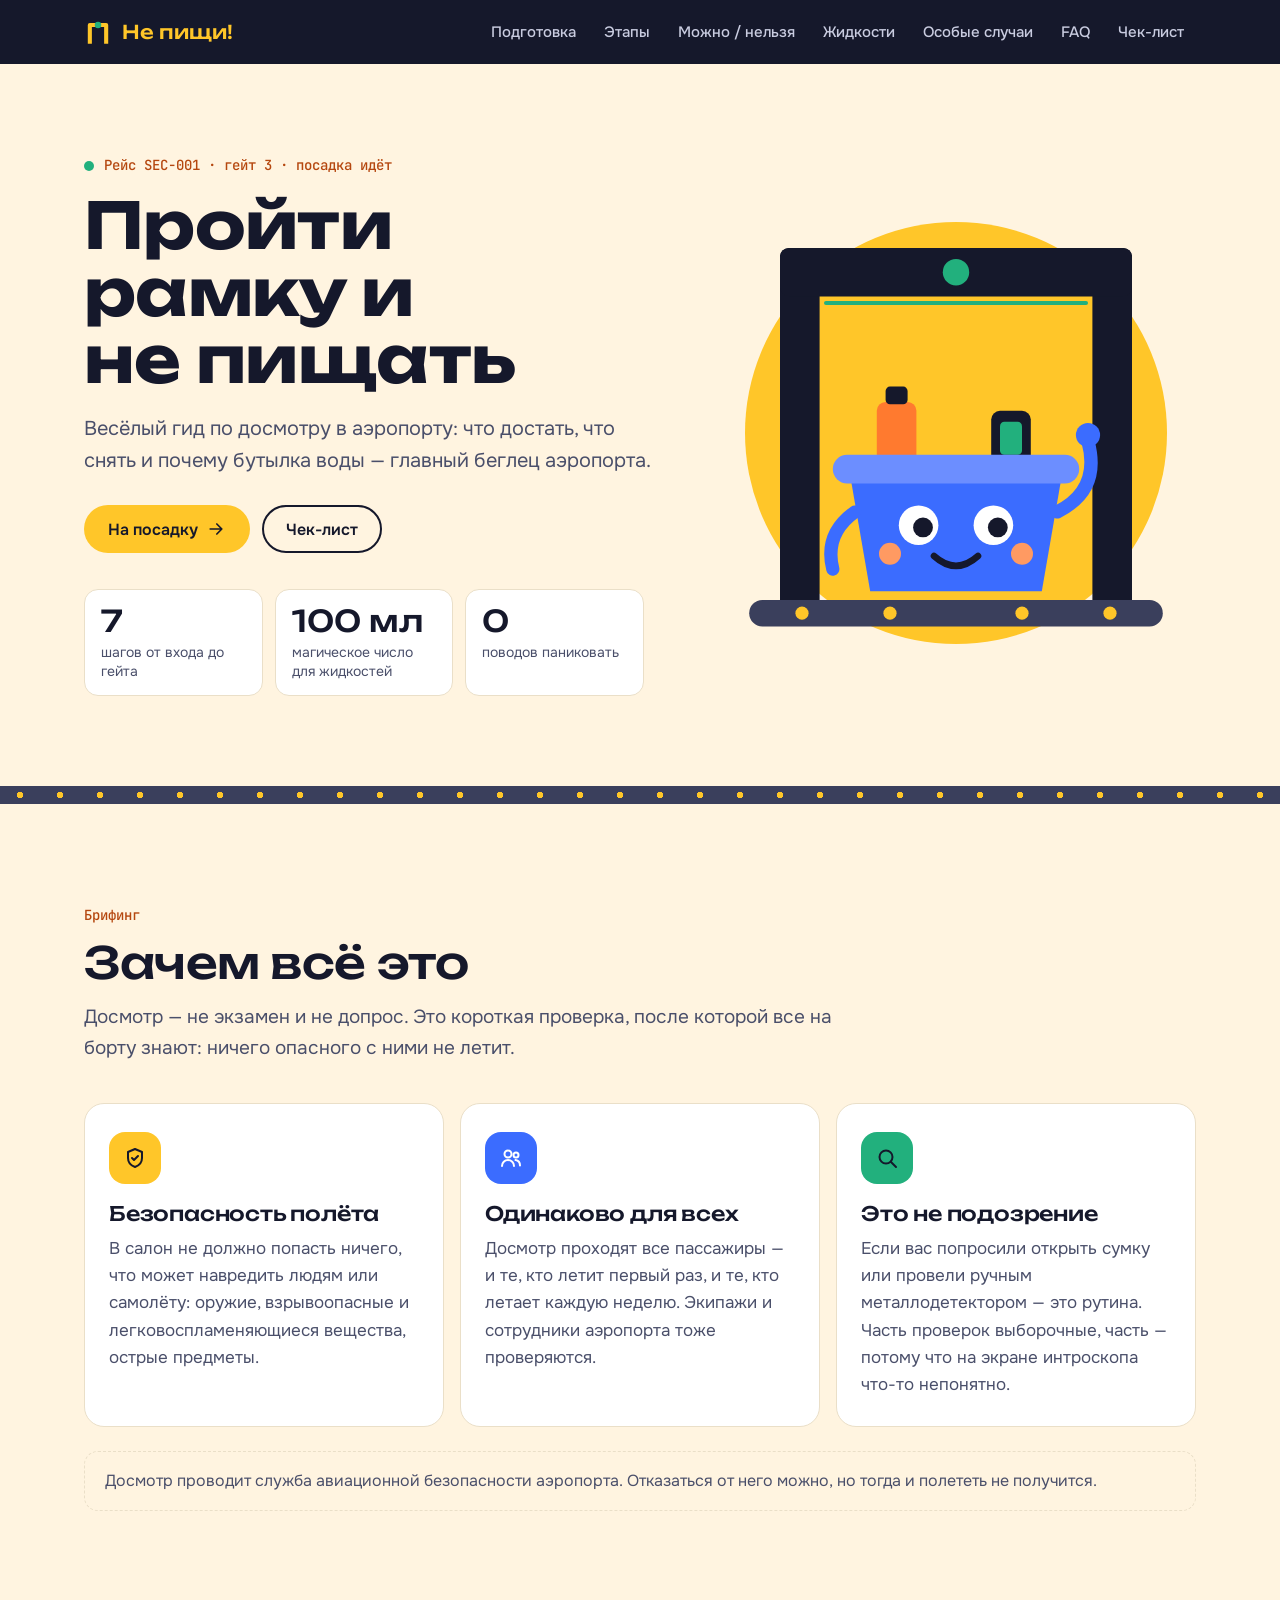
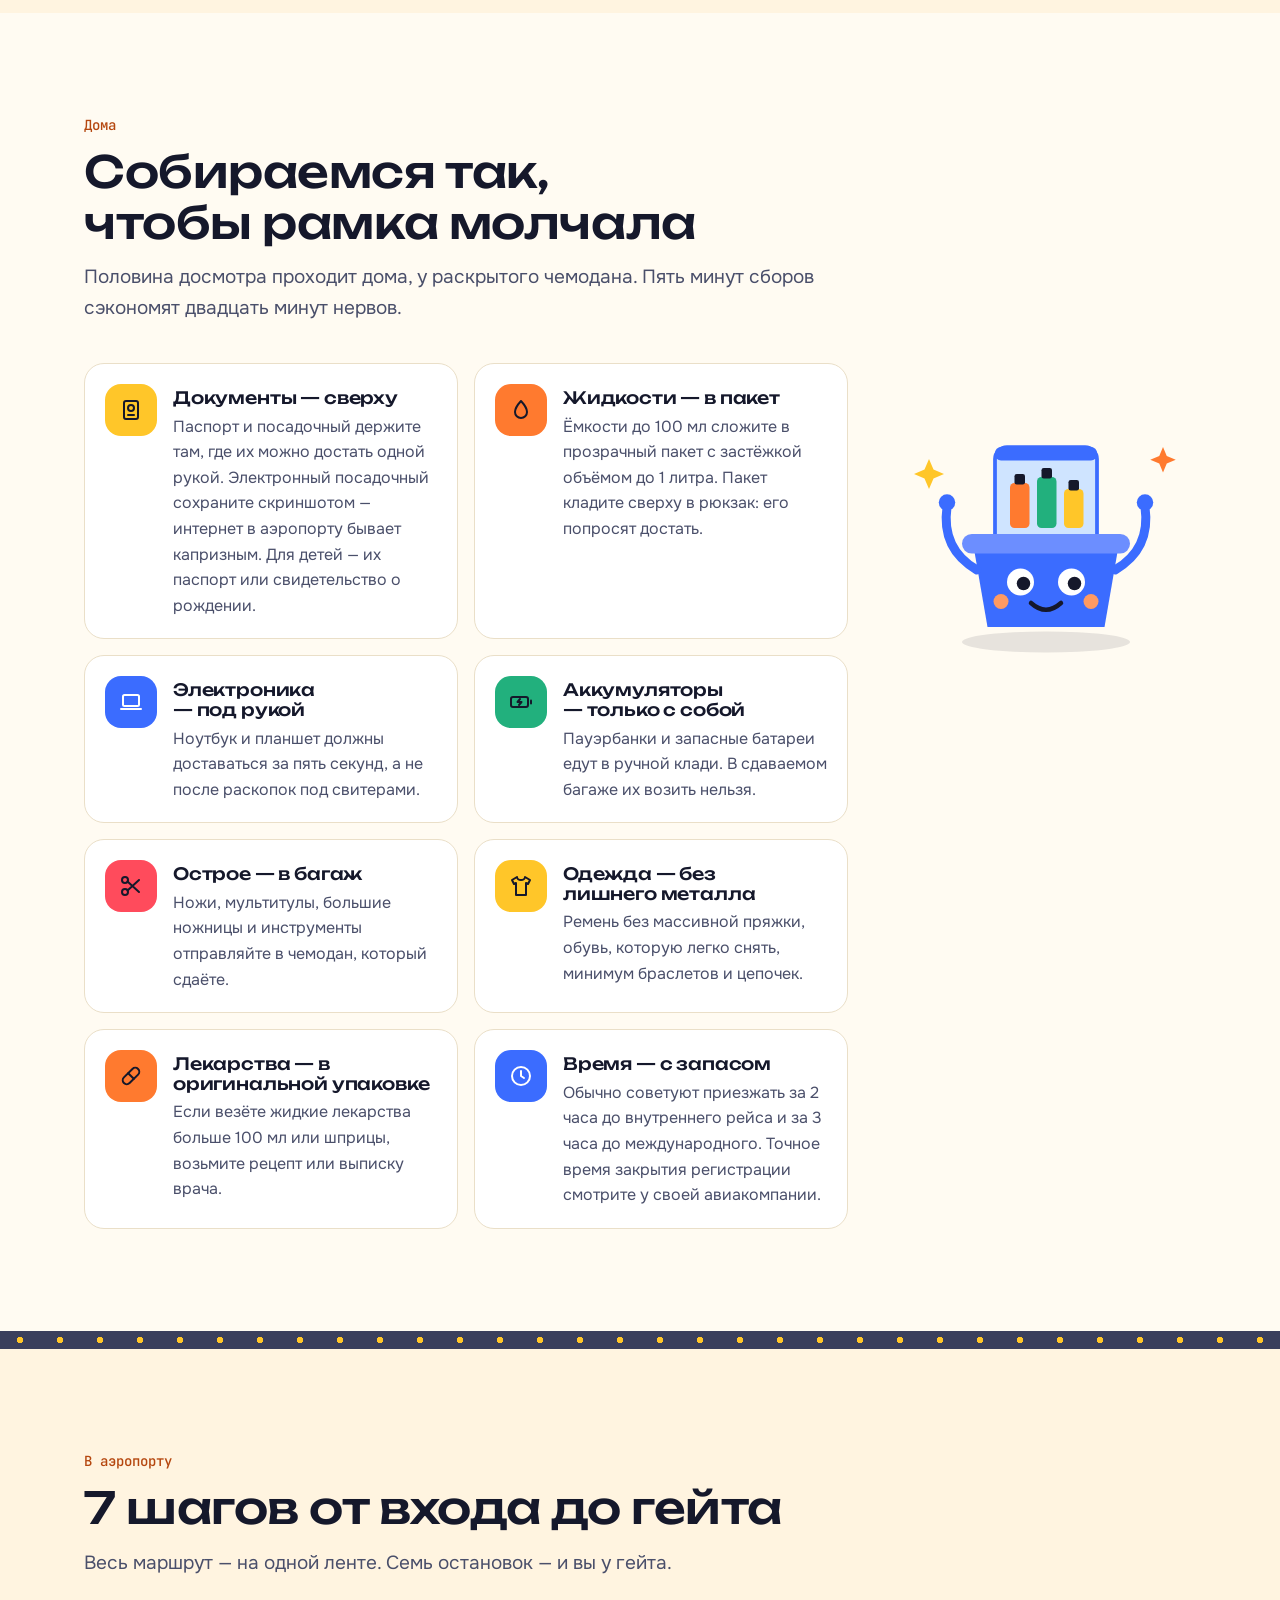
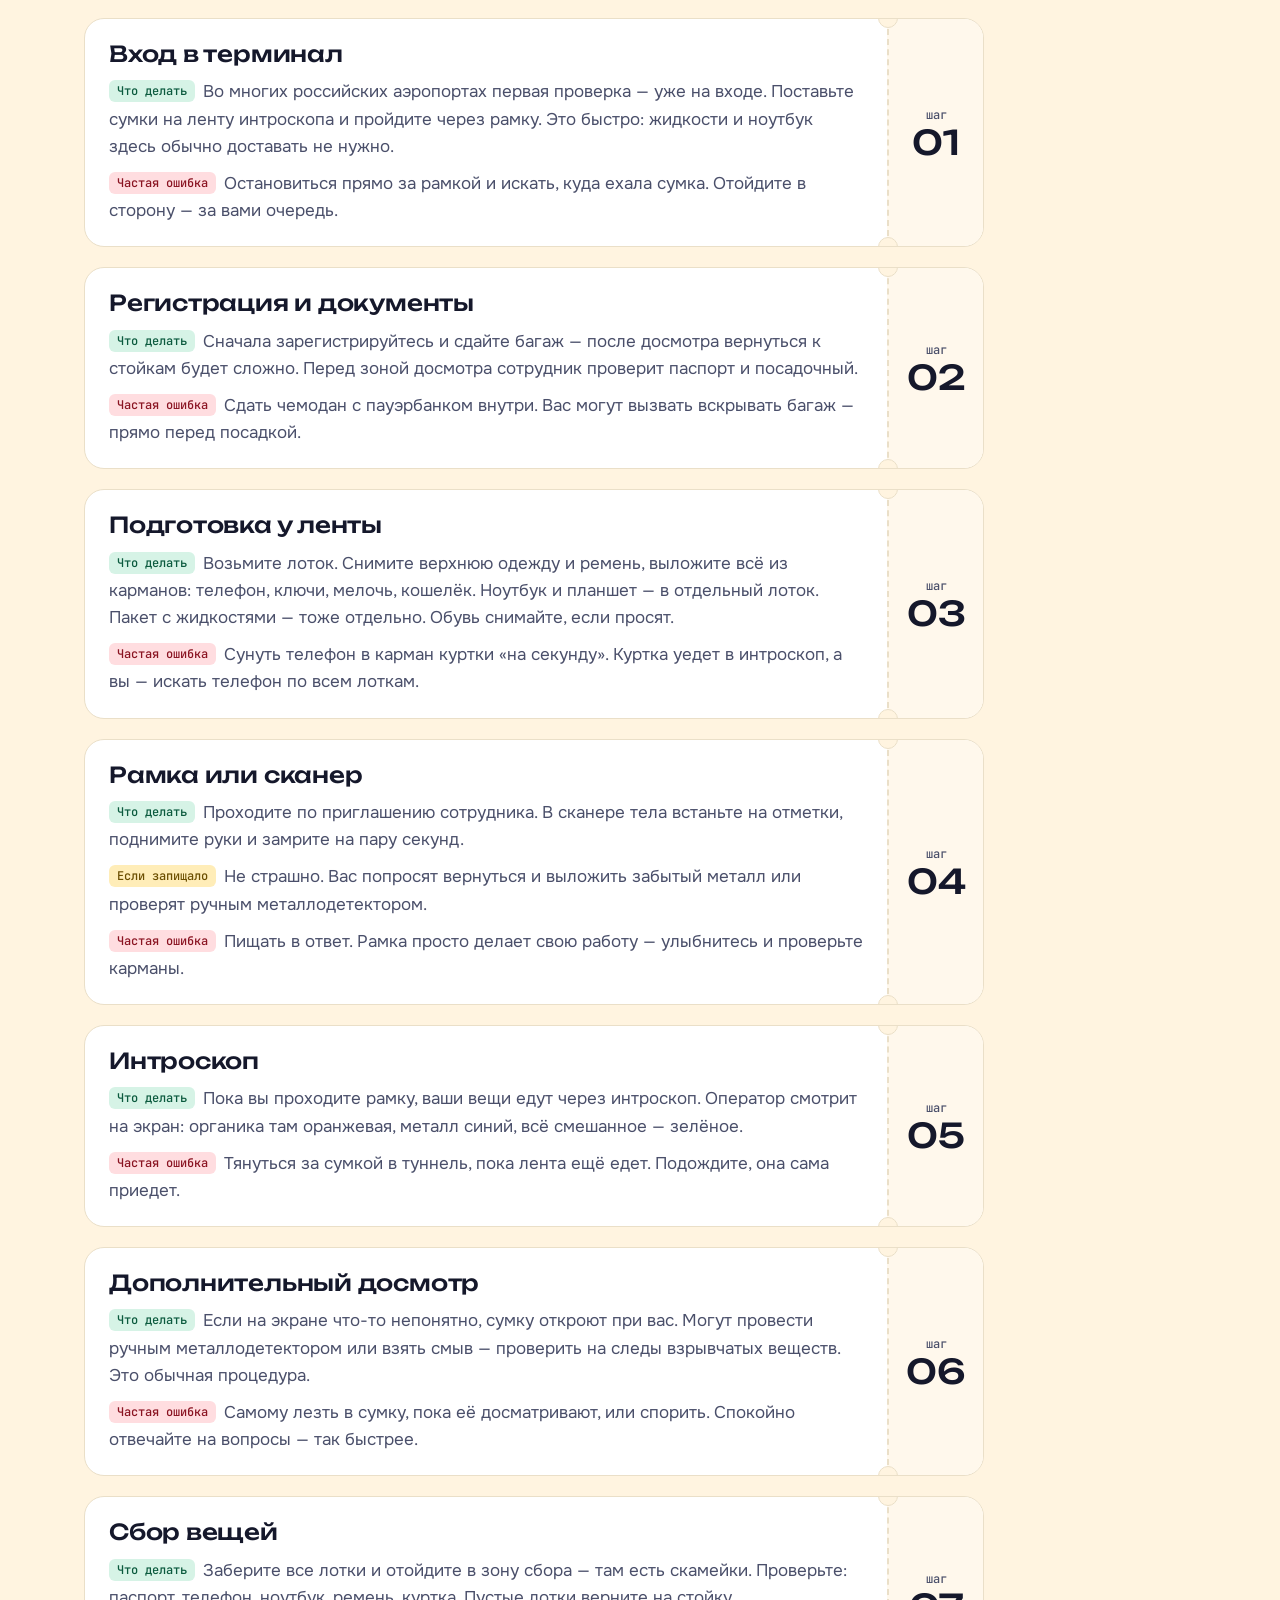
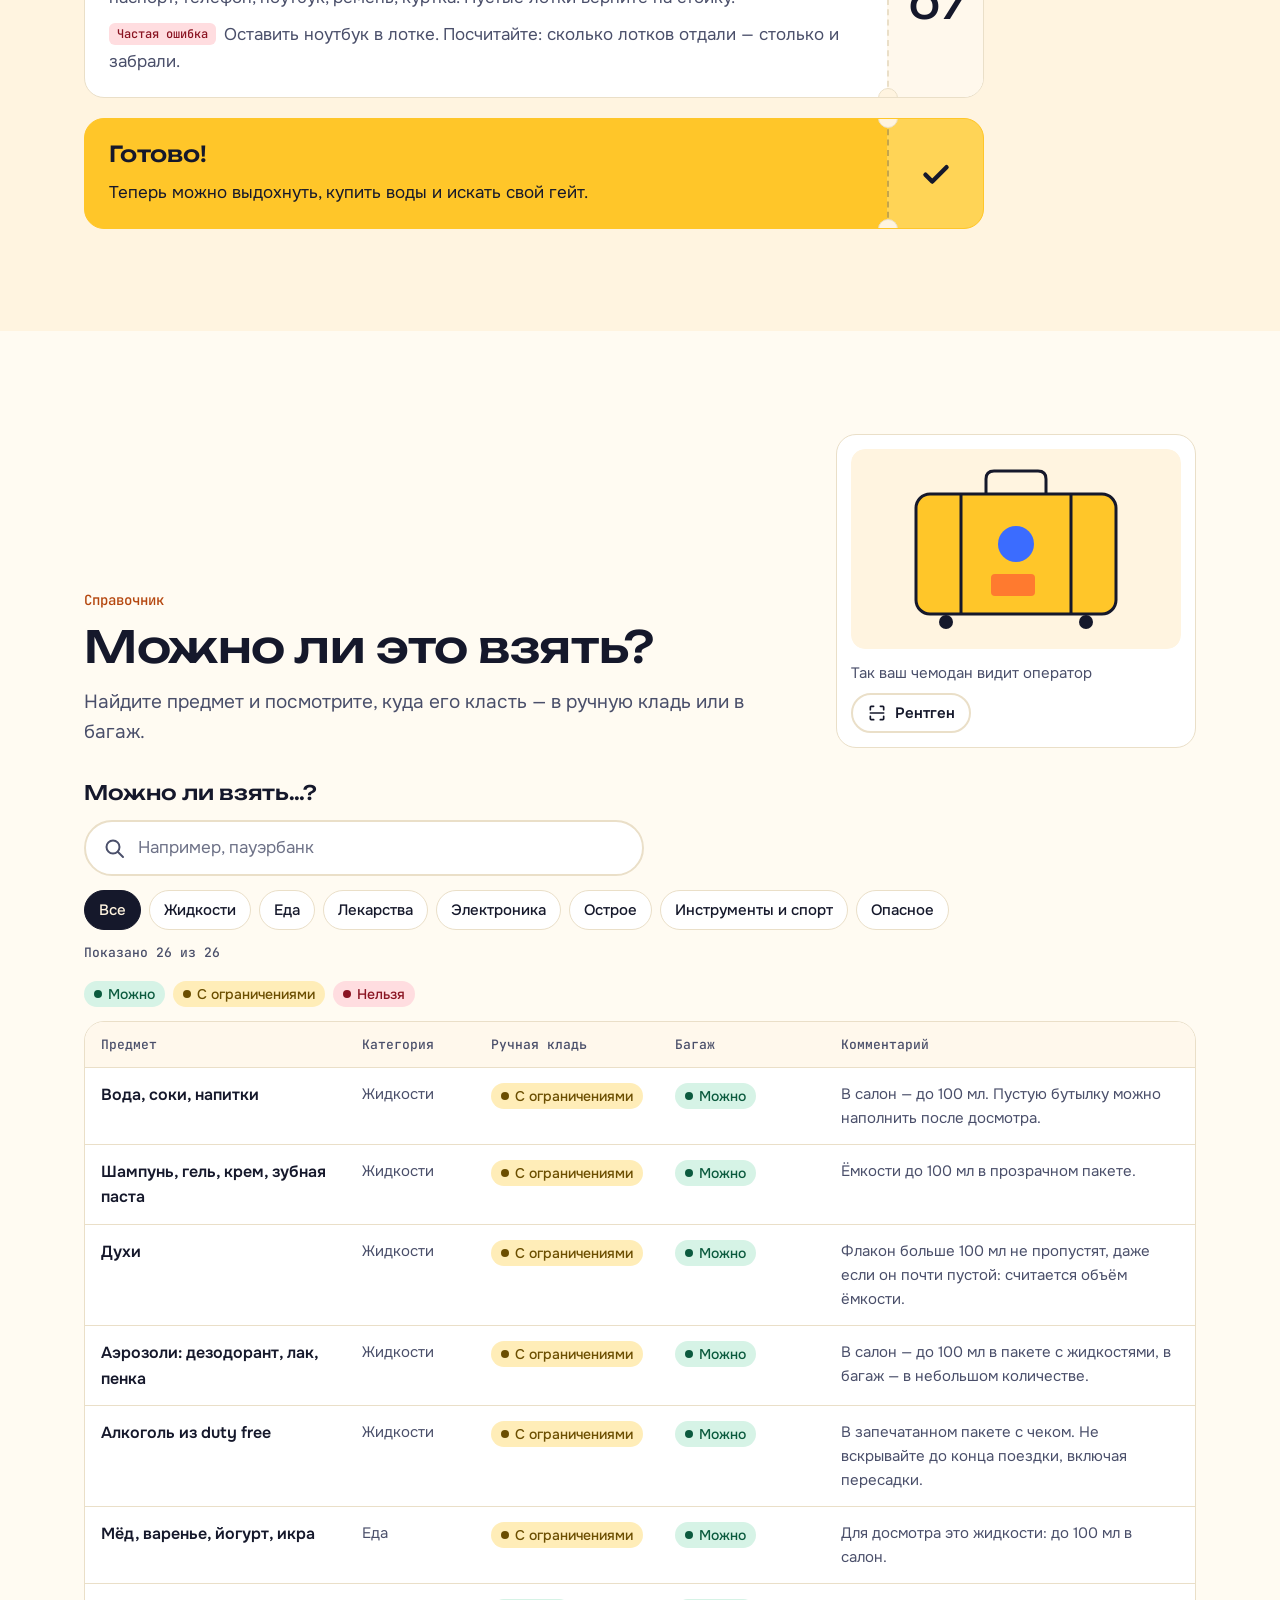
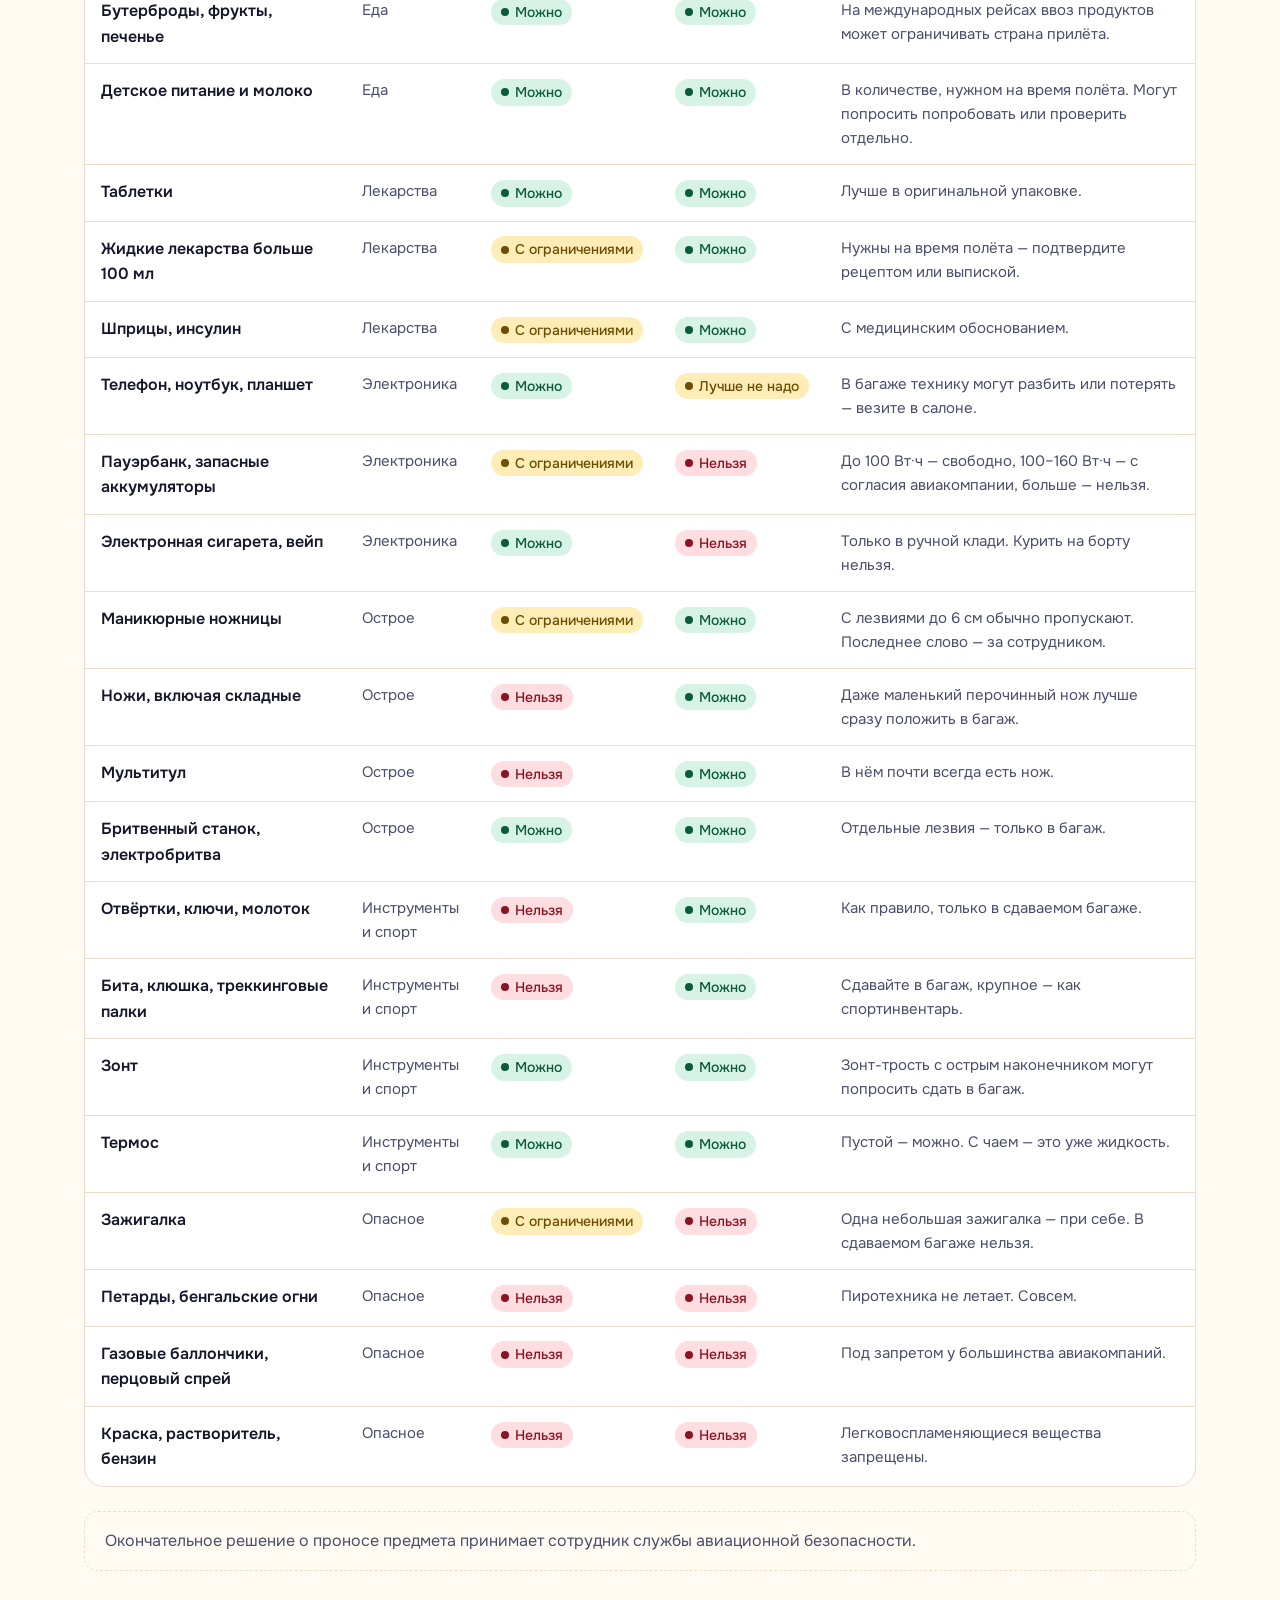
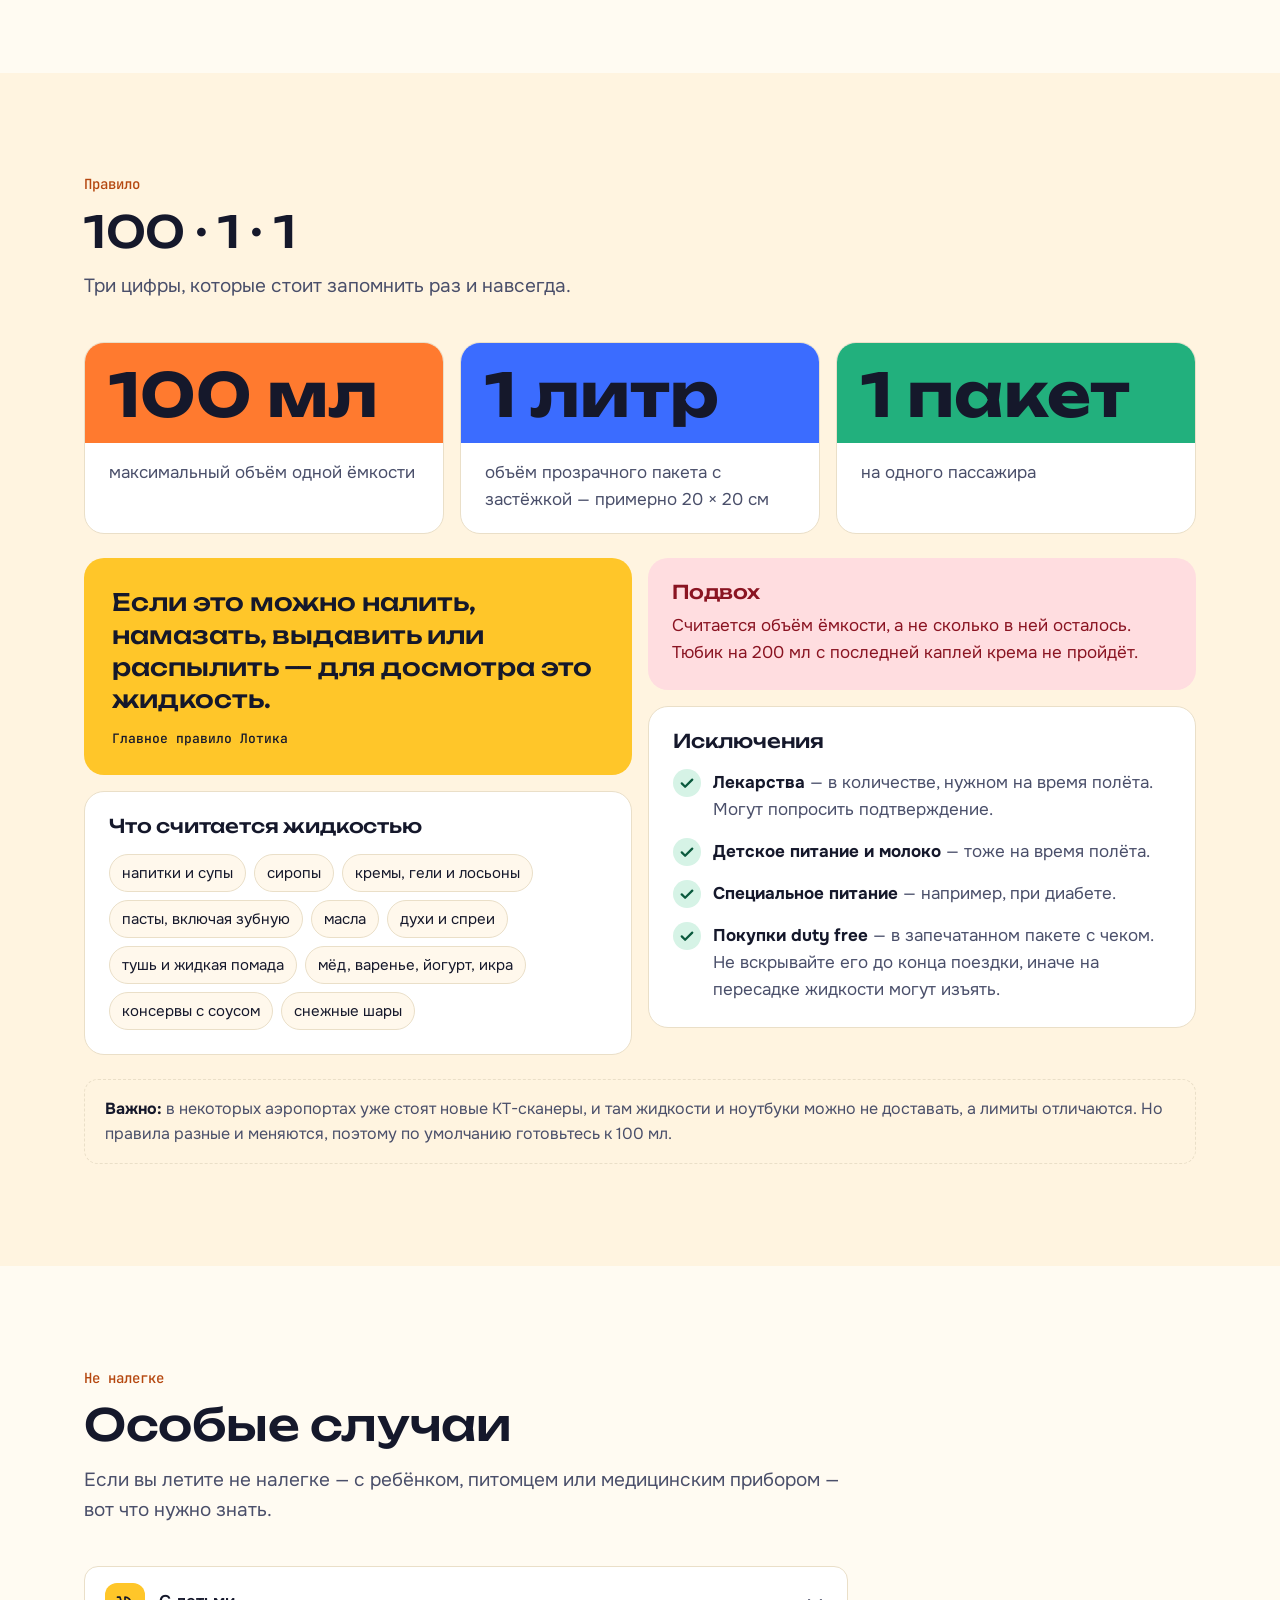
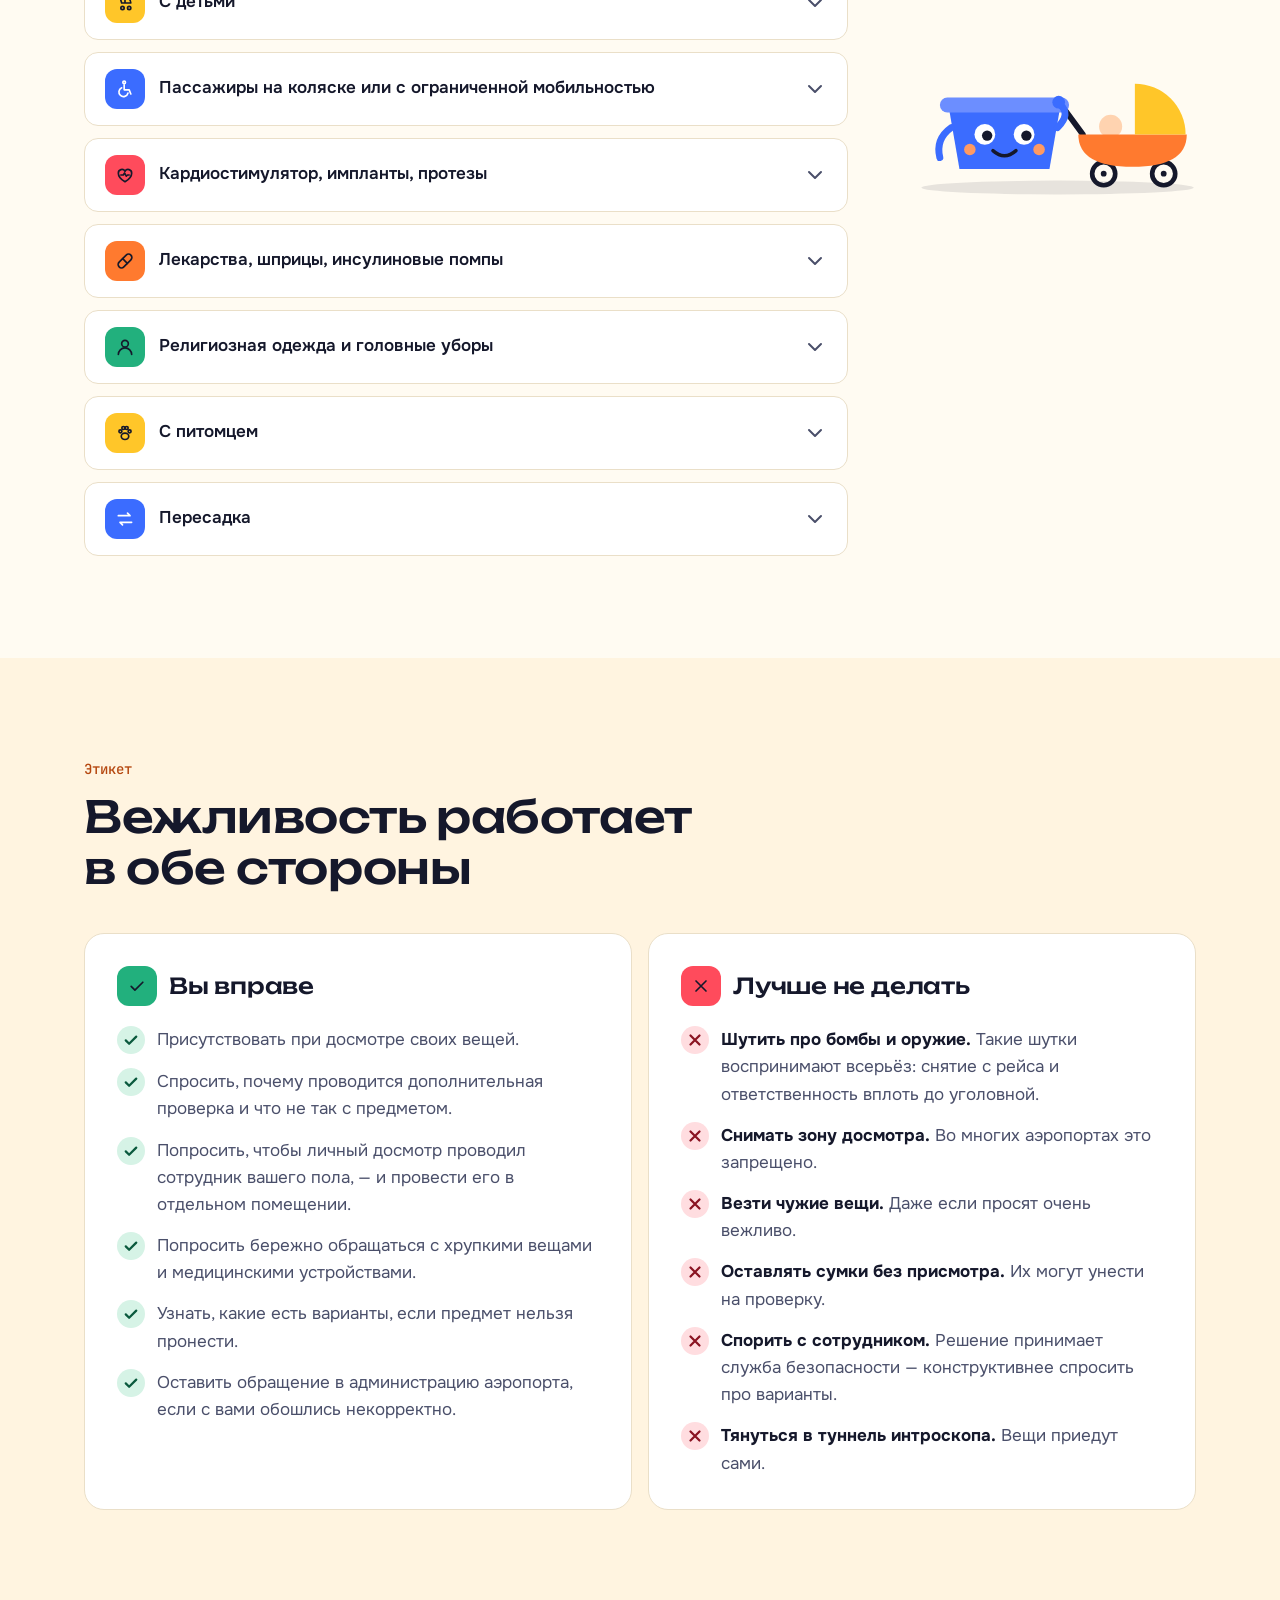
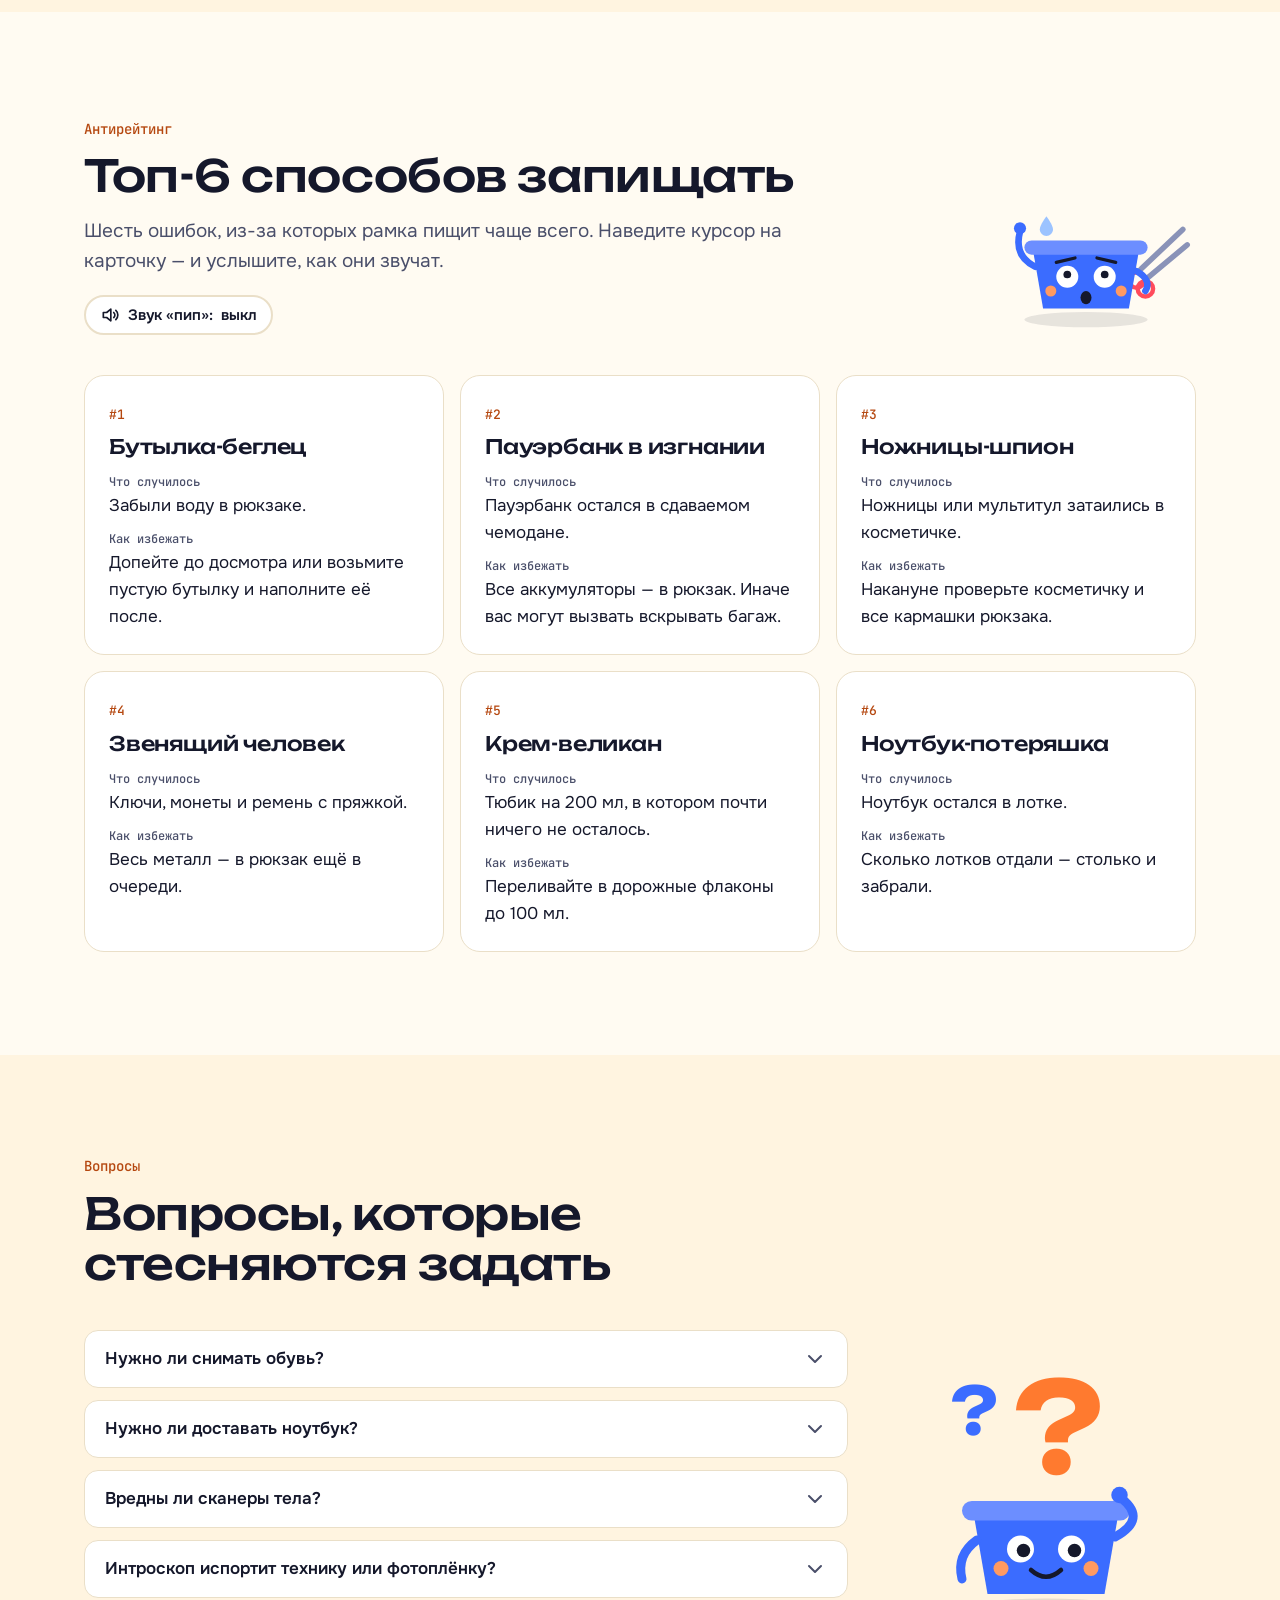
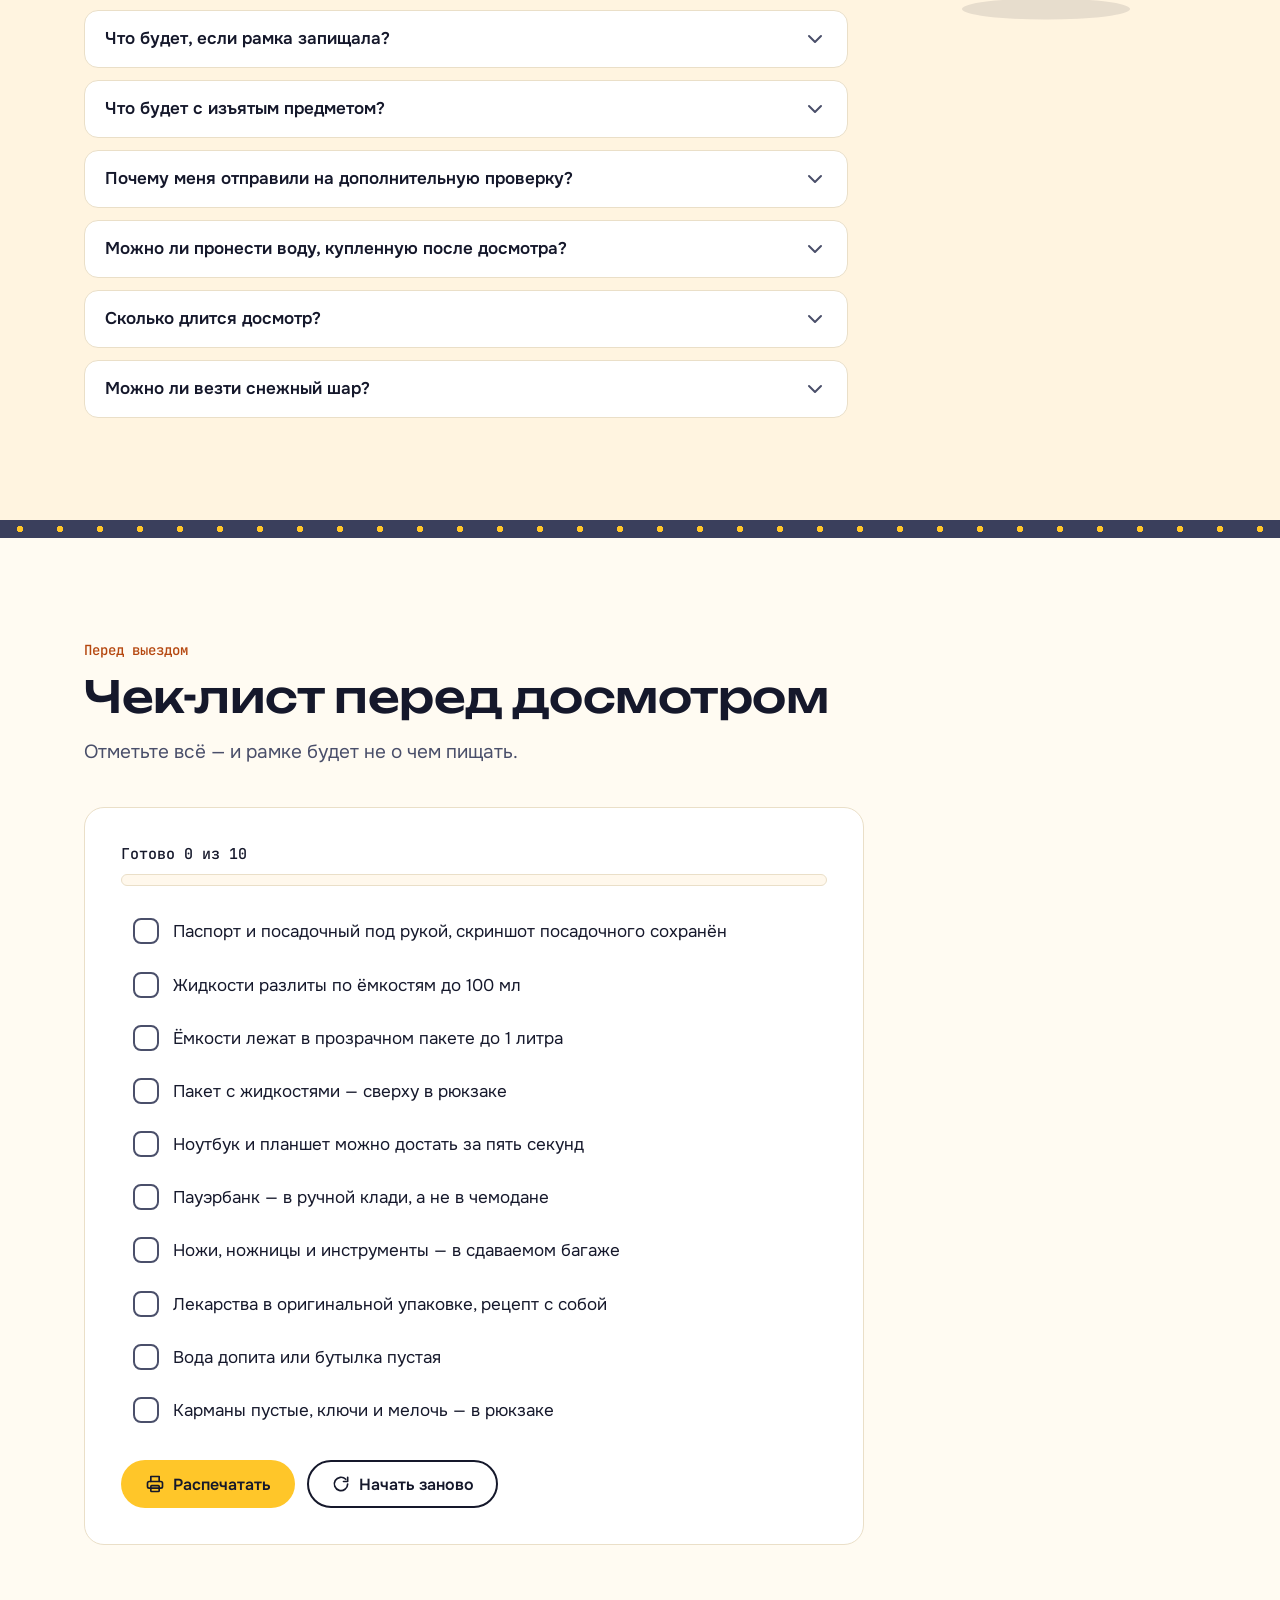
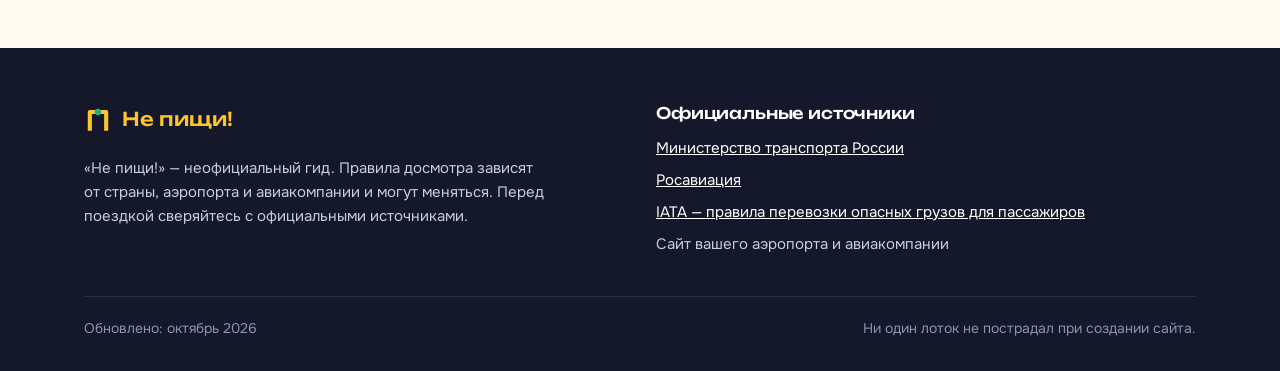
==== index.html @ b163728a "🎉 Make website" ====
<!doctype html>
<html lang="ru">
<head>
  <meta charset="utf-8">
  <meta name="viewport" content="width=device-width, initial-scale=1">
  <title>Не пищи! — весёлый гид по досмотру в аэропорту</title>
  <meta name="description" content="Как пройти досмотр в аэропорту быстро и без нервов: 7 шагов, что можно брать в ручную кладь, правило жидкостей, частые ошибки и чек-лист.">
  <meta name="theme-color" content="#15182B">
  <meta property="og:type" content="website">
  <meta property="og:locale" content="ru_RU">
  <meta property="og:title" content="Не пищи! — весёлый гид по досмотру в аэропорту">
  <meta property="og:description" content="7 шагов от входа до гейта, правило жидкостей «100 · 1 · 1», частые ошибки и чек-лист перед досмотром.">
  <link rel="icon" href="favicon.svg" type="image/svg+xml">
  <link rel="preconnect" href="https://fonts.googleapis.com">
  <link rel="preconnect" href="https://fonts.gstatic.com" crossorigin>
  <link rel="stylesheet" href="https://fonts.googleapis.com/css2?family=JetBrains+Mono:wght@500&family=Onest:wght@400;500;600&family=Unbounded:wght@500;700&display=swap">
  <link rel="stylesheet" href="css/styles.css">
  <script>document.documentElement.classList.add('js');</script>
  <script type="application/ld+json">
  {
    "@context": "https://schema.org",
    "@type": "FAQPage",
    "mainEntity": [
      {"@type": "Question", "name": "Нужно ли снимать обувь?", "acceptedAnswer": {"@type": "Answer", "text": "Зависит от аэропорта: где-то просят всегда, где-то — выборочно или если рамка запищала. Обувь без металла, которую легко снять, экономит время."}},
      {"@type": "Question", "name": "Нужно ли доставать ноутбук?", "acceptedAnswer": {"@type": "Answer", "text": "Обычно да — в отдельный лоток. В аэропортах с новыми КТ-сканерами можно не доставать. Следите за табличками и подсказками сотрудников."}},
      {"@type": "Question", "name": "Вредны ли сканеры тела?", "acceptedAnswer": {"@type": "Answer", "text": "Большинство сканеров работают на миллиметровых волнах — это не рентген, и излучение у них очень слабое. Если не хотите проходить сканер, спросите про альтернативу — обычно это ручной досмотр."}},
      {"@type": "Question", "name": "Интроскоп испортит технику или фотоплёнку?", "acceptedAnswer": {"@type": "Answer", "text": "Телефонам, ноутбукам и цифровым камерам он не вредит. Высокочувствительную плёнку (ISO 800 и выше) лучше попросить проверить вручную."}},
      {"@type": "Question", "name": "Что будет, если рамка запищала?", "acceptedAnswer": {"@type": "Answer", "text": "Ничего страшного. Вас попросят вернуться и выложить забытый металл или проверят ручным металлодетектором."}},
      {"@type": "Question", "name": "Что будет с изъятым предметом?", "acceptedAnswer": {"@type": "Answer", "text": "Обычно есть варианты: вернуться и сдать его в багаж, если позволяет время, отдать провожающим или оставить. В некоторых аэропортах есть платное хранение."}},
      {"@type": "Question", "name": "Почему меня отправили на дополнительную проверку?", "acceptedAnswer": {"@type": "Answer", "text": "Часть проверок выборочные, часть — потому что на экране интроскопа что-то непонятно. Это не значит, что вас в чём-то подозревают."}},
      {"@type": "Question", "name": "Можно ли пронести воду, купленную после досмотра?", "acceptedAnswer": {"@type": "Answer", "text": "Да, в зоне вылета можно покупать любые напитки. Но если у вас пересадка с повторным досмотром, бутылку могут не пропустить."}},
      {"@type": "Question", "name": "Сколько длится досмотр?", "acceptedAnswer": {"@type": "Answer", "text": "Сам досмотр — несколько минут. Основное время уходит на очередь, поэтому в часы пик закладывайте запас."}},
      {"@type": "Question", "name": "Можно ли везти снежный шар?", "acceptedAnswer": {"@type": "Answer", "text": "Это жидкость в стеклянной упаковке. Маленький шар, в котором явно меньше 100 мл, может пройти в пакете с жидкостями. Большой — только в багаж."}}
    ]
  }
  </script>
</head>
<body>
  <svg class="sprite" aria-hidden="true" focusable="false">
    <defs>
      <symbol id="lotik-tray" viewBox="0 0 200 200">
        <path d="M52 124 L148 124 L139 176 L61 176 Z" fill="#3B6CFF"/>
        <rect x="44" y="114" width="112" height="13" rx="6.5" fill="#6C8EFF"/>
      </symbol>
      <symbol id="face-happy" viewBox="0 0 200 200">
        <circle cx="83" cy="146" r="9" fill="#FFFFFF"/>
        <circle cx="117" cy="146" r="9" fill="#FFFFFF"/>
        <circle cx="85" cy="147" r="4.5" fill="#15182B"/>
        <circle cx="119" cy="147" r="4.5" fill="#15182B"/>
        <circle cx="70" cy="159" r="5" fill="#FF9A62"/>
        <circle cx="130" cy="159" r="5" fill="#FF9A62"/>
        <path d="M90 160 Q100 169 110 160" fill="none" stroke="#15182B" stroke-width="3" stroke-linecap="round"/>
      </symbol>
      <symbol id="face-worried" viewBox="0 0 200 200">
        <circle cx="83" cy="147" r="10" fill="#FFFFFF"/>
        <circle cx="117" cy="147" r="10" fill="#FFFFFF"/>
        <circle cx="83" cy="145" r="3.5" fill="#15182B"/>
        <circle cx="117" cy="145" r="3.5" fill="#15182B"/>
        <path d="M73 134 L90 130 M110 130 L127 134" fill="none" stroke="#15182B" stroke-width="3" stroke-linecap="round"/>
        <ellipse cx="100" cy="166" rx="5" ry="6" fill="#15182B"/>
        <circle cx="68" cy="160" r="5" fill="#FF9A62"/>
        <circle cx="132" cy="160" r="5" fill="#FF9A62"/>
      </symbol>

      <symbol id="i-shield" viewBox="0 0 24 24"><path d="M12 3l7 3v6c0 4.5-3 7.5-7 9-4-1.5-7-4.5-7-9V6l7-3z"/><path d="M9 12l2 2 4-4"/></symbol>
      <symbol id="i-users" viewBox="0 0 24 24"><circle cx="9" cy="8" r="3.5"/><path d="M3 20c0-3.3 2.7-6 6-6s6 2.7 6 6"/><circle cx="17" cy="9" r="2.5"/><path d="M16.5 14.1c2.6.4 4.5 2.7 4.5 5.4"/></symbol>
      <symbol id="i-search" viewBox="0 0 24 24"><circle cx="11" cy="11" r="6.5"/><path d="M16 16l5 5"/></symbol>
      <symbol id="i-doc" viewBox="0 0 24 24"><rect x="5" y="3" width="14" height="18" rx="2"/><circle cx="12" cy="10" r="3"/><path d="M9 17h6"/></symbol>
      <symbol id="i-drop" viewBox="0 0 24 24"><path d="M12 3s6 6.5 6 11a6 6 0 0 1-12 0c0-4.5 6-11 6-11z"/></symbol>
      <symbol id="i-laptop" viewBox="0 0 24 24"><rect x="4" y="5" width="16" height="11" rx="1.5"/><path d="M2 19h20"/></symbol>
      <symbol id="i-battery" viewBox="0 0 24 24"><rect x="2" y="7" width="17" height="10" rx="2"/><path d="M22 10.5v3"/><path d="M11 9l-2.5 3h4L10 15"/></symbol>
      <symbol id="i-scissors" viewBox="0 0 24 24"><circle cx="6" cy="6" r="3"/><circle cx="6" cy="18" r="3"/><path d="M8.5 7.5L20 18M8.5 16.5L20 6"/></symbol>
      <symbol id="i-shirt" viewBox="0 0 24 24"><path d="M8 3L3 6l2 4 2-1v12h10V9l2 1 2-4-5-3c0 1.7-1.8 3-4 3S8 4.7 8 3z"/></symbol>
      <symbol id="i-pill" viewBox="0 0 24 24"><rect x="2" y="8" width="20" height="8" rx="4" transform="rotate(-45 12 12)"/><path d="M9.2 9.2l5.6 5.6"/></symbol>
      <symbol id="i-clock" viewBox="0 0 24 24"><circle cx="12" cy="12" r="9"/><path d="M12 7v5l3 2"/></symbol>
      <symbol id="i-check" viewBox="0 0 24 24"><path d="M5 12.5l4.5 4.5L19 7.5"/></symbol>
      <symbol id="i-x" viewBox="0 0 24 24"><path d="M6 6l12 12M18 6L6 18"/></symbol>
      <symbol id="i-arrow-right" viewBox="0 0 24 24"><path d="M5 12h14M13 6l6 6-6 6"/></symbol>
      <symbol id="i-arrow-up" viewBox="0 0 24 24"><path d="M12 19V5M5 12l7-7 7 7"/></symbol>
      <symbol id="i-printer" viewBox="0 0 24 24"><path d="M7 9V3h10v6"/><rect x="3" y="9" width="18" height="8" rx="2"/><rect x="7" y="14" width="10" height="7" rx="1"/></symbol>
      <symbol id="i-refresh" viewBox="0 0 24 24"><path d="M20 12a8 8 0 1 1-2.3-5.7"/><path d="M20 4v5h-5"/></symbol>
      <symbol id="i-menu" viewBox="0 0 24 24"><path d="M4 7h16M4 12h16M4 17h16"/></symbol>
      <symbol id="i-chevron" viewBox="0 0 24 24"><path d="M6 9l6 6 6-6"/></symbol>
      <symbol id="i-stroller" viewBox="0 0 24 24"><path d="M3 5h3l2 7h11a7 7 0 0 0-7-7v7"/><circle cx="9" cy="18" r="2"/><circle cx="17" cy="18" r="2"/></symbol>
      <symbol id="i-wheelchair" viewBox="0 0 24 24"><circle cx="11" cy="4" r="1.6"/><path d="M11 7v6h6l2 5"/><path d="M8 10.5a5.5 5.5 0 1 0 7.5 6.5"/></symbol>
      <symbol id="i-heart" viewBox="0 0 24 24"><path d="M12 20s-8-4.6-8-10.2A4.3 4.3 0 0 1 12 7.5a4.3 4.3 0 0 1 8 2.3C20 15.4 12 20 12 20z"/><path d="M7 12h3l1.5-2.5 2 4 1.5-1.5h2"/></symbol>
      <symbol id="i-user" viewBox="0 0 24 24"><circle cx="12" cy="8" r="4"/><path d="M4 21c0-4.4 3.6-8 8-8s8 3.6 8 8"/></symbol>
      <symbol id="i-paw" viewBox="0 0 24 24"><ellipse cx="12" cy="16" rx="4.5" ry="3.8"/><circle cx="6.5" cy="10" r="1.8"/><circle cx="10" cy="6" r="1.8"/><circle cx="14" cy="6" r="1.8"/><circle cx="17.5" cy="10" r="1.8"/></symbol>
      <symbol id="i-transfer" viewBox="0 0 24 24"><path d="M4 8h14l-3-3M20 16H6l3 3"/></symbol>
      <symbol id="i-scan" viewBox="0 0 24 24"><path d="M4 8V5a1 1 0 0 1 1-1h3M16 4h3a1 1 0 0 1 1 1v3M20 16v3a1 1 0 0 1-1 1h-3M8 20H5a1 1 0 0 1-1-1v-3M4 12h16"/></symbol>
      <symbol id="i-volume" viewBox="0 0 24 24"><path d="M4 9v6h4l5 4V5L8 9H4z"/><path d="M16.5 9a4 4 0 0 1 0 6M19 6.5a7.5 7.5 0 0 1 0 11"/></symbol>
    </defs>
  </svg>

  <a class="skip-link" href="#main">Перейти к содержанию</a>
  <div class="progress" aria-hidden="true"></div>

  <header class="site-header">
    <div class="container site-header__inner">
      <a class="logo" href="#top" aria-label="Не пищи! — в начало страницы">
        <svg viewBox="0 0 24 24" aria-hidden="true" focusable="false">
          <path d="M5 22V6H19V22" fill="none" stroke="#FFC629" stroke-width="3.5" stroke-linejoin="round"/>
          <circle class="lamp" cx="12" cy="6" r="2.8"/>
        </svg>
        <span>Не пищи!</span>
      </a>
      <button class="nav-toggle" type="button" aria-expanded="false" aria-controls="site-nav" aria-label="Открыть меню">
        <svg class="icon icon--open" aria-hidden="true"><use href="#i-menu"/></svg>
        <svg class="icon icon--close" aria-hidden="true"><use href="#i-x"/></svg>
      </button>
      <nav class="nav" id="site-nav" aria-label="Разделы сайта">
        <ul class="nav__list">
          <li><a class="nav__link" href="#prepare">Подготовка</a></li>
          <li><a class="nav__link" href="#steps">Этапы</a></li>
          <li><a class="nav__link" href="#items">Можно / нельзя</a></li>
          <li><a class="nav__link" href="#liquids">Жидкости</a></li>
          <li><a class="nav__link" href="#special">Особые случаи</a></li>
          <li><a class="nav__link" href="#faq">FAQ</a></li>
          <li><a class="nav__link" href="#checklist">Чек-лист</a></li>
        </ul>
      </nav>
    </div>
  </header>

  <main id="main">

    <!-- 1. Первый экран -->
    <section class="hero" id="top">
      <div class="container hero__grid">
        <div class="hero__text">
          <p class="eyebrow"><span class="eyebrow__dot" aria-hidden="true"></span>Рейс SEC-001 · гейт 3 · посадка идёт</p>
          <h1>Пройти рамку и не пищать</h1>
          <p class="hero__lead">Весёлый гид по досмотру в аэропорту: что достать, что снять и почему бутылка воды — главный беглец аэропорта.</p>
          <div class="btn-row">
            <a class="btn btn--primary" href="#steps">На посадку <svg class="icon" aria-hidden="true"><use href="#i-arrow-right"/></svg></a>
            <a class="btn btn--ghost" href="#checklist">Чек-лист</a>
          </div>
          <ul class="facts">
            <li class="fact"><span class="fact__num">7</span><span class="fact__label">шагов от входа до гейта</span></li>
            <li class="fact"><span class="fact__num">100&nbsp;мл</span><span class="fact__label">магическое число для жидкостей</span></li>
            <li class="fact"><span class="fact__num">0</span><span class="fact__label">поводов паниковать</span></li>
          </ul>
        </div>
        <div class="hero__art">
          <svg class="lotik" viewBox="0 0 200 200" aria-hidden="true" focusable="false">
            <rect x="20" y="20" width="18" height="165" rx="4" fill="#15182B"/>
            <rect x="162" y="20" width="18" height="165" rx="4" fill="#15182B"/>
            <rect x="20" y="20" width="160" height="22" rx="4" fill="#15182B"/>
            <circle class="lamp" cx="100" cy="31" r="6"/>
            <rect x="6" y="180" width="188" height="12" rx="6" fill="#3A3F5C"/>
            <g fill="#FFC629"><circle cx="30" cy="186" r="3"/><circle cx="70" cy="186" r="3"/><circle cx="130" cy="186" r="3"/><circle cx="170" cy="186" r="3"/></g>
            <rect x="64" y="90" width="18" height="28" rx="4" fill="#FF7A2F"/>
            <rect x="68" y="83" width="10" height="8" rx="2" fill="#15182B"/>
            <rect x="116" y="94" width="18" height="26" rx="4" fill="#15182B"/>
            <rect x="120" y="99" width="10" height="15" rx="2" fill="#22B07D"/>
            <use href="#lotik-tray" width="200" height="200"/>
            <use href="#face-happy" width="200" height="200"/>
            <path class="arm" d="M54 140 Q40 150 44 166"/>
            <g class="wave">
              <path class="arm" d="M146 140 Q166 130 160 108"/>
              <circle cx="160" cy="105" r="5.5" fill="#3B6CFF"/>
            </g>
          </svg>
          <div class="scan" aria-hidden="true"></div>
        </div>
      </div>
    </section>

    <div class="belt" aria-hidden="true"></div>

    <!-- 2. Зачем нужен досмотр -->
    <section class="section" id="why" aria-labelledby="why-title">
      <div class="container">
        <div class="section__head">
          <span class="kicker">Брифинг</span>
          <h2 id="why-title">Зачем всё это</h2>
          <p class="section__lead">Досмотр — не экзамен и не допрос. Это короткая проверка, после которой все на борту знают: ничего опасного с ними не летит.</p>
        </div>
        <div class="cards">
          <article class="card">
            <span class="icon-badge"><svg class="icon" aria-hidden="true"><use href="#i-shield"/></svg></span>
            <h3>Безопасность полёта</h3>
            <p>В салон не должно попасть ничего, что может навредить людям или самолёту: оружие, взрывоопасные и легковоспламеняющиеся вещества, острые предметы.</p>
          </article>
          <article class="card">
            <span class="icon-badge icon-badge--blue"><svg class="icon" aria-hidden="true"><use href="#i-users"/></svg></span>
            <h3>Одинаково для всех</h3>
            <p>Досмотр проходят все пассажиры — и те, кто летит первый раз, и те, кто летает каждую неделю. Экипажи и сотрудники аэропорта тоже проверяются.</p>
          </article>
          <article class="card">
            <span class="icon-badge icon-badge--green"><svg class="icon" aria-hidden="true"><use href="#i-search"/></svg></span>
            <h3>Это не подозрение</h3>
            <p>Если вас попросили открыть сумку или провели ручным металлодетектором — это рутина. Часть проверок выборочные, часть — потому что на экране интроскопа что-то непонятно.</p>
          </article>
        </div>
        <p class="note">Досмотр проводит служба авиационной безопасности аэропорта. Отказаться от него можно, но тогда и полететь не получится.</p>
      </div>
    </section>

    <!-- 3. Подготовка -->
    <section class="section section--alt" id="prepare" aria-labelledby="prepare-title">
      <div class="container">
        <div class="section__head">
          <span class="kicker">Дома</span>
          <h2 id="prepare-title">Собираемся так, чтобы рамка молчала</h2>
          <p class="section__lead">Половина досмотра проходит дома, у раскрытого чемодана. Пять минут сборов сэкономят двадцать минут нервов.</p>
        </div>
        <div class="split">
          <ul class="tips">
            <li class="tip">
              <span class="icon-badge"><svg class="icon" aria-hidden="true"><use href="#i-doc"/></svg></span>
              <div><h3>Документы — сверху</h3><p>Паспорт и посадочный держите там, где их можно достать одной рукой. Электронный посадочный сохраните скриншотом — интернет в аэропорту бывает капризным. Для детей — их паспорт или свидетельство о рождении.</p></div>
            </li>
            <li class="tip">
              <span class="icon-badge icon-badge--orange"><svg class="icon" aria-hidden="true"><use href="#i-drop"/></svg></span>
              <div><h3>Жидкости — в пакет</h3><p>Ёмкости до 100 мл сложите в прозрачный пакет с застёжкой объёмом до 1 литра. Пакет кладите сверху в рюкзак: его попросят достать.</p></div>
            </li>
            <li class="tip">
              <span class="icon-badge icon-badge--blue"><svg class="icon" aria-hidden="true"><use href="#i-laptop"/></svg></span>
              <div><h3>Электроника — под рукой</h3><p>Ноутбук и планшет должны доставаться за пять секунд, а не после раскопок под свитерами.</p></div>
            </li>
            <li class="tip">
              <span class="icon-badge icon-badge--green"><svg class="icon" aria-hidden="true"><use href="#i-battery"/></svg></span>
              <div><h3>Аккумуляторы — только с собой</h3><p>Пауэрбанки и запасные батареи едут в ручной клади. В сдаваемом багаже их возить нельзя.</p></div>
            </li>
            <li class="tip">
              <span class="icon-badge icon-badge--red"><svg class="icon" aria-hidden="true"><use href="#i-scissors"/></svg></span>
              <div><h3>Острое — в багаж</h3><p>Ножи, мультитулы, большие ножницы и инструменты отправляйте в чемодан, который сдаёте.</p></div>
            </li>
            <li class="tip">
              <span class="icon-badge"><svg class="icon" aria-hidden="true"><use href="#i-shirt"/></svg></span>
              <div><h3>Одежда — без лишнего металла</h3><p>Ремень без массивной пряжки, обувь, которую легко снять, минимум браслетов и цепочек.</p></div>
            </li>
            <li class="tip">
              <span class="icon-badge icon-badge--orange"><svg class="icon" aria-hidden="true"><use href="#i-pill"/></svg></span>
              <div><h3>Лекарства — в оригинальной упаковке</h3><p>Если везёте жидкие лекарства больше 100 мл или шприцы, возьмите рецепт или выписку врача.</p></div>
            </li>
            <li class="tip">
              <span class="icon-badge icon-badge--blue"><svg class="icon" aria-hidden="true"><use href="#i-clock"/></svg></span>
              <div><h3>Время — с запасом</h3><p>Обычно советуют приезжать за 2 часа до внутреннего рейса и за 3 часа до международного. Точное время закрытия регистрации смотрите у своей авиакомпании.</p></div>
            </li>
          </ul>
          <div class="split__art">
            <svg class="lotik" viewBox="0 0 200 200" aria-hidden="true" focusable="false">
              <ellipse class="ground" cx="100" cy="186" rx="56" ry="7"/>
              <rect x="66" y="56" width="68" height="66" rx="8" fill="#CFE4FF" stroke="#3B6CFF" stroke-width="2.5"/>
              <rect x="66" y="56" width="68" height="9" rx="4" fill="#3B6CFF"/>
              <rect x="76" y="80" width="13" height="30" rx="3" fill="#FF7A2F"/><rect x="79" y="74" width="7" height="7" rx="1.5" fill="#15182B"/>
              <rect x="94" y="76" width="13" height="34" rx="3" fill="#22B07D"/><rect x="97" y="70" width="7" height="7" rx="1.5" fill="#15182B"/>
              <rect x="112" y="84" width="13" height="26" rx="3" fill="#FFC629"/><rect x="115" y="78" width="7" height="7" rx="1.5" fill="#15182B"/>
              <use href="#lotik-tray" width="200" height="200"/>
              <use href="#face-happy" width="200" height="200"/>
              <path class="arm" d="M54 138 Q30 124 34 96"/><circle cx="34" cy="93" r="5.5" fill="#3B6CFF"/>
              <path class="arm" d="M146 138 Q170 124 166 96"/><circle cx="166" cy="93" r="5.5" fill="#3B6CFF"/>
              <path class="sparkle" d="M22 64l3 7 7 3-7 3-3 7-3-7-7-3 7-3z" fill="#FFC629"/>
              <path class="sparkle sparkle--late" d="M178 56l2.5 6 6 2.5-6 2.5-2.5 6-2.5-6-6-2.5 6-2.5z" fill="#FF7A2F"/>
            </svg>
          </div>
        </div>
      </div>
    </section>

    <div class="belt" aria-hidden="true"></div>

    <!-- 4. Этапы -->
    <section class="section" id="steps" aria-labelledby="steps-title">
      <div class="container">
        <div class="section__head">
          <span class="kicker">В аэропорту</span>
          <h2 id="steps-title">7 шагов от входа до гейта</h2>
          <p class="section__lead">Весь маршрут — на одной ленте. Семь остановок — и вы у гейта.</p>
        </div>
        <ol class="steps">
          <li class="pass">
            <div class="pass__main">
              <h3>Вход в терминал</h3>
              <p class="pass__row"><span class="pass__label">Что делать</span>Во многих российских аэропортах первая проверка — уже на входе. Поставьте сумки на ленту интроскопа и пройдите через рамку. Это быстро: жидкости и ноутбук здесь обычно доставать не нужно.</p>
              <p class="pass__row"><span class="pass__label pass__label--warn">Частая ошибка</span>Остановиться прямо за рамкой и искать, куда ехала сумка. Отойдите в сторону — за вами очередь.</p>
            </div>
            <div class="pass__stub" aria-hidden="true"><span class="pass__stub-label">шаг</span><span class="pass__num">01</span></div>
          </li>
          <li class="pass">
            <div class="pass__main">
              <h3>Регистрация и документы</h3>
              <p class="pass__row"><span class="pass__label">Что делать</span>Сначала зарегистрируйтесь и сдайте багаж — после досмотра вернуться к стойкам будет сложно. Перед зоной досмотра сотрудник проверит паспорт и посадочный.</p>
              <p class="pass__row"><span class="pass__label pass__label--warn">Частая ошибка</span>Сдать чемодан с пауэрбанком внутри. Вас могут вызвать вскрывать багаж — прямо перед посадкой.</p>
            </div>
            <div class="pass__stub" aria-hidden="true"><span class="pass__stub-label">шаг</span><span class="pass__num">02</span></div>
          </li>
          <li class="pass">
            <div class="pass__main">
              <h3>Подготовка у ленты</h3>
              <p class="pass__row"><span class="pass__label">Что делать</span>Возьмите лоток. Снимите верхнюю одежду и ремень, выложите всё из карманов: телефон, ключи, мелочь, кошелёк. Ноутбук и планшет — в отдельный лоток. Пакет с жидкостями — тоже отдельно. Обувь снимайте, если просят.</p>
              <p class="pass__row"><span class="pass__label pass__label--warn">Частая ошибка</span>Сунуть телефон в карман куртки «на секунду». Куртка уедет в интроскоп, а вы — искать телефон по всем лоткам.</p>
            </div>
            <div class="pass__stub" aria-hidden="true"><span class="pass__stub-label">шаг</span><span class="pass__num">03</span></div>
          </li>
          <li class="pass">
            <div class="pass__main">
              <h3>Рамка или сканер</h3>
              <p class="pass__row"><span class="pass__label">Что делать</span>Проходите по приглашению сотрудника. В сканере тела встаньте на отметки, поднимите руки и замрите на пару секунд.</p>
              <p class="pass__row"><span class="pass__label pass__label--info">Если запищало</span>Не страшно. Вас попросят вернуться и выложить забытый металл или проверят ручным металлодетектором.</p>
              <p class="pass__row"><span class="pass__label pass__label--warn">Частая ошибка</span>Пищать в ответ. Рамка просто делает свою работу — улыбнитесь и проверьте карманы.</p>
            </div>
            <div class="pass__stub" aria-hidden="true"><span class="pass__stub-label">шаг</span><span class="pass__num">04</span></div>
          </li>
          <li class="pass">
            <div class="pass__main">
              <h3>Интроскоп</h3>
              <p class="pass__row"><span class="pass__label">Что делать</span>Пока вы проходите рамку, ваши вещи едут через интроскоп. Оператор смотрит на экран: органика там оранжевая, металл синий, всё смешанное — зелёное.</p>
              <p class="pass__row"><span class="pass__label pass__label--warn">Частая ошибка</span>Тянуться за сумкой в туннель, пока лента ещё едет. Подождите, она сама приедет.</p>
            </div>
            <div class="pass__stub" aria-hidden="true"><span class="pass__stub-label">шаг</span><span class="pass__num">05</span></div>
          </li>
          <li class="pass">
            <div class="pass__main">
              <h3>Дополнительный досмотр</h3>
              <p class="pass__row"><span class="pass__label">Что делать</span>Если на экране что-то непонятно, сумку откроют при вас. Могут провести ручным металлодетектором или взять смыв — проверить на следы взрывчатых веществ. Это обычная процедура.</p>
              <p class="pass__row"><span class="pass__label pass__label--warn">Частая ошибка</span>Самому лезть в сумку, пока её досматривают, или спорить. Спокойно отвечайте на вопросы — так быстрее.</p>
            </div>
            <div class="pass__stub" aria-hidden="true"><span class="pass__stub-label">шаг</span><span class="pass__num">06</span></div>
          </li>
          <li class="pass">
            <div class="pass__main">
              <h3>Сбор вещей</h3>
              <p class="pass__row"><span class="pass__label">Что делать</span>Заберите все лотки и отойдите в зону сбора — там есть скамейки. Проверьте: паспорт, телефон, ноутбук, ремень, куртка. Пустые лотки верните на стойку.</p>
              <p class="pass__row"><span class="pass__label pass__label--warn">Частая ошибка</span>Оставить ноутбук в лотке. Посчитайте: сколько лотков отдали — столько и забрали.</p>
            </div>
            <div class="pass__stub" aria-hidden="true"><span class="pass__stub-label">шаг</span><span class="pass__num">07</span></div>
          </li>
          <li class="pass pass--final">
            <div class="pass__main">
              <h3>Готово!</h3>
              <p class="pass__row">Теперь можно выдохнуть, купить воды и искать свой гейт.</p>
            </div>
            <div class="pass__stub" aria-hidden="true"><svg class="icon pass__check"><use href="#i-check"/></svg></div>
          </li>
        </ol>
      </div>
    </section>

    <!-- 5. Можно / нельзя -->
    <section class="section section--alt" id="items" aria-labelledby="items-title">
      <div class="container">
        <div class="items-head">
          <div class="section__head">
            <span class="kicker">Справочник</span>
            <h2 id="items-title">Можно ли это взять?</h2>
            <p class="section__lead">Найдите предмет и посмотрите, куда его класть — в ручную кладь или в багаж.</p>
          </div>
          <figure class="xray">
            <div class="xray__stage">
              <svg class="xray__layer" viewBox="0 0 330 200" aria-hidden="true" focusable="false">
                <rect width="330" height="200" rx="14" fill="#FFF4E0"/>
                <path d="M135 45V30Q135 22 143 22H187Q195 22 195 30V45" fill="none" stroke="#15182B" stroke-width="3"/>
                <rect x="65" y="45" width="200" height="120" rx="14" fill="#FFC629" stroke="#15182B" stroke-width="3"/>
                <line x1="110" y1="45" x2="110" y2="165" stroke="#15182B" stroke-width="3"/>
                <line x1="220" y1="45" x2="220" y2="165" stroke="#15182B" stroke-width="3"/>
                <circle cx="165" cy="95" r="18" fill="#3B6CFF"/>
                <rect x="140" y="125" width="44" height="22" rx="4" fill="#FF7A2F"/>
                <circle cx="95" cy="173" r="7" fill="#15182B"/>
                <circle cx="235" cy="173" r="7" fill="#15182B"/>
              </svg>
              <svg class="xray__layer xray__layer--scan" viewBox="0 0 330 200" aria-hidden="true" focusable="false">
                <rect width="330" height="200" rx="14" fill="#15182B"/>
                <path d="M135 45V30Q135 22 143 22H187Q195 22 195 30V45" fill="none" stroke="#3A4066" stroke-width="3"/>
                <rect x="65" y="45" width="200" height="120" rx="14" fill="none" stroke="#3A4066" stroke-width="3"/>
                <circle cx="95" cy="173" r="7" fill="none" stroke="#3A4066" stroke-width="3"/>
                <circle cx="235" cy="173" r="7" fill="none" stroke="#3A4066" stroke-width="3"/>
                <rect x="90" y="76" width="26" height="62" rx="6" fill="#FF7A2F"/>
                <rect x="96" y="65" width="14" height="12" fill="#FF7A2F"/>
                <rect x="95" y="58" width="16" height="7" rx="2" fill="#3B6CFF"/>
                <line x1="156" y1="117" x2="180" y2="68" stroke="#3B6CFF" stroke-width="4" stroke-linecap="round"/>
                <line x1="166" y1="117" x2="142" y2="68" stroke="#3B6CFF" stroke-width="4" stroke-linecap="round"/>
                <circle cx="151" cy="127" r="9" fill="none" stroke="#3B6CFF" stroke-width="4"/>
                <circle cx="171" cy="127" r="9" fill="none" stroke="#3B6CFF" stroke-width="4"/>
                <rect x="130" y="58" width="62" height="84" rx="6" fill="none" stroke="#FF4B5C" stroke-width="2" stroke-dasharray="6 4"/>
                <rect x="206" y="72" width="34" height="62" rx="6" fill="#22B07D"/>
                <rect x="213" y="84" width="20" height="30" rx="2" fill="#3B6CFF"/>
                <rect class="xray__beam" x="14" y="12" width="3" height="176" rx="1.5" fill="#22B07D"/>
              </svg>
            </div>
            <figcaption>
              <span>Так ваш чемодан видит оператор</span>
              <button class="btn btn--small xray__toggle" type="button" aria-pressed="false">
                <svg class="icon" aria-hidden="true"><use href="#i-scan"/></svg>Рентген
              </button>
            </figcaption>
          </figure>
        </div>

        <form class="finder" id="finder" role="search" aria-label="Поиск предметов">
          <label class="finder__label" for="items-search">Можно ли взять…?</label>
          <div class="search">
            <svg class="icon" aria-hidden="true"><use href="#i-search"/></svg>
            <input id="items-search" type="search" placeholder="Например, пауэрбанк" autocomplete="off">
          </div>
          <div class="chips" role="group" aria-label="Категории">
            <button class="chip" type="button" data-filter="all" aria-pressed="true">Все</button>
            <button class="chip" type="button" data-filter="liquids" aria-pressed="false">Жидкости</button>
            <button class="chip" type="button" data-filter="food" aria-pressed="false">Еда</button>
            <button class="chip" type="button" data-filter="meds" aria-pressed="false">Лекарства</button>
            <button class="chip" type="button" data-filter="electronics" aria-pressed="false">Электроника</button>
            <button class="chip" type="button" data-filter="sharp" aria-pressed="false">Острое</button>
            <button class="chip" type="button" data-filter="tools" aria-pressed="false">Инструменты и спорт</button>
            <button class="chip" type="button" data-filter="danger" aria-pressed="false">Опасное</button>
          </div>
          <p class="finder__count" id="items-count" aria-live="polite"></p>
        </form>

        <div class="legend" aria-hidden="true">
          <span class="badge badge--yes">Можно</span>
          <span class="badge badge--limit">С ограничениями</span>
          <span class="badge badge--no">Нельзя</span>
        </div>

        <div class="table-wrap">
          <table class="items-table" id="items-table">
            <caption class="visually-hidden">Что можно взять в ручную кладь и в сдаваемый багаж</caption>
            <thead>
              <tr><th scope="col">Предмет</th><th scope="col">Категория</th><th scope="col">Ручная кладь</th><th scope="col">Багаж</th><th scope="col">Комментарий</th></tr>
            </thead>
            <tbody>
              <tr data-category="liquids" data-keywords="бутылка напиток газировка кола сок вода">
                <th scope="row">Вода, соки, напитки</th><td class="cat" data-label="Категория">Жидкости</td>
                <td data-label="Ручная кладь"><span class="badge badge--limit">С ограничениями</span></td><td data-label="Багаж"><span class="badge badge--yes">Можно</span></td>
                <td class="comment" data-label="Комментарий">В салон — до 100 мл. Пустую бутылку можно наполнить после досмотра.</td>
              </tr>
              <tr data-category="liquids" data-keywords="косметика гель для душа кондиционер">
                <th scope="row">Шампунь, гель, крем, зубная паста</th><td class="cat" data-label="Категория">Жидкости</td>
                <td data-label="Ручная кладь"><span class="badge badge--limit">С ограничениями</span></td><td data-label="Багаж"><span class="badge badge--yes">Можно</span></td>
                <td class="comment" data-label="Комментарий">Ёмкости до 100 мл в прозрачном пакете.</td>
              </tr>
              <tr data-category="liquids" data-keywords="парфюм туалетная вода одеколон">
                <th scope="row">Духи</th><td class="cat" data-label="Категория">Жидкости</td>
                <td data-label="Ручная кладь"><span class="badge badge--limit">С ограничениями</span></td><td data-label="Багаж"><span class="badge badge--yes">Можно</span></td>
                <td class="comment" data-label="Комментарий">Флакон больше 100 мл не пропустят, даже если он почти пустой: считается объём ёмкости.</td>
              </tr>
              <tr data-category="liquids" data-keywords="спрей баллончик дезодорант лак для волос пена">
                <th scope="row">Аэрозоли: дезодорант, лак, пенка</th><td class="cat" data-label="Категория">Жидкости</td>
                <td data-label="Ручная кладь"><span class="badge badge--limit">С ограничениями</span></td><td data-label="Багаж"><span class="badge badge--yes">Можно</span></td>
                <td class="comment" data-label="Комментарий">В салон — до 100 мл в пакете с жидкостями, в багаж — в небольшом количестве.</td>
              </tr>
              <tr data-category="liquids" data-keywords="дьюти фри виски вино коньяк алкоголь">
                <th scope="row">Алкоголь из duty free</th><td class="cat" data-label="Категория">Жидкости</td>
                <td data-label="Ручная кладь"><span class="badge badge--limit">С ограничениями</span></td><td data-label="Багаж"><span class="badge badge--yes">Можно</span></td>
                <td class="comment" data-label="Комментарий">В запечатанном пакете с чеком. Не вскрывайте до конца поездки, включая пересадки.</td>
              </tr>
              <tr data-category="food" data-keywords="джем паштет соус сгущёнка">
                <th scope="row">Мёд, варенье, йогурт, икра</th><td class="cat" data-label="Категория">Еда</td>
                <td data-label="Ручная кладь"><span class="badge badge--limit">С ограничениями</span></td><td data-label="Багаж"><span class="badge badge--yes">Можно</span></td>
                <td class="comment" data-label="Комментарий">Для досмотра это жидкости: до 100 мл в салон.</td>
              </tr>
              <tr data-category="food" data-keywords="еда перекус сэндвич яблоко">
                <th scope="row">Бутерброды, фрукты, печенье</th><td class="cat" data-label="Категория">Еда</td>
                <td data-label="Ручная кладь"><span class="badge badge--yes">Можно</span></td><td data-label="Багаж"><span class="badge badge--yes">Можно</span></td>
                <td class="comment" data-label="Комментарий">На международных рейсах ввоз продуктов может ограничивать страна прилёта.</td>
              </tr>
              <tr data-category="food" data-keywords="смесь пюре бутылочка ребёнок малыш">
                <th scope="row">Детское питание и молоко</th><td class="cat" data-label="Категория">Еда</td>
                <td data-label="Ручная кладь"><span class="badge badge--yes">Можно</span></td><td data-label="Багаж"><span class="badge badge--yes">Можно</span></td>
                <td class="comment" data-label="Комментарий">В количестве, нужном на время полёта. Могут попросить попробовать или проверить отдельно.</td>
              </tr>
              <tr data-category="meds" data-keywords="аптечка лекарство">
                <th scope="row">Таблетки</th><td class="cat" data-label="Категория">Лекарства</td>
                <td data-label="Ручная кладь"><span class="badge badge--yes">Можно</span></td><td data-label="Багаж"><span class="badge badge--yes">Можно</span></td>
                <td class="comment" data-label="Комментарий">Лучше в оригинальной упаковке.</td>
              </tr>
              <tr data-category="meds" data-keywords="сироп капли лекарство">
                <th scope="row">Жидкие лекарства больше 100 мл</th><td class="cat" data-label="Категория">Лекарства</td>
                <td data-label="Ручная кладь"><span class="badge badge--limit">С ограничениями</span></td><td data-label="Багаж"><span class="badge badge--yes">Можно</span></td>
                <td class="comment" data-label="Комментарий">Нужны на время полёта — подтвердите рецептом или выпиской.</td>
              </tr>
              <tr data-category="meds" data-keywords="диабет игла шприц-ручка">
                <th scope="row">Шприцы, инсулин</th><td class="cat" data-label="Категория">Лекарства</td>
                <td data-label="Ручная кладь"><span class="badge badge--limit">С ограничениями</span></td><td data-label="Багаж"><span class="badge badge--yes">Можно</span></td>
                <td class="comment" data-label="Комментарий">С медицинским обоснованием.</td>
              </tr>
              <tr data-category="electronics" data-keywords="смартфон айфон макбук компьютер техника">
                <th scope="row">Телефон, ноутбук, планшет</th><td class="cat" data-label="Категория">Электроника</td>
                <td data-label="Ручная кладь"><span class="badge badge--yes">Можно</span></td><td data-label="Багаж"><span class="badge badge--limit">Лучше не надо</span></td>
                <td class="comment" data-label="Комментарий">В багаже технику могут разбить или потерять — везите в салоне.</td>
              </tr>
              <tr data-category="electronics" data-keywords="повербанк power bank powerbank аккумулятор батарея батарейка зарядка">
                <th scope="row">Пауэрбанк, запасные аккумуляторы</th><td class="cat" data-label="Категория">Электроника</td>
                <td data-label="Ручная кладь"><span class="badge badge--limit">С ограничениями</span></td><td data-label="Багаж"><span class="badge badge--no">Нельзя</span></td>
                <td class="comment" data-label="Комментарий">До 100 Вт·ч — свободно, 100–160 Вт·ч — с согласия авиакомпании, больше — нельзя.</td>
              </tr>
              <tr data-category="electronics" data-keywords="электронка айкос iqos электронная сигарета">
                <th scope="row">Электронная сигарета, вейп</th><td class="cat" data-label="Категория">Электроника</td>
                <td data-label="Ручная кладь"><span class="badge badge--yes">Можно</span></td><td data-label="Багаж"><span class="badge badge--no">Нельзя</span></td>
                <td class="comment" data-label="Комментарий">Только в ручной клади. Курить на борту нельзя.</td>
              </tr>
              <tr data-category="sharp" data-keywords="ножнички маникюр">
                <th scope="row">Маникюрные ножницы</th><td class="cat" data-label="Категория">Острое</td>
                <td data-label="Ручная кладь"><span class="badge badge--limit">С ограничениями</span></td><td data-label="Багаж"><span class="badge badge--yes">Можно</span></td>
                <td class="comment" data-label="Комментарий">С лезвиями до 6 см обычно пропускают. Последнее слово — за сотрудником.</td>
              </tr>
              <tr data-category="sharp" data-keywords="нож перочинный складной">
                <th scope="row">Ножи, включая складные</th><td class="cat" data-label="Категория">Острое</td>
                <td data-label="Ручная кладь"><span class="badge badge--no">Нельзя</span></td><td data-label="Багаж"><span class="badge badge--yes">Можно</span></td>
                <td class="comment" data-label="Комментарий">Даже маленький перочинный нож лучше сразу положить в багаж.</td>
              </tr>
              <tr data-category="sharp" data-keywords="мультиинструмент leatherman">
                <th scope="row">Мультитул</th><td class="cat" data-label="Категория">Острое</td>
                <td data-label="Ручная кладь"><span class="badge badge--no">Нельзя</span></td><td data-label="Багаж"><span class="badge badge--yes">Можно</span></td>
                <td class="comment" data-label="Комментарий">В нём почти всегда есть нож.</td>
              </tr>
              <tr data-category="sharp" data-keywords="бритва лезвие станок">
                <th scope="row">Бритвенный станок, электробритва</th><td class="cat" data-label="Категория">Острое</td>
                <td data-label="Ручная кладь"><span class="badge badge--yes">Можно</span></td><td data-label="Багаж"><span class="badge badge--yes">Можно</span></td>
                <td class="comment" data-label="Комментарий">Отдельные лезвия — только в багаж.</td>
              </tr>
              <tr data-category="tools" data-keywords="инструмент плоскогубцы гаечный">
                <th scope="row">Отвёртки, ключи, молоток</th><td class="cat" data-label="Категория">Инструменты и спорт</td>
                <td data-label="Ручная кладь"><span class="badge badge--no">Нельзя</span></td><td data-label="Багаж"><span class="badge badge--yes">Можно</span></td>
                <td class="comment" data-label="Комментарий">Как правило, только в сдаваемом багаже.</td>
              </tr>
              <tr data-category="tools" data-keywords="спорт спортинвентарь лыжные палки гольф">
                <th scope="row">Бита, клюшка, треккинговые палки</th><td class="cat" data-label="Категория">Инструменты и спорт</td>
                <td data-label="Ручная кладь"><span class="badge badge--no">Нельзя</span></td><td data-label="Багаж"><span class="badge badge--yes">Можно</span></td>
                <td class="comment" data-label="Комментарий">Сдавайте в багаж, крупное — как спортинвентарь.</td>
              </tr>
              <tr data-category="tools" data-keywords="зонтик трость">
                <th scope="row">Зонт</th><td class="cat" data-label="Категория">Инструменты и спорт</td>
                <td data-label="Ручная кладь"><span class="badge badge--yes">Можно</span></td><td data-label="Багаж"><span class="badge badge--yes">Можно</span></td>
                <td class="comment" data-label="Комментарий">Зонт-трость с острым наконечником могут попросить сдать в багаж.</td>
              </tr>
              <tr data-category="tools" data-keywords="термокружка чай кофе">
                <th scope="row">Термос</th><td class="cat" data-label="Категория">Инструменты и спорт</td>
                <td data-label="Ручная кладь"><span class="badge badge--yes">Можно</span></td><td data-label="Багаж"><span class="badge badge--yes">Можно</span></td>
                <td class="comment" data-label="Комментарий">Пустой — можно. С чаем — это уже жидкость.</td>
              </tr>
              <tr data-category="danger" data-keywords="зажигалка огонь">
                <th scope="row">Зажигалка</th><td class="cat" data-label="Категория">Опасное</td>
                <td data-label="Ручная кладь"><span class="badge badge--limit">С ограничениями</span></td><td data-label="Багаж"><span class="badge badge--no">Нельзя</span></td>
                <td class="comment" data-label="Комментарий">Одна небольшая зажигалка — при себе. В сдаваемом багаже нельзя.</td>
              </tr>
              <tr data-category="danger" data-keywords="пиротехника хлопушка салют фейерверк">
                <th scope="row">Петарды, бенгальские огни</th><td class="cat" data-label="Категория">Опасное</td>
                <td data-label="Ручная кладь"><span class="badge badge--no">Нельзя</span></td><td data-label="Багаж"><span class="badge badge--no">Нельзя</span></td>
                <td class="comment" data-label="Комментарий">Пиротехника не летает. Совсем.</td>
              </tr>
              <tr data-category="danger" data-keywords="перцовка самооборона баллончик">
                <th scope="row">Газовые баллончики, перцовый спрей</th><td class="cat" data-label="Категория">Опасное</td>
                <td data-label="Ручная кладь"><span class="badge badge--no">Нельзя</span></td><td data-label="Багаж"><span class="badge badge--no">Нельзя</span></td>
                <td class="comment" data-label="Комментарий">Под запретом у большинства авиакомпаний.</td>
              </tr>
              <tr data-category="danger" data-keywords="жидкость для розжига топливо горючее">
                <th scope="row">Краска, растворитель, бензин</th><td class="cat" data-label="Категория">Опасное</td>
                <td data-label="Ручная кладь"><span class="badge badge--no">Нельзя</span></td><td data-label="Багаж"><span class="badge badge--no">Нельзя</span></td>
                <td class="comment" data-label="Комментарий">Легковоспламеняющиеся вещества запрещены.</td>
              </tr>
            </tbody>
          </table>
          <p class="empty" id="items-empty" hidden>Такого предмета у нас пока нет. Уточните у авиакомпании или спросите сотрудника досмотра — они видели всё.</p>
        </div>
        <p class="note">Окончательное решение о проносе предмета принимает сотрудник службы авиационной безопасности.</p>
      </div>
    </section>

    <!-- 6. Жидкости -->
    <section class="section" id="liquids" aria-labelledby="liquids-title">
      <div class="container">
        <div class="section__head">
          <span class="kicker">Правило</span>
          <h2 id="liquids-title">100 · 1 · 1</h2>
          <p class="section__lead">Три цифры, которые стоит запомнить раз и навсегда.</p>
        </div>
        <ul class="rule">
          <li class="rule__tile"><span class="rule__num rule__num--orange">100 мл</span><span class="rule__text">максимальный объём одной ёмкости</span></li>
          <li class="rule__tile"><span class="rule__num rule__num--blue">1 литр</span><span class="rule__text">объём прозрачного пакета с застёжкой — примерно 20 × 20 см</span></li>
          <li class="rule__tile"><span class="rule__num rule__num--green">1 пакет</span><span class="rule__text">на одного пассажира</span></li>
        </ul>

        <div class="liquids-grid">
          <div class="liquids-col">
            <blockquote class="motto">
              <p>Если это можно налить, намазать, выдавить или распылить — для досмотра это жидкость.</p>
              <footer>Главное правило Лотика</footer>
            </blockquote>
            <div class="panel">
              <h3>Что считается жидкостью</h3>
              <ul class="tags">
                <li>напитки и супы</li><li>сиропы</li><li>кремы, гели и лосьоны</li><li>пасты, включая зубную</li><li>масла</li><li>духи и спреи</li><li>тушь и жидкая помада</li><li>мёд, варенье, йогурт, икра</li><li>консервы с соусом</li><li>снежные шары</li>
              </ul>
            </div>
          </div>
          <div class="liquids-col">
            <div class="callout callout--warn">
              <h3>Подвох</h3>
              <p>Считается объём ёмкости, а не сколько в ней осталось. Тюбик на 200 мл с последней каплей крема не пройдёт.</p>
            </div>
            <div class="panel">
              <h3>Исключения</h3>
              <ul class="checks">
                <li><svg class="icon" aria-hidden="true"><use href="#i-check"/></svg><span><strong>Лекарства</strong> — в количестве, нужном на время полёта. Могут попросить подтверждение.</span></li>
                <li><svg class="icon" aria-hidden="true"><use href="#i-check"/></svg><span><strong>Детское питание и молоко</strong> — тоже на время полёта.</span></li>
                <li><svg class="icon" aria-hidden="true"><use href="#i-check"/></svg><span><strong>Специальное питание</strong> — например, при диабете.</span></li>
                <li><svg class="icon" aria-hidden="true"><use href="#i-check"/></svg><span><strong>Покупки duty free</strong> — в запечатанном пакете с чеком. Не вскрывайте его до конца поездки, иначе на пересадке жидкости могут изъять.</span></li>
              </ul>
            </div>
          </div>
        </div>
        <p class="note"><strong>Важно:</strong> в некоторых аэропортах уже стоят новые КТ-сканеры, и там жидкости и ноутбуки можно не доставать, а лимиты отличаются. Но правила разные и меняются, поэтому по умолчанию готовьтесь к 100 мл.</p>
      </div>
    </section>

    <!-- 7. Особые случаи -->
    <section class="section section--alt" id="special" aria-labelledby="special-title">
      <div class="container">
        <div class="section__head">
          <span class="kicker">Не налегке</span>
          <h2 id="special-title">Особые случаи</h2>
          <p class="section__lead">Если вы летите не налегке — с ребёнком, питомцем или медицинским прибором — вот что нужно знать.</p>
        </div>
        <div class="split">
          <div class="accordion">
            <details class="acc">
              <summary><span class="icon-badge icon-badge--sm"><svg class="icon" aria-hidden="true"><use href="#i-stroller"/></svg></span>С детьми<svg class="icon acc__chev" aria-hidden="true"><use href="#i-chevron"/></svg></summary>
              <div class="acc__body">
                <p>Дети проходят рамку сами или на руках у взрослого. Коляску сложите и отправьте на ленту — если она не помещается, её проверят вручную. Детское питание и молоко можно взять в количестве на время полёта. Документы ребёнка держите вместе со своими.</p>
                <p><strong>Совет:</strong> заранее расскажите ребёнку, что лоток просто покатает игрушку по ленте и вернёт.</p>
              </div>
            </details>
            <details class="acc">
              <summary><span class="icon-badge icon-badge--sm icon-badge--blue"><svg class="icon" aria-hidden="true"><use href="#i-wheelchair"/></svg></span>Пассажиры на коляске или с ограниченной мобильностью<svg class="icon acc__chev" aria-hidden="true"><use href="#i-chevron"/></svg></summary>
              <div class="acc__body">
                <p>Предупредите авиакомпанию заранее — лучше за 48 часов до вылета. Досмотр проведут вручную, вставать с коляски не придётся. Трость или костыли проверят на интроскопе или вручную.</p>
              </div>
            </details>
            <details class="acc">
              <summary><span class="icon-badge icon-badge--sm icon-badge--red"><svg class="icon" aria-hidden="true"><use href="#i-heart"/></svg></span>Кардиостимулятор, импланты, протезы<svg class="icon acc__chev" aria-hidden="true"><use href="#i-chevron"/></svg></summary>
              <div class="acc__body">
                <p>Сообщите сотруднику до того, как подойдёте к рамке, и покажите карту пациента или справку. Можно попросить ручной досмотр. Эндопротезы суставов и металлические пластины часто звенят — это нормально, просто предупредите.</p>
              </div>
            </details>
            <details class="acc">
              <summary><span class="icon-badge icon-badge--sm icon-badge--orange"><svg class="icon" aria-hidden="true"><use href="#i-pill"/></svg></span>Лекарства, шприцы, инсулиновые помпы<svg class="icon acc__chev" aria-hidden="true"><use href="#i-chevron"/></svg></summary>
              <div class="acc__body">
                <p>Везите лекарства в оригинальной упаковке, возьмите рецепт или выписку. Многие производители помп и датчиков глюкозы не рекомендуют проносить их через сканер тела и интроскоп — в этом случае попросите ручной досмотр.</p>
                <p>Для международных рейсов проверьте, разрешён ли ввоз ваших лекарств в страну прилёта.</p>
              </div>
            </details>
            <details class="acc">
              <summary><span class="icon-badge icon-badge--sm icon-badge--green"><svg class="icon" aria-hidden="true"><use href="#i-user"/></svg></span>Религиозная одежда и головные уборы<svg class="icon acc__chev" aria-hidden="true"><use href="#i-chevron"/></svg></summary>
              <div class="acc__body">
                <p>Если головной убор нужно проверить, вы можете попросить провести досмотр в отдельном помещении сотрудником вашего пола.</p>
              </div>
            </details>
            <details class="acc">
              <summary><span class="icon-badge icon-badge--sm"><svg class="icon" aria-hidden="true"><use href="#i-paw"/></svg></span>С питомцем<svg class="icon acc__chev" aria-hidden="true"><use href="#i-chevron"/></svg></summary>
              <div class="acc__body">
                <p>Питомца достают из переноски и проносят через рамку на руках — держите его на шлейке или поводке. Переноска едет через интроскоп. Документы питомца держите под рукой.</p>
              </div>
            </details>
            <details class="acc">
              <summary><span class="icon-badge icon-badge--sm icon-badge--blue"><svg class="icon" aria-hidden="true"><use href="#i-transfer"/></svg></span>Пересадка<svg class="icon acc__chev" aria-hidden="true"><use href="#i-chevron"/></svg></summary>
              <div class="acc__body">
                <p>При пересадке, особенно международной, досмотр могут провести ещё раз. Вода, купленная после первого досмотра, может не пройти второй. Покупки duty free не вскрывайте до конечного пункта.</p>
              </div>
            </details>
          </div>
          <div class="split__art">
            <svg class="lotik" viewBox="0 0 260 200" aria-hidden="true" focusable="false">
              <ellipse class="ground" cx="140" cy="192" rx="118" ry="6"/>
              <circle cx="180" cy="180" r="10" fill="none" class="shape-stroke" stroke-width="4"/>
              <circle cx="232" cy="180" r="10" fill="none" class="shape-stroke" stroke-width="4"/>
              <circle cx="180" cy="180" r="2.5" class="shape"/>
              <circle cx="232" cy="180" r="2.5" class="shape"/>
              <line x1="162" y1="146" x2="140" y2="116" class="shape-stroke" stroke-width="5" stroke-linecap="round"/>
              <circle cx="186" cy="139" r="10" fill="#FFD3B0"/>
              <path d="M158 146 H252 Q252 174 205 174 Q158 174 158 146 Z" fill="#FF7A2F"/>
              <path d="M207 146 V102 A44 44 0 0 1 251 146 Z" fill="#FFC629"/>
              <use href="#lotik-tray" x="-6" width="200" height="200"/>
              <use href="#face-happy" x="-6" width="200" height="200"/>
              <path class="arm" d="M48 140 Q34 150 38 166"/>
              <path class="arm" d="M140 140 Q152 128 142 120"/>
              <circle cx="141" cy="118" r="5.5" fill="#3B6CFF"/>
            </svg>
          </div>
        </div>
      </div>
    </section>

    <!-- 8. Права и этикет -->
    <section class="section" id="rights" aria-labelledby="rights-title">
      <div class="container">
        <div class="section__head">
          <span class="kicker">Этикет</span>
          <h2 id="rights-title">Вежливость работает в обе стороны</h2>
        </div>
        <div class="rights">
          <div class="rights__col">
            <h3><span class="icon-badge icon-badge--sm icon-badge--green"><svg class="icon" aria-hidden="true"><use href="#i-check"/></svg></span>Вы вправе</h3>
            <ul class="checks">
              <li><svg class="icon" aria-hidden="true"><use href="#i-check"/></svg><span>Присутствовать при досмотре своих вещей.</span></li>
              <li><svg class="icon" aria-hidden="true"><use href="#i-check"/></svg><span>Спросить, почему проводится дополнительная проверка и что не так с предметом.</span></li>
              <li><svg class="icon" aria-hidden="true"><use href="#i-check"/></svg><span>Попросить, чтобы личный досмотр проводил сотрудник вашего пола, — и провести его в отдельном помещении.</span></li>
              <li><svg class="icon" aria-hidden="true"><use href="#i-check"/></svg><span>Попросить бережно обращаться с хрупкими вещами и медицинскими устройствами.</span></li>
              <li><svg class="icon" aria-hidden="true"><use href="#i-check"/></svg><span>Узнать, какие есть варианты, если предмет нельзя пронести.</span></li>
              <li><svg class="icon" aria-hidden="true"><use href="#i-check"/></svg><span>Оставить обращение в администрацию аэропорта, если с вами обошлись некорректно.</span></li>
            </ul>
          </div>
          <div class="rights__col">
            <h3><span class="icon-badge icon-badge--sm icon-badge--red"><svg class="icon" aria-hidden="true"><use href="#i-x"/></svg></span>Лучше не делать</h3>
            <ul class="checks checks--no">
              <li><svg class="icon" aria-hidden="true"><use href="#i-x"/></svg><span><strong>Шутить про бомбы и оружие.</strong> Такие шутки воспринимают всерьёз: снятие с рейса и ответственность вплоть до уголовной.</span></li>
              <li><svg class="icon" aria-hidden="true"><use href="#i-x"/></svg><span><strong>Снимать зону досмотра.</strong> Во многих аэропортах это запрещено.</span></li>
              <li><svg class="icon" aria-hidden="true"><use href="#i-x"/></svg><span><strong>Везти чужие вещи.</strong> Даже если просят очень вежливо.</span></li>
              <li><svg class="icon" aria-hidden="true"><use href="#i-x"/></svg><span><strong>Оставлять сумки без присмотра.</strong> Их могут унести на проверку.</span></li>
              <li><svg class="icon" aria-hidden="true"><use href="#i-x"/></svg><span><strong>Спорить с сотрудником.</strong> Решение принимает служба безопасности — конструктивнее спросить про варианты.</span></li>
              <li><svg class="icon" aria-hidden="true"><use href="#i-x"/></svg><span><strong>Тянуться в туннель интроскопа.</strong> Вещи приедут сами.</span></li>
            </ul>
          </div>
        </div>
      </div>
    </section>

    <!-- 9. Частые ошибки -->
    <section class="section section--alt" id="mistakes" aria-labelledby="mistakes-title">
      <div class="container">
        <div class="head-with-art">
          <div class="section__head">
            <span class="kicker">Антирейтинг</span>
            <h2 id="mistakes-title">Топ-6 способов запищать</h2>
            <p class="section__lead">Шесть ошибок, из-за которых рамка пищит чаще всего. Наведите курсор на карточку — и услышите, как они звучат.</p>
            <button class="btn btn--small sound-toggle" type="button" aria-pressed="false">
              <svg class="icon" aria-hidden="true"><use href="#i-volume"/></svg>Звук «пип»: <span class="sound-toggle__state">выкл</span>
            </button>
          </div>
          <div class="head-with-art__art">
            <svg class="lotik" viewBox="0 0 200 200" aria-hidden="true" focusable="false">
              <ellipse class="ground" cx="100" cy="186" rx="56" ry="7"/>
              <line x1="150" y1="140" x2="188" y2="104" stroke="#8A93B8" stroke-width="5" stroke-linecap="round"/>
              <line x1="156" y1="148" x2="192" y2="118" stroke="#8A93B8" stroke-width="5" stroke-linecap="round"/>
              <circle cx="146" cy="150" r="7" fill="none" stroke="#FF4B5C" stroke-width="4"/>
              <circle cx="154" cy="158" r="7" fill="none" stroke="#FF4B5C" stroke-width="4"/>
              <use href="#lotik-tray" width="200" height="200"/>
              <use href="#face-worried" width="200" height="200"/>
              <path class="arm" d="M146 142 Q160 150 154 160"/>
              <path class="arm" d="M54 138 Q34 128 40 106"/><circle cx="40" cy="103" r="5.5" fill="#3B6CFF"/>
              <path class="drop" d="M64 92s-6 8-6 12a6 6 0 0 0 12 0c0-4-6-12-6-12z" fill="#9CC3FF"/>
            </svg>
          </div>
        </div>
        <div class="mistakes">
          <article class="mistake">
            <span class="mistake__num">#1</span>
            <h3>Бутылка-беглец</h3>
            <dl><div><dt>Что случилось</dt><dd>Забыли воду в рюкзаке.</dd></div><div><dt>Как избежать</dt><dd>Допейте до досмотра или возьмите пустую бутылку и наполните её после.</dd></div></dl>
          </article>
          <article class="mistake">
            <span class="mistake__num">#2</span>
            <h3>Пауэрбанк в изгнании</h3>
            <dl><div><dt>Что случилось</dt><dd>Пауэрбанк остался в сдаваемом чемодане.</dd></div><div><dt>Как избежать</dt><dd>Все аккумуляторы — в рюкзак. Иначе вас могут вызвать вскрывать багаж.</dd></div></dl>
          </article>
          <article class="mistake">
            <span class="mistake__num">#3</span>
            <h3>Ножницы-шпион</h3>
            <dl><div><dt>Что случилось</dt><dd>Ножницы или мультитул затаились в косметичке.</dd></div><div><dt>Как избежать</dt><dd>Накануне проверьте косметичку и все кармашки рюкзака.</dd></div></dl>
          </article>
          <article class="mistake">
            <span class="mistake__num">#4</span>
            <h3>Звенящий человек</h3>
            <dl><div><dt>Что случилось</dt><dd>Ключи, монеты и ремень с пряжкой.</dd></div><div><dt>Как избежать</dt><dd>Весь металл — в рюкзак ещё в очереди.</dd></div></dl>
          </article>
          <article class="mistake">
            <span class="mistake__num">#5</span>
            <h3>Крем-великан</h3>
            <dl><div><dt>Что случилось</dt><dd>Тюбик на 200 мл, в котором почти ничего не осталось.</dd></div><div><dt>Как избежать</dt><dd>Переливайте в дорожные флаконы до 100 мл.</dd></div></dl>
          </article>
          <article class="mistake">
            <span class="mistake__num">#6</span>
            <h3>Ноутбук-потеряшка</h3>
            <dl><div><dt>Что случилось</dt><dd>Ноутбук остался в лотке.</dd></div><div><dt>Как избежать</dt><dd>Сколько лотков отдали — столько и забрали.</dd></div></dl>
          </article>
        </div>
      </div>
    </section>

    <!-- 10. FAQ -->
    <section class="section" id="faq" aria-labelledby="faq-title">
      <div class="container">
        <div class="section__head">
          <span class="kicker">Вопросы</span>
          <h2 id="faq-title">Вопросы, которые стесняются задать</h2>
        </div>
        <div class="split">
          <div class="accordion">
            <details class="acc"><summary>Нужно ли снимать обувь?<svg class="icon acc__chev" aria-hidden="true"><use href="#i-chevron"/></svg></summary><div class="acc__body"><p>Зависит от аэропорта: где-то просят всегда, где-то — выборочно или если рамка запищала. Обувь без металла, которую легко снять, экономит время.</p></div></details>
            <details class="acc"><summary>Нужно ли доставать ноутбук?<svg class="icon acc__chev" aria-hidden="true"><use href="#i-chevron"/></svg></summary><div class="acc__body"><p>Обычно да — в отдельный лоток. В аэропортах с новыми КТ-сканерами можно не доставать. Следите за табличками и подсказками сотрудников.</p></div></details>
            <details class="acc"><summary>Вредны ли сканеры тела?<svg class="icon acc__chev" aria-hidden="true"><use href="#i-chevron"/></svg></summary><div class="acc__body"><p>Большинство сканеров работают на миллиметровых волнах — это не рентген, и излучение у них очень слабое. Если не хотите проходить сканер, спросите про альтернативу — обычно это ручной досмотр.</p></div></details>
            <details class="acc"><summary>Интроскоп испортит технику или фотоплёнку?<svg class="icon acc__chev" aria-hidden="true"><use href="#i-chevron"/></svg></summary><div class="acc__body"><p>Телефонам, ноутбукам и цифровым камерам он не вредит. Высокочувствительную плёнку (ISO 800 и выше) лучше попросить проверить вручную.</p></div></details>
            <details class="acc"><summary>Что будет, если рамка запищала?<svg class="icon acc__chev" aria-hidden="true"><use href="#i-chevron"/></svg></summary><div class="acc__body"><p>Ничего страшного. Вас попросят вернуться и выложить забытый металл или проверят ручным металлодетектором.</p></div></details>
            <details class="acc"><summary>Что будет с изъятым предметом?<svg class="icon acc__chev" aria-hidden="true"><use href="#i-chevron"/></svg></summary><div class="acc__body"><p>Обычно есть варианты: вернуться и сдать его в багаж, если позволяет время, отдать провожающим или оставить. В некоторых аэропортах есть платное хранение.</p></div></details>
            <details class="acc"><summary>Почему меня отправили на дополнительную проверку?<svg class="icon acc__chev" aria-hidden="true"><use href="#i-chevron"/></svg></summary><div class="acc__body"><p>Часть проверок выборочные, часть — потому что на экране интроскопа что-то непонятно. Это не значит, что вас в чём-то подозревают.</p></div></details>
            <details class="acc"><summary>Можно ли пронести воду, купленную после досмотра?<svg class="icon acc__chev" aria-hidden="true"><use href="#i-chevron"/></svg></summary><div class="acc__body"><p>Да, в зоне вылета можно покупать любые напитки. Но если у вас пересадка с повторным досмотром, бутылку могут не пропустить.</p></div></details>
            <details class="acc"><summary>Сколько длится досмотр?<svg class="icon acc__chev" aria-hidden="true"><use href="#i-chevron"/></svg></summary><div class="acc__body"><p>Сам досмотр — несколько минут. Основное время уходит на очередь, поэтому в часы пик закладывайте запас.</p></div></details>
            <details class="acc"><summary>Можно ли везти снежный шар?<svg class="icon acc__chev" aria-hidden="true"><use href="#i-chevron"/></svg></summary><div class="acc__body"><p>Это жидкость в стеклянной упаковке. Маленький шар, в котором явно меньше 100 мл, может пройти в пакете с жидкостями. Большой — только в багаж.</p></div></details>
          </div>
          <div class="split__art">
            <svg class="lotik" viewBox="0 0 200 200" aria-hidden="true" focusable="false">
              <ellipse class="ground" cx="100" cy="186" rx="56" ry="7"/>
              <text class="qmark" x="108" y="96" text-anchor="middle">?</text>
              <text class="qmark qmark--small" x="52" y="70" text-anchor="middle">?</text>
              <use href="#lotik-tray" width="200" height="200"/>
              <use href="#face-happy" width="200" height="200"/>
              <path class="arm" d="M54 140 Q40 150 44 166"/>
              <path class="arm" d="M146 138 Q168 126 150 112"/><circle cx="149" cy="110" r="5.5" fill="#3B6CFF"/>
            </svg>
          </div>
        </div>
      </div>
    </section>

    <div class="belt" aria-hidden="true"></div>

    <!-- 11. Чек-лист -->
    <section class="section section--alt" id="checklist" aria-labelledby="checklist-title">
      <div class="container">
        <div class="section__head">
          <span class="kicker">Перед выездом</span>
          <h2 id="checklist-title">Чек-лист перед досмотром</h2>
          <p class="section__lead">Отметьте всё — и рамке будет не о чем пищать.</p>
        </div>
        <div class="checklist-card">
          <p class="checklist-count" id="checklist-count" aria-live="polite">Готово 0 из 10</p>
          <div class="meter" role="progressbar" aria-label="Прогресс чек-листа" aria-valuemin="0" aria-valuemax="10" aria-valuenow="0"><div class="meter__fill"></div></div>
          <ul class="checklist" id="checklist-items">
            <li><label class="check"><input type="checkbox" value="docs"><span>Паспорт и посадочный под рукой, скриншот посадочного сохранён</span></label></li>
            <li><label class="check"><input type="checkbox" value="liquids-100"><span>Жидкости разлиты по ёмкостям до 100 мл</span></label></li>
            <li><label class="check"><input type="checkbox" value="liquids-bag"><span>Ёмкости лежат в прозрачном пакете до 1 литра</span></label></li>
            <li><label class="check"><input type="checkbox" value="bag-top"><span>Пакет с жидкостями — сверху в рюкзаке</span></label></li>
            <li><label class="check"><input type="checkbox" value="laptop"><span>Ноутбук и планшет можно достать за пять секунд</span></label></li>
            <li><label class="check"><input type="checkbox" value="powerbank"><span>Пауэрбанк — в ручной клади, а не в чемодане</span></label></li>
            <li><label class="check"><input type="checkbox" value="sharp"><span>Ножи, ножницы и инструменты — в сдаваемом багаже</span></label></li>
            <li><label class="check"><input type="checkbox" value="meds"><span>Лекарства в оригинальной упаковке, рецепт с собой</span></label></li>
            <li><label class="check"><input type="checkbox" value="water"><span>Вода допита или бутылка пустая</span></label></li>
            <li><label class="check"><input type="checkbox" value="pockets"><span>Карманы пустые, ключи и мелочь — в рюкзаке</span></label></li>
          </ul>
          <div aria-live="polite">
            <div class="checklist-done" id="checklist-done" hidden>
              <span class="stamp">Досмотрено</span>
              <p>Готовы к вылету! Лотик вами гордится.</p>
            </div>
          </div>
          <div class="checklist-actions">
            <button class="btn btn--primary" type="button" id="checklist-print"><svg class="icon" aria-hidden="true"><use href="#i-printer"/></svg>Распечатать</button>
            <button class="btn btn--ghost" type="button" id="checklist-reset"><svg class="icon" aria-hidden="true"><use href="#i-refresh"/></svg>Начать заново</button>
          </div>
        </div>
      </div>
    </section>
  </main>

  <!-- 12. Подвал -->
  <footer class="site-footer">
    <div class="container">
      <div class="footer__grid">
        <div>
          <a class="logo" href="#top">
            <svg viewBox="0 0 24 24" aria-hidden="true" focusable="false">
              <path d="M5 22V6H19V22" fill="none" stroke="#FFC629" stroke-width="3.5" stroke-linejoin="round"/>
              <circle class="lamp" cx="12" cy="6" r="2.8"/>
            </svg>
            <span>Не пищи!</span>
          </a>
          <p class="footer__text">«Не пищи!» — неофициальный гид. Правила досмотра зависят от страны, аэропорта и авиакомпании и могут меняться. Перед поездкой сверяйтесь с официальными источниками.</p>
        </div>
        <div>
          <h2 class="footer__title">Официальные источники</h2>
          <ul class="footer__links">
            <li><a href="https://mintrans.gov.ru" rel="noopener" target="_blank">Министерство транспорта России</a></li>
            <li><a href="https://favt.gov.ru" rel="noopener" target="_blank">Росавиация</a></li>
            <li><a href="https://www.iata.org" rel="noopener" target="_blank">IATA — правила перевозки опасных грузов для пассажиров</a></li>
            <li>Сайт вашего аэропорта и авиакомпании</li>
          </ul>
        </div>
      </div>
      <div class="footer__bottom">
        <span>Обновлено: октябрь 2026</span>
        <span>Ни один лоток не пострадал при создании сайта.</span>
      </div>
    </div>
  </footer>

  <a class="to-top" href="#top" aria-label="Наверх"><svg class="icon" aria-hidden="true"><use href="#i-arrow-up"/></svg></a>

  <script src="js/main.js" defer></script>
</body>
</html>
---- css/styles.css ----
/* ==========================================================================
   «Не пищи!» — стили
   Палитра «интроскоп»: органика — оранжевый, металл — синий, смешанное — зелёный.
   ========================================================================== */

:root {
  /* Бренд */
  --yellow: #FFC629;
  --ink: #15182B;
  --cream: #FFF4E0;
  --orange: #FF7A2F;
  --blue: #3B6CFF;
  --green: #22B07D;
  --red: #FF4B5C;

  /* Тема */
  --bg: #FFF4E0;
  --bg-alt: #FFFBF2;
  --surface: #FFFFFF;
  --surface-2: #FFF8EC;
  --text: #15182B;
  --text-2: #4A4F6A;
  --border: #EADFC8;
  --accent-text: #B5470F;
  --link: #2A55E0;
  --shape: #15182B;
  --ground: rgba(21, 24, 43, .10);
  --contrast-bg: #15182B;
  --contrast-fg: #FFF4E0;
  --header-bg: #15182B;
  --header-text: #C9CCE0;
  --stamp: #138A5F;

  /* Статусы */
  --yes-bg: #D6F3E6;
  --yes-fg: #0B5A3E;
  --limit-bg: #FFEDB8;
  --limit-fg: #6B4E00;
  --no-bg: #FFDDE0;
  --no-fg: #8A1422;

  /* Типографика и формы */
  --font-display: "Unbounded", system-ui, sans-serif;
  --font-body: "Onest", system-ui, -apple-system, "Segoe UI", Roboto, sans-serif;
  --font-mono: "JetBrains Mono", ui-monospace, SFMono-Regular, Menlo, monospace;
  --radius: 20px;
  --radius-sm: 14px;
  --header-h: 64px;

  color-scheme: light;
}

@media (prefers-color-scheme: dark) {
  :root {
    --bg: #101326;
    --bg-alt: #151932;
    --surface: #1B1F3A;
    --surface-2: #222748;
    --text: #FFF4E0;
    --text-2: #B9BDD6;
    --border: #2E3459;
    --accent-text: #FF9A62;
    --link: #8FA8FF;
    --shape: #C9CCE0;
    --ground: rgba(0, 0, 0, .35);
    --contrast-bg: #FFC629;
    --contrast-fg: #15182B;
    --header-bg: #0A0C1B;
    --stamp: #5BD6A3;
    --yes-bg: #123D2E;
    --yes-fg: #86E6BD;
    --limit-bg: #3B300F;
    --limit-fg: #FFD97A;
    --no-bg: #45161D;
    --no-fg: #FF9FA9;
    color-scheme: dark;
  }
}

/* ---------- База ---------- */

*,
*::before,
*::after { box-sizing: border-box; }

html {
  scroll-behavior: smooth;
  -webkit-text-size-adjust: 100%;
}

body {
  margin: 0;
  background: var(--bg);
  color: var(--text);
  font-family: var(--font-body);
  font-size: 17px;
  line-height: 1.6;
  -webkit-font-smoothing: antialiased;
}

img,
svg { display: block; max-width: 100%; }

a { color: var(--link); }

h1, h2, h3 {
  margin: 0;
  font-family: var(--font-display);
  font-weight: 500;
  line-height: 1.15;
  letter-spacing: -.01em;
  text-wrap: balance;
}

p { margin: 0; }

ul, ol { margin: 0; padding: 0; list-style: none; }

[hidden] { display: none !important; }

:focus-visible {
  outline: 3px solid var(--blue);
  outline-offset: 3px;
  border-radius: 6px;
}

.container {
  width: 100%;
  max-width: 1160px;
  margin-inline: auto;
  padding-inline: 16px;
}

@media (min-width: 640px) {
  .container { padding-inline: 24px; }
}

.visually-hidden {
  position: absolute !important;
  width: 1px;
  height: 1px;
  overflow: hidden;
  clip: rect(0 0 0 0);
  white-space: nowrap;
}

.sprite { position: absolute; width: 0; height: 0; overflow: hidden; }

.skip-link {
  position: absolute;
  left: 16px;
  top: -100px;
  z-index: 100;
  padding: 10px 16px;
  border-radius: 999px;
  background: var(--yellow);
  color: var(--ink);
  font-weight: 600;
  text-decoration: none;
}
.skip-link:focus { top: 12px; }

.icon {
  width: 24px;
  height: 24px;
  flex: none;
  fill: none;
  stroke: currentColor;
  stroke-width: 2;
  stroke-linecap: round;
  stroke-linejoin: round;
}

section[id] { scroll-margin-top: calc(var(--header-h) + 8px); }

/* ---------- Прогресс чтения и «наверх» ---------- */

.progress {
  position: fixed;
  inset: 0 0 auto 0;
  z-index: 60;
  height: 4px;
  background: var(--green);
  transform: scaleX(0);
  transform-origin: 0 50%;
}

.to-top {
  position: fixed;
  right: 16px;
  bottom: 16px;
  z-index: 40;
  display: grid;
  place-items: center;
  width: 52px;
  height: 52px;
  border-radius: 50%;
  background: var(--yellow);
  color: var(--ink);
  box-shadow: 0 6px 20px rgba(21, 24, 43, .25);
  opacity: 0;
  visibility: hidden;
  transform: translateY(12px);
  transition: opacity .25s, transform .25s, visibility .25s;
}
.to-top.is-visible { opacity: 1; visibility: visible; transform: none; }
.to-top:focus-visible { outline-offset: 4px; border-radius: 50%; }

/* ---------- Шапка ---------- */

.site-header {
  position: sticky;
  top: 0;
  z-index: 50;
  background: var(--header-bg);
  color: var(--header-text);
}

.site-header__inner {
  position: relative;
  display: flex;
  flex-wrap: wrap;
  align-items: center;
  justify-content: space-between;
  gap: 8px 16px;
  min-height: var(--header-h);
}

.logo {
  display: inline-flex;
  align-items: center;
  gap: 10px;
  color: var(--yellow);
  font-family: var(--font-display);
  font-size: 19px;
  font-weight: 500;
  text-decoration: none;
  white-space: nowrap;
}
.logo svg { width: 28px; height: 28px; }

.lamp { fill: var(--green); transition: fill .1s; }
.is-beeping .lamp { fill: var(--red); animation: lamp-blink .35s steps(2, jump-none) 2; }

@keyframes lamp-blink {
  50% { fill: var(--yellow); }
}

.nav__list { display: flex; gap: 4px; }

.nav__link {
  display: block;
  padding: 8px 12px;
  border-radius: 999px;
  color: var(--header-text);
  font-size: 15px;
  font-weight: 500;
  text-decoration: none;
  white-space: nowrap;
  transition: background .15s, color .15s;
}
.nav__link:hover { color: #FFFFFF; background: rgba(255, 255, 255, .08); }
.nav__link[aria-current="location"] { color: var(--ink); background: var(--yellow); }

.nav-toggle {
  display: none;
  place-items: center;
  width: 44px;
  height: 44px;
  padding: 0;
  border: 0;
  border-radius: 12px;
  background: rgba(255, 255, 255, .08);
  color: #FFFFFF;
  cursor: pointer;
}
.nav-toggle .icon--close { display: none; }
.nav-toggle[aria-expanded="true"] .icon--open { display: none; }
.nav-toggle[aria-expanded="true"] .icon--close { display: block; }

@media (max-width: 1079px) {
  /* без JS меню прокручивается строкой под логотипом */
  .nav { width: 100%; overflow-x: auto; padding-bottom: 8px; }

  .js .nav-toggle { display: grid; }
  .js .nav {
    position: absolute;
    top: 100%;
    left: 0;
    right: 0;
    display: none;
    width: auto;
    padding: 8px 16px 20px;
    background: var(--header-bg);
    border-top: 1px solid rgba(255, 255, 255, .08);
    box-shadow: 0 16px 32px rgba(0, 0, 0, .25);
  }
  .js .nav.is-open { display: block; }
  .js .nav__list { flex-direction: column; }
  .js .nav__link { padding: 12px 14px; font-size: 17px; }
}

/* ---------- Кнопки ---------- */

.btn-row { display: flex; flex-wrap: wrap; gap: 12px; }

.btn {
  display: inline-flex;
  align-items: center;
  justify-content: center;
  gap: 8px;
  min-height: 48px;
  padding: 12px 22px;
  border: 2px solid transparent;
  border-radius: 999px;
  font: 600 16px/1.2 var(--font-body);
  text-decoration: none;
  cursor: pointer;
  transition: transform .15s, background .15s, border-color .15s;
}
.btn:active { transform: scale(.97); }
.btn .icon { width: 20px; height: 20px; }

.btn--primary { background: var(--yellow); color: var(--ink); }
.btn--primary:hover { background: #FFD456; }

.btn--ghost { background: transparent; border-color: currentColor; color: var(--text); }
.btn--ghost:hover { background: var(--surface); }

.btn--small {
  min-height: 40px;
  padding: 8px 14px;
  border-color: var(--border);
  background: var(--surface);
  color: var(--text);
  font-size: 15px;
}
.btn--small:hover { border-color: var(--text-2); }
.btn--small[aria-pressed="true"] { background: var(--contrast-bg); border-color: var(--contrast-bg); color: var(--contrast-fg); }

/* ---------- Первый экран ---------- */

.hero { padding: clamp(40px, 7vw, 88px) 0 clamp(48px, 7vw, 96px); overflow: hidden; }

.hero__grid { display: grid; gap: 40px; align-items: center; }

@media (min-width: 900px) {
  .hero__grid { grid-template-columns: minmax(0, 1.2fr) minmax(0, 1fr); gap: 56px; }
}

.eyebrow {
  display: inline-flex;
  align-items: center;
  gap: 10px;
  margin-bottom: 16px;
  color: var(--accent-text);
  font: 500 14px/1.4 var(--font-mono);
}

.eyebrow__dot {
  width: 10px;
  height: 10px;
  flex: none;
  border-radius: 50%;
  background: var(--green);
  animation: blink 1.6s ease-in-out infinite;
}

@keyframes blink {
  50% { opacity: .25; }
}

.hero h1 {
  margin-bottom: 20px;
  font-size: clamp(34px, 6.2vw, 64px);
  font-weight: 700;
  line-height: 1.05;
}

.hero__lead {
  max-width: 34em;
  margin-bottom: 28px;
  color: var(--text-2);
  font-size: clamp(17px, 2vw, 20px);
}

.facts {
  display: grid;
  grid-template-columns: repeat(3, minmax(0, 1fr));
  gap: 12px;
  max-width: 560px;
  margin-top: 36px;
}

.fact {
  padding: 14px 16px;
  border: 1px solid var(--border);
  border-radius: var(--radius-sm);
  background: var(--surface);
}

.fact__num {
  display: block;
  font: 500 clamp(20px, 3vw, 30px)/1.1 var(--font-display);
  white-space: nowrap;
}

.fact__label {
  display: block;
  margin-top: 6px;
  color: var(--text-2);
  font-size: 14px;
  line-height: 1.35;
}

@media (max-width: 420px) {
  .fact { padding: 12px; }
  .fact__label { font-size: 13px; }
}

.hero__art {
  position: relative;
  justify-self: center;
  width: 100%;
  max-width: 300px;
}

@media (min-width: 900px) {
  .hero__art { max-width: 440px; }
}

.hero__art::before {
  content: "";
  position: absolute;
  inset: 4% 2% 0;
  border-radius: 50%;
  background: var(--yellow);
}

.hero__art .lotik { position: relative; }

.scan {
  position: absolute;
  left: 20%;
  right: 20%;
  top: 22%;
  height: 4px;
  border-radius: 2px;
  background: var(--green);
  animation: scan 3.2s ease-in-out infinite;
}

@keyframes scan {
  0%, 100% { top: 22%; }
  50% { top: 86%; }
}

/* ---------- Лотик ---------- */

.lotik { width: 100%; height: auto; overflow: visible; }

.arm { fill: none; stroke: #3B6CFF; stroke-width: 6; stroke-linecap: round; }

.ground { fill: var(--ground); }
.shape { fill: var(--shape); }
.shape-stroke { stroke: var(--shape); }

.wave {
  transform-box: view-box;
  transform-origin: 146px 140px;
  animation: wave 2.4s ease-in-out infinite;
}

@keyframes wave {
  0%, 60%, 100% { transform: rotate(0); }
  70% { transform: rotate(-14deg); }
  80% { transform: rotate(8deg); }
  90% { transform: rotate(-10deg); }
}

.sparkle {
  transform-box: fill-box;
  transform-origin: center;
  animation: sparkle 2s ease-in-out infinite;
}
.sparkle--late { animation-delay: 1s; }

@keyframes sparkle {
  0%, 100% { transform: scale(1); opacity: 1; }
  50% { transform: scale(.6); opacity: .5; }
}

.drop { animation: drop 2.2s ease-in infinite; }

@keyframes drop {
  0% { transform: translateY(0); opacity: 0; }
  20% { opacity: 1; }
  100% { transform: translateY(18px); opacity: 0; }
}

.qmark {
  fill: var(--orange);
  font: 700 84px/1 var(--font-display);
}
.qmark--small { fill: var(--blue); font-size: 44px; }

/* ---------- Лента-разделитель ---------- */

.belt {
  height: 18px;
  background-color: #3A3F5C;
  background-image: radial-gradient(circle, var(--yellow) 3px, transparent 3.5px);
  background-size: 40px 18px;
  background-position: 0 50%;
  animation: belt 2.4s linear infinite;
}

@keyframes belt {
  to { background-position: 40px 50%; }
}

/* ---------- Секции ---------- */

.section {
  --section-bg: var(--bg);
  padding-block: clamp(56px, 8vw, 104px);
  background: var(--section-bg);
}

.section--alt { --section-bg: var(--bg-alt); }

.section__head { max-width: 760px; margin-bottom: 40px; }

.section__head h2 {
  margin-bottom: 14px;
  font-size: clamp(26px, 4.2vw, 44px);
}

.section__lead {
  color: var(--text-2);
  font-size: clamp(17px, 1.8vw, 19px);
}

.kicker {
  display: block;
  margin-bottom: 12px;
  color: var(--accent-text);
  font: 500 14px/1.4 var(--font-mono);
}

.note {
  margin-top: 24px;
  padding: 16px 20px;
  border: 1.5px dashed var(--border);
  border-radius: var(--radius-sm);
  color: var(--text-2);
  font-size: 16px;
}
.note strong { color: var(--text); }

.split { display: grid; gap: 32px; align-items: start; }

.split__art {
  order: -1;
  width: 100%;
  max-width: 220px;
  margin-inline: auto;
}

@media (min-width: 960px) {
  .split { grid-template-columns: minmax(0, 1fr) 300px; gap: 48px; }
  .split__art {
    order: 0;
    max-width: 300px;
    position: sticky;
    top: calc(var(--header-h) + 32px);
  }
}

/* ---------- Карточки и иконки ---------- */

.cards {
  display: grid;
  gap: 16px;
  grid-template-columns: repeat(auto-fit, minmax(min(100%, 280px), 1fr));
}

.card {
  padding: 28px 24px;
  border: 1px solid var(--border);
  border-radius: var(--radius);
  background: var(--surface);
}
.card h3 { margin: 18px 0 10px; font-size: 20px; }
.card p { color: var(--text-2); }

.icon-badge {
  display: inline-grid;
  place-items: center;
  flex: none;
  width: 52px;
  height: 52px;
  border-radius: 16px;
  background: var(--yellow);
  color: var(--ink);
}
.icon-badge--blue { background: var(--blue); color: #FFFFFF; }
.icon-badge--green { background: var(--green); color: var(--ink); }
.icon-badge--orange { background: var(--orange); color: var(--ink); }
.icon-badge--red { background: var(--red); color: var(--ink); }
.icon-badge--sm { width: 40px; height: 40px; border-radius: 12px; }
.icon-badge--sm .icon { width: 20px; height: 20px; }

/* ---------- Подготовка ---------- */

.tips {
  display: grid;
  gap: 16px;
  grid-template-columns: repeat(auto-fit, minmax(min(100%, 300px), 1fr));
}

.tip {
  display: flex;
  gap: 16px;
  padding: 20px;
  border: 1px solid var(--border);
  border-radius: var(--radius);
  background: var(--surface);
}
.tip h3 { margin: 4px 0 6px; font-size: 17px; }
.tip p { color: var(--text-2); font-size: 16px; }

/* ---------- Этапы: посадочные талоны ---------- */

.steps {
  display: grid;
  gap: 20px;
  max-width: 900px;
  counter-reset: step;
}

.pass {
  display: grid;
  grid-template-columns: minmax(0, 1fr) 96px;
  overflow: hidden;
  border: 1px solid var(--border);
  border-radius: var(--radius);
  background: var(--surface);
}

.pass__main { padding: 22px 24px; }
.pass__main h3 { margin-bottom: 12px; font-size: clamp(18px, 2.2vw, 22px); }

.pass__row { color: var(--text-2); }
.pass__row + .pass__row { margin-top: 10px; }

.pass__label {
  display: inline-block;
  margin-right: 8px;
  padding: 5px 8px;
  border-radius: 6px;
  background: var(--yes-bg);
  color: var(--yes-fg);
  font: 500 12px/1 var(--font-mono);
  vertical-align: 2px;
}
.pass__label--warn { background: var(--no-bg); color: var(--no-fg); }
.pass__label--info { background: var(--limit-bg); color: var(--limit-fg); }

.pass__stub {
  position: relative;
  display: flex;
  flex-direction: column;
  align-items: center;
  justify-content: center;
  gap: 2px;
  padding: 16px 8px;
  border-left: 2px dashed var(--border);
  background: var(--surface-2);
}

/* выемки линии отрыва */
.pass__stub::before,
.pass__stub::after {
  content: "";
  position: absolute;
  left: -11px;
  width: 20px;
  height: 20px;
  border: 1px solid var(--border);
  border-radius: 50%;
  background: var(--section-bg);
}
.pass__stub::before { top: -11px; }
.pass__stub::after { bottom: -11px; }

.pass__stub-label { color: var(--text-2); font: 500 12px var(--font-mono); }
.pass__num { font: 500 34px/1 var(--font-display); }

.pass--final { background: var(--yellow); border-color: var(--yellow); color: var(--ink); }
.pass--final .pass__row { color: var(--ink); }
.pass--final .pass__stub { background: #FFD456; border-left-color: rgba(21, 24, 43, .25); }
.pass__check { width: 36px; height: 36px; stroke-width: 3; color: var(--ink); }

@media (max-width: 560px) {
  .pass { grid-template-columns: minmax(0, 1fr) 68px; }
  .pass__main { padding: 18px; }
  .pass__num { font-size: 24px; }
  .pass__row { font-size: 16px; }
}

/* ---------- Можно / нельзя ---------- */

.items-head { display: grid; gap: 24px; align-items: end; margin-bottom: 32px; }
.items-head .section__head { margin-bottom: 0; }

@media (min-width: 960px) {
  .items-head { grid-template-columns: minmax(0, 1fr) 360px; gap: 48px; }
}

.xray {
  margin: 0;
  padding: 14px;
  border: 1px solid var(--border);
  border-radius: var(--radius);
  background: var(--surface);
}

.xray__stage {
  position: relative;
  aspect-ratio: 330 / 200;
  overflow: hidden;
  border-radius: 14px;
  cursor: pointer;
}

.xray__layer { position: absolute; inset: 0; width: 100%; height: 100%; }
.xray__layer--scan { opacity: 0; transition: opacity .35s; }
.xray.is-on .xray__layer--scan { opacity: 1; }

@media (hover: hover) {
  .xray__stage:hover .xray__layer--scan { opacity: 1; }
}

.xray__beam { animation: beam 4s linear infinite; }

@keyframes beam {
  0%, 100% { transform: translateX(0); }
  50% { transform: translateX(296px); }
}

.xray figcaption {
  display: flex;
  flex-wrap: wrap;
  align-items: center;
  justify-content: space-between;
  gap: 8px 12px;
  margin-top: 12px;
  color: var(--text-2);
  font-size: 15px;
}

.finder { display: grid; gap: 14px; margin-bottom: 20px; }
html:not(.js) .finder { display: none; }

.finder__label { font: 500 clamp(18px, 2vw, 20px)/1.3 var(--font-display); }

.search { position: relative; max-width: 560px; }
.search .icon { position: absolute; left: 18px; top: 50%; transform: translateY(-50%); color: var(--text-2); pointer-events: none; }

.search input {
  width: 100%;
  min-height: 56px;
  padding: 12px 18px 12px 52px;
  border: 2px solid var(--border);
  border-radius: 999px;
  background: var(--surface);
  color: var(--text);
  font: 400 17px var(--font-body);
  transition: border-color .15s;
}
.search input::placeholder { color: var(--text-2); opacity: .8; }
.search input:focus { outline: none; border-color: var(--blue); }
.search input:focus-visible { outline: 3px solid rgba(59, 108, 255, .35); outline-offset: 2px; }

.chips { display: flex; flex-wrap: wrap; gap: 8px; }

.chip {
  min-height: 40px;
  padding: 8px 14px;
  border: 1.5px solid var(--border);
  border-radius: 999px;
  background: var(--surface);
  color: var(--text);
  font: 500 15px var(--font-body);
  cursor: pointer;
  transition: background .15s, border-color .15s, color .15s;
}
.chip:hover { border-color: var(--text-2); }
.chip[aria-pressed="true"] { background: var(--contrast-bg); border-color: var(--contrast-bg); color: var(--contrast-fg); }

.finder__count { color: var(--text-2); font: 500 13px var(--font-mono); }

.legend { display: flex; flex-wrap: wrap; gap: 8px; margin-bottom: 14px; }

.badge {
  display: inline-flex;
  align-items: center;
  gap: 6px;
  padding: 4px 10px;
  border-radius: 999px;
  font: 500 14px/1.3 var(--font-body);
  white-space: nowrap;
}
.badge::before { content: ""; width: 8px; height: 8px; border-radius: 50%; background: currentColor; }
.badge--yes { background: var(--yes-bg); color: var(--yes-fg); }
.badge--limit { background: var(--limit-bg); color: var(--limit-fg); }
.badge--no { background: var(--no-bg); color: var(--no-fg); }

.table-wrap {
  overflow: hidden;
  border: 1px solid var(--border);
  border-radius: var(--radius);
  background: var(--surface);
}

.items-table { width: 100%; border-collapse: collapse; font-size: 16px; }

.items-table thead th {
  padding: 14px 16px;
  border-bottom: 1px solid var(--border);
  background: var(--surface-2);
  color: var(--text-2);
  font: 500 13px var(--font-mono);
  text-align: left;
}

.items-table tbody th,
.items-table td {
  padding: 14px 16px;
  border-bottom: 1px solid var(--border);
  text-align: left;
  vertical-align: top;
}
.items-table tbody th { font-weight: 600; }
.items-table tbody tr:last-child > * { border-bottom: 0; }
.items-table .cat,
.items-table .comment { color: var(--text-2); font-size: 15px; }
.items-table tbody tr:hover { background: var(--surface-2); }

@media (min-width: 760px) {
  .items-table tbody th { width: 24%; }
  .items-table .comment { width: 34%; }
}

@media (max-width: 759px) {
  .items-table thead { display: none; }
  .items-table tbody tr {
    display: grid;
    grid-template-columns: 1fr 1fr;
    gap: 10px 12px;
    padding: 16px;
    border-bottom: 1px solid var(--border);
  }
  .items-table tbody tr:last-child { border-bottom: 0; }
  .items-table tbody th,
  .items-table td { display: block; padding: 0; border: 0; }
  .items-table tbody th { grid-column: 1 / -1; font-size: 17px; }
  .items-table .cat { display: none; }
  .items-table .comment { grid-column: 1 / -1; }
  .items-table td[data-label]::before {
    content: attr(data-label);
    display: block;
    margin-bottom: 4px;
    color: var(--text-2);
    font: 500 12px var(--font-mono);
  }
  .items-table .comment::before { display: none !important; }
}

.empty { padding: 24px 20px; color: var(--text-2); text-align: center; }

/* ---------- Жидкости ---------- */

.rule {
  display: grid;
  gap: 16px;
  grid-template-columns: repeat(auto-fit, minmax(min(100%, 220px), 1fr));
  margin-bottom: 24px;
}

.rule__tile {
  overflow: hidden;
  border: 1px solid var(--border);
  border-radius: var(--radius);
  background: var(--surface);
}

.rule__num {
  display: block;
  padding: 22px 24px 18px;
  color: var(--ink);
  font: 700 clamp(36px, 5.4vw, 60px)/1 var(--font-display);
  white-space: nowrap;
}
.rule__num--orange { background: var(--orange); }
.rule__num--blue { background: var(--blue); }
.rule__num--green { background: var(--green); }

.rule__text { display: block; padding: 16px 24px 20px; color: var(--text-2); }

.liquids-grid {
  display: grid;
  gap: 16px;
  grid-template-columns: repeat(auto-fit, minmax(min(100%, 380px), 1fr));
}
.liquids-col { display: grid; gap: 16px; align-content: start; }

.motto {
  margin: 0;
  padding: 28px;
  border-radius: var(--radius);
  background: var(--yellow);
  color: var(--ink);
}
.motto p { font: 500 clamp(19px, 2.4vw, 24px)/1.35 var(--font-display); }
.motto footer { margin-top: 14px; font: 500 13px var(--font-mono); }

.panel {
  padding: 24px;
  border: 1px solid var(--border);
  border-radius: var(--radius);
  background: var(--surface);
}
.panel h3 { margin-bottom: 16px; font-size: 19px; }

.tags { display: flex; flex-wrap: wrap; gap: 8px; }
.tags li {
  padding: 6px 12px;
  border-radius: 999px;
  background: var(--surface-2);
  border: 1px solid var(--border);
  font-size: 15px;
}

.callout {
  padding: 24px;
  border-radius: var(--radius);
}
.callout h3 { margin-bottom: 8px; font-size: 19px; }
.callout--warn { background: var(--no-bg); color: var(--no-fg); }

.checks { display: grid; gap: 14px; }
.checks li { display: grid; grid-template-columns: 28px minmax(0, 1fr); gap: 12px; align-items: start; }
.checks .icon {
  width: 28px;
  height: 28px;
  padding: 5px;
  border-radius: 50%;
  background: var(--yes-bg);
  color: var(--yes-fg);
  stroke-width: 3;
}
.checks--no .icon { background: var(--no-bg); color: var(--no-fg); }
.checks span { color: var(--text-2); }
.checks strong { color: var(--text); }

/* ---------- Аккордеоны ---------- */

.accordion { display: grid; gap: 12px; }

.acc {
  border: 1px solid var(--border);
  border-radius: var(--radius-sm);
  background: var(--surface);
  transition: border-color .15s;
}
.acc[open] { border-color: var(--text-2); }

.acc summary {
  display: flex;
  align-items: center;
  gap: 14px;
  padding: 16px 20px;
  font: 600 17px/1.35 var(--font-body);
  list-style: none;
  cursor: pointer;
}
.acc summary::-webkit-details-marker { display: none; }
.acc summary:focus-visible { border-radius: var(--radius-sm); outline-offset: -3px; }

.acc__chev { margin-left: auto; color: var(--text-2); transition: transform .2s; }
.acc[open] .acc__chev { transform: rotate(180deg); }

.acc__body { padding: 0 20px 20px; color: var(--text-2); }
.acc__body p + p { margin-top: 10px; }
.acc__body strong { color: var(--text); }

@media (min-width: 640px) {
  #special .acc__body { padding-left: 74px; }
}

/* ---------- Права и этикет ---------- */

.rights {
  display: grid;
  gap: 16px;
  grid-template-columns: repeat(auto-fit, minmax(min(100%, 340px), 1fr));
}

.rights__col {
  padding: clamp(20px, 3vw, 32px);
  border: 1px solid var(--border);
  border-radius: var(--radius);
  background: var(--surface);
}
.rights__col h3 { display: flex; align-items: center; gap: 12px; margin-bottom: 20px; font-size: 22px; }

/* ---------- Частые ошибки ---------- */

.head-with-art { display: grid; gap: 24px; align-items: end; margin-bottom: 40px; }
.head-with-art .section__head { margin-bottom: 0; }
.head-with-art__art { width: 100%; max-width: 200px; }
.head-with-art .section__lead { margin-bottom: 18px; }

@media (min-width: 760px) {
  .head-with-art { grid-template-columns: minmax(0, 1fr) 220px; }
  .head-with-art__art { max-width: 220px; }
}

.mistakes {
  display: grid;
  gap: 16px;
  grid-template-columns: repeat(auto-fit, minmax(min(100%, 300px), 1fr));
}

.mistake {
  padding: 24px;
  border: 1.5px solid var(--border);
  border-radius: var(--radius);
  background: var(--surface);
  transition: border-color .2s;
}

@media (hover: hover) {
  .mistake:hover { border-color: var(--red); animation: shake .45s ease-in-out; }
}

@keyframes shake {
  20% { transform: translateX(-4px) rotate(-.6deg); }
  40% { transform: translateX(4px) rotate(.6deg); }
  60% { transform: translateX(-3px); }
  80% { transform: translateX(2px); }
}

.mistake__num { color: var(--accent-text); font: 500 13px var(--font-mono); }
.mistake h3 { margin: 8px 0 16px; font-size: 20px; }
.mistake dl { display: grid; gap: 12px; margin: 0; }
.mistake dt { color: var(--text-2); font: 500 12px var(--font-mono); }
.mistake dd { margin: 2px 0 0; }

/* ---------- Чек-лист ---------- */

.checklist-card {
  max-width: 780px;
  padding: clamp(20px, 4vw, 36px);
  border: 1px solid var(--border);
  border-radius: var(--radius);
  background: var(--surface);
}

.checklist-count { font: 500 15px var(--font-mono); }

.meter {
  height: 12px;
  margin: 10px 0 20px;
  overflow: hidden;
  border: 1px solid var(--border);
  border-radius: 999px;
  background: var(--surface-2);
}
.meter__fill { width: 0; height: 100%; border-radius: 999px; background: var(--green); transition: width .3s; }

.checklist { display: grid; gap: 2px; margin-bottom: 24px; }

.check {
  display: flex;
  gap: 14px;
  align-items: flex-start;
  padding: 12px;
  border-radius: 12px;
  cursor: pointer;
  transition: background .15s;
}
.check:hover { background: var(--surface-2); }

.check input {
  appearance: none;
  -webkit-appearance: none;
  display: grid;
  place-content: center;
  flex: none;
  width: 26px;
  height: 26px;
  margin: 0;
  border: 2px solid var(--text-2);
  border-radius: 8px;
  background: var(--surface);
  cursor: pointer;
  transition: background .15s, border-color .15s;
}
.check input::before {
  content: "";
  width: 14px;
  height: 14px;
  background: var(--ink);
  clip-path: polygon(14% 44%, 0 65%, 50% 100%, 100% 16%, 80% 0%, 43% 62%);
  transform: scale(0);
  transition: transform .15s;
}
.check input:checked { border-color: var(--green); background: var(--green); }
.check input:checked::before { transform: scale(1); }
.check input:focus-visible { outline: 3px solid var(--blue); outline-offset: 2px; }
.check input:checked + span { color: var(--text-2); text-decoration: line-through; text-decoration-color: var(--green); text-decoration-thickness: 2px; }

.checklist-done {
  display: flex;
  flex-wrap: wrap;
  align-items: center;
  gap: 16px 24px;
  margin-bottom: 24px;
  padding: 20px;
  border-radius: var(--radius-sm);
  background: var(--yes-bg);
  color: var(--yes-fg);
  font-weight: 600;
}

.stamp {
  display: inline-block;
  padding: 10px 16px;
  border: 3px solid var(--stamp);
  border-radius: 12px;
  color: var(--stamp);
  font: 700 18px/1 var(--font-display);
  transform: rotate(-8deg);
}
.checklist-done.is-stamped .stamp { animation: stamp .45s cubic-bezier(.2, 1.6, .4, 1); }

@keyframes stamp {
  0% { transform: rotate(-8deg) scale(2.2); opacity: 0; }
  100% { transform: rotate(-8deg) scale(1); opacity: 1; }
}

.checklist-actions { display: flex; flex-wrap: wrap; gap: 12px; }
html:not(.js) .checklist-actions { display: none; }

/* ---------- Подвал ---------- */

.site-footer {
  padding: 56px 0 32px;
  background: var(--header-bg);
  color: var(--header-text);
  font-size: 15px;
}
.site-footer a { color: #FFFFFF; }
.site-footer .logo { color: var(--yellow); }

.footer__grid {
  display: grid;
  gap: 32px;
  grid-template-columns: repeat(auto-fit, minmax(min(100%, 300px), 1fr));
}
.footer__text { max-width: 460px; margin-top: 16px; }
.footer__title { margin-bottom: 14px; color: #FFFFFF; font-size: 16px; }
.footer__links { display: grid; gap: 8px; }

.footer__bottom {
  display: flex;
  flex-wrap: wrap;
  justify-content: space-between;
  gap: 8px 24px;
  margin-top: 40px;
  padding-top: 20px;
  border-top: 1px solid rgba(255, 255, 255, .1);
  color: #8C91B0;
  font-size: 14px;
}

/* ---------- Страница 404 ---------- */

.not-found {
  display: grid;
  place-items: center;
  min-height: calc(100vh - var(--header-h));
  padding: 48px 0;
  text-align: center;
}
.not-found__art { width: 100%; max-width: 360px; margin: 0 auto 24px; }
.not-found h1 { margin-bottom: 14px; font-size: clamp(30px, 5vw, 48px); font-weight: 700; }
.not-found p { max-width: 30em; margin: 0 auto 28px; color: var(--text-2); font-size: 18px; }

.zzz { fill: var(--blue); font: 500 22px var(--font-mono); animation: zzz 3s ease-in-out infinite; }
.zzz--2 { font-size: 30px; animation-delay: .5s; }
.zzz--3 { font-size: 38px; animation-delay: 1s; }

@keyframes zzz {
  0%, 100% { opacity: .2; }
  50% { opacity: 1; }
}

/* ---------- Меньше движения ---------- */

@media (prefers-reduced-motion: reduce) {
  html { scroll-behavior: auto; }
  *,
  *::before,
  *::after {
    animation-duration: .01ms !important;
    animation-iteration-count: 1 !important;
    transition-duration: .01ms !important;
  }
  .scan { top: 54%; }
}

/* ---------- Печать ---------- */

@media print {
  .site-header,
  .progress,
  .to-top,
  .belt,
  .skip-link,
  .finder,
  .checklist-actions,
  .xray,
  .split__art,
  .head-with-art__art,
  .sound-toggle { display: none !important; }

  body { background: #FFFFFF; color: #000000; font-size: 12pt; }
  .section { padding-block: 16pt; background: none; }
  .card, .tip, .pass, .panel, .acc, .mistake, .checklist-card, .rule__tile, .rights__col { break-inside: avoid; }

  /* кнопка «Распечатать» печатает только чек-лист */
  .print-checklist .hero,
  .print-checklist main > section:not(#checklist),
  .print-checklist .site-footer { display: none !important; }
  .print-checklist .checklist-card { border: 0; padding: 0; }
  .print-checklist .check input { border-color: #000000; }
}
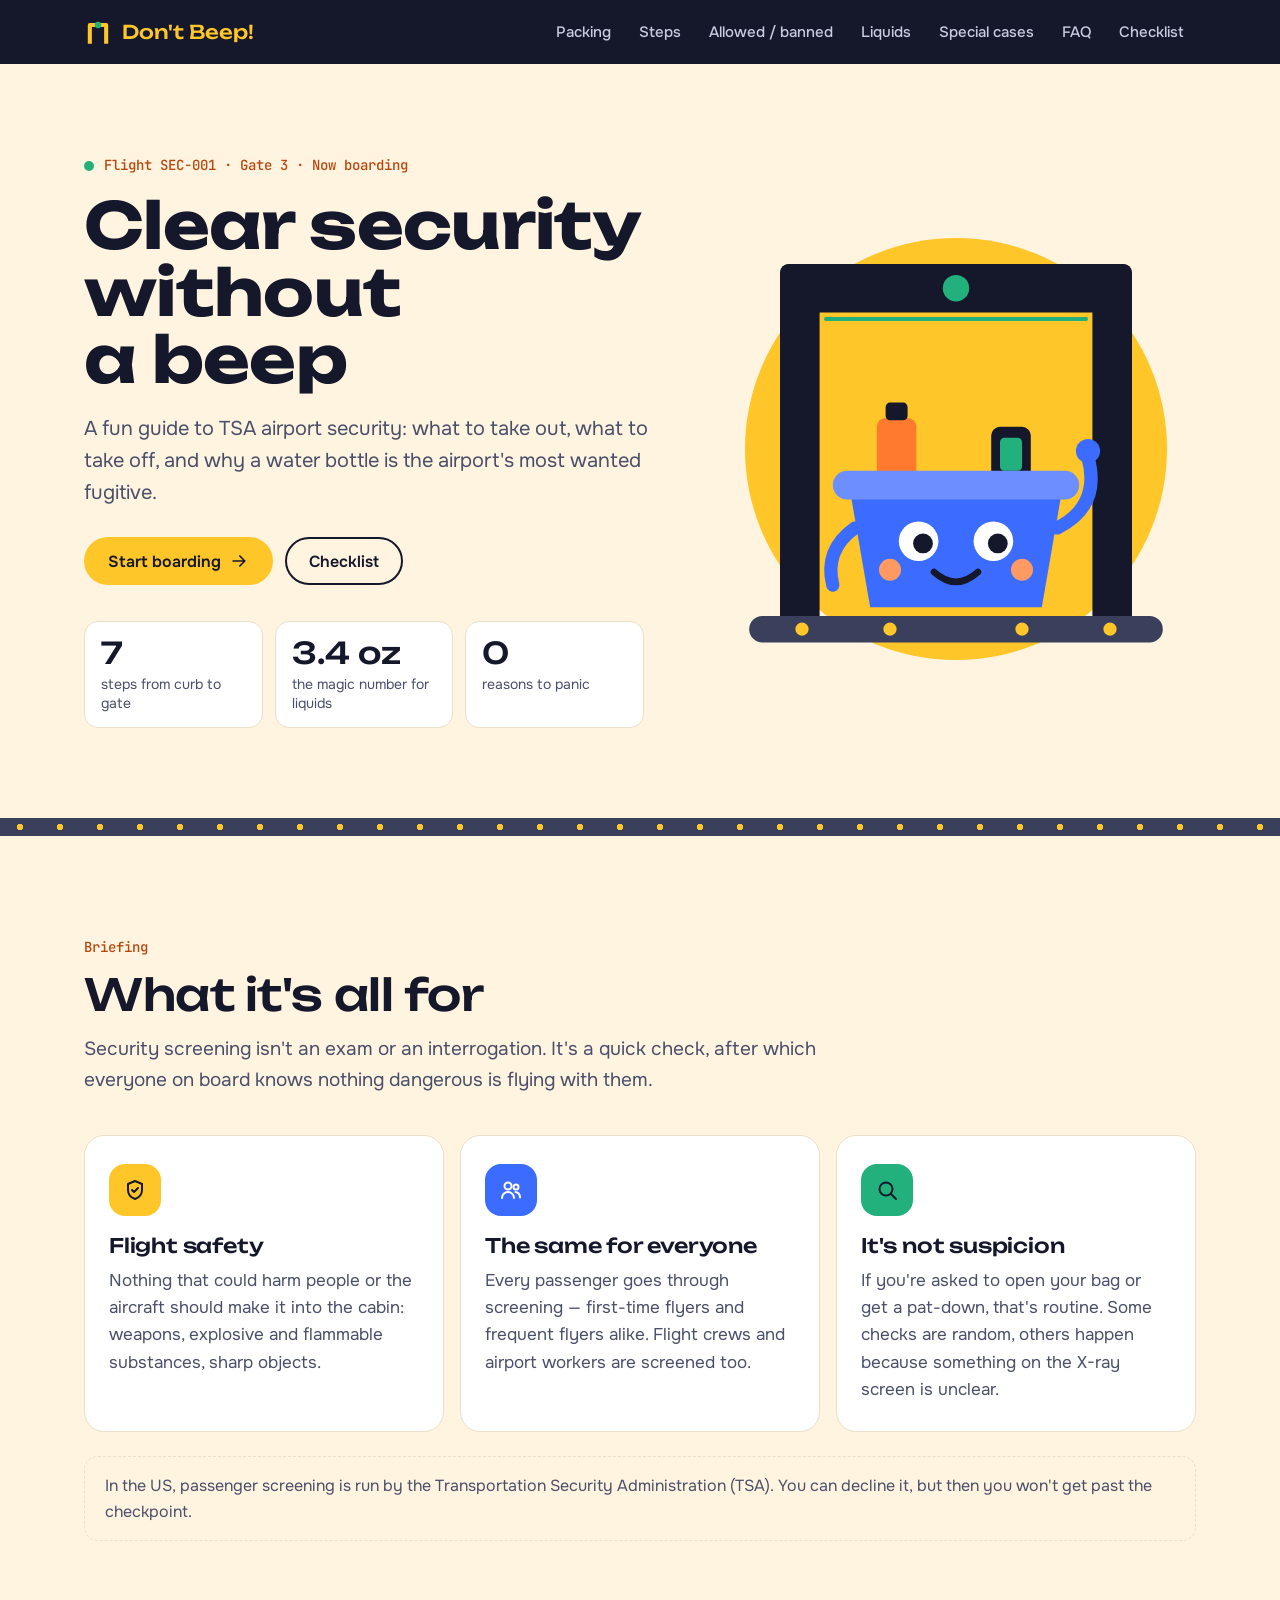
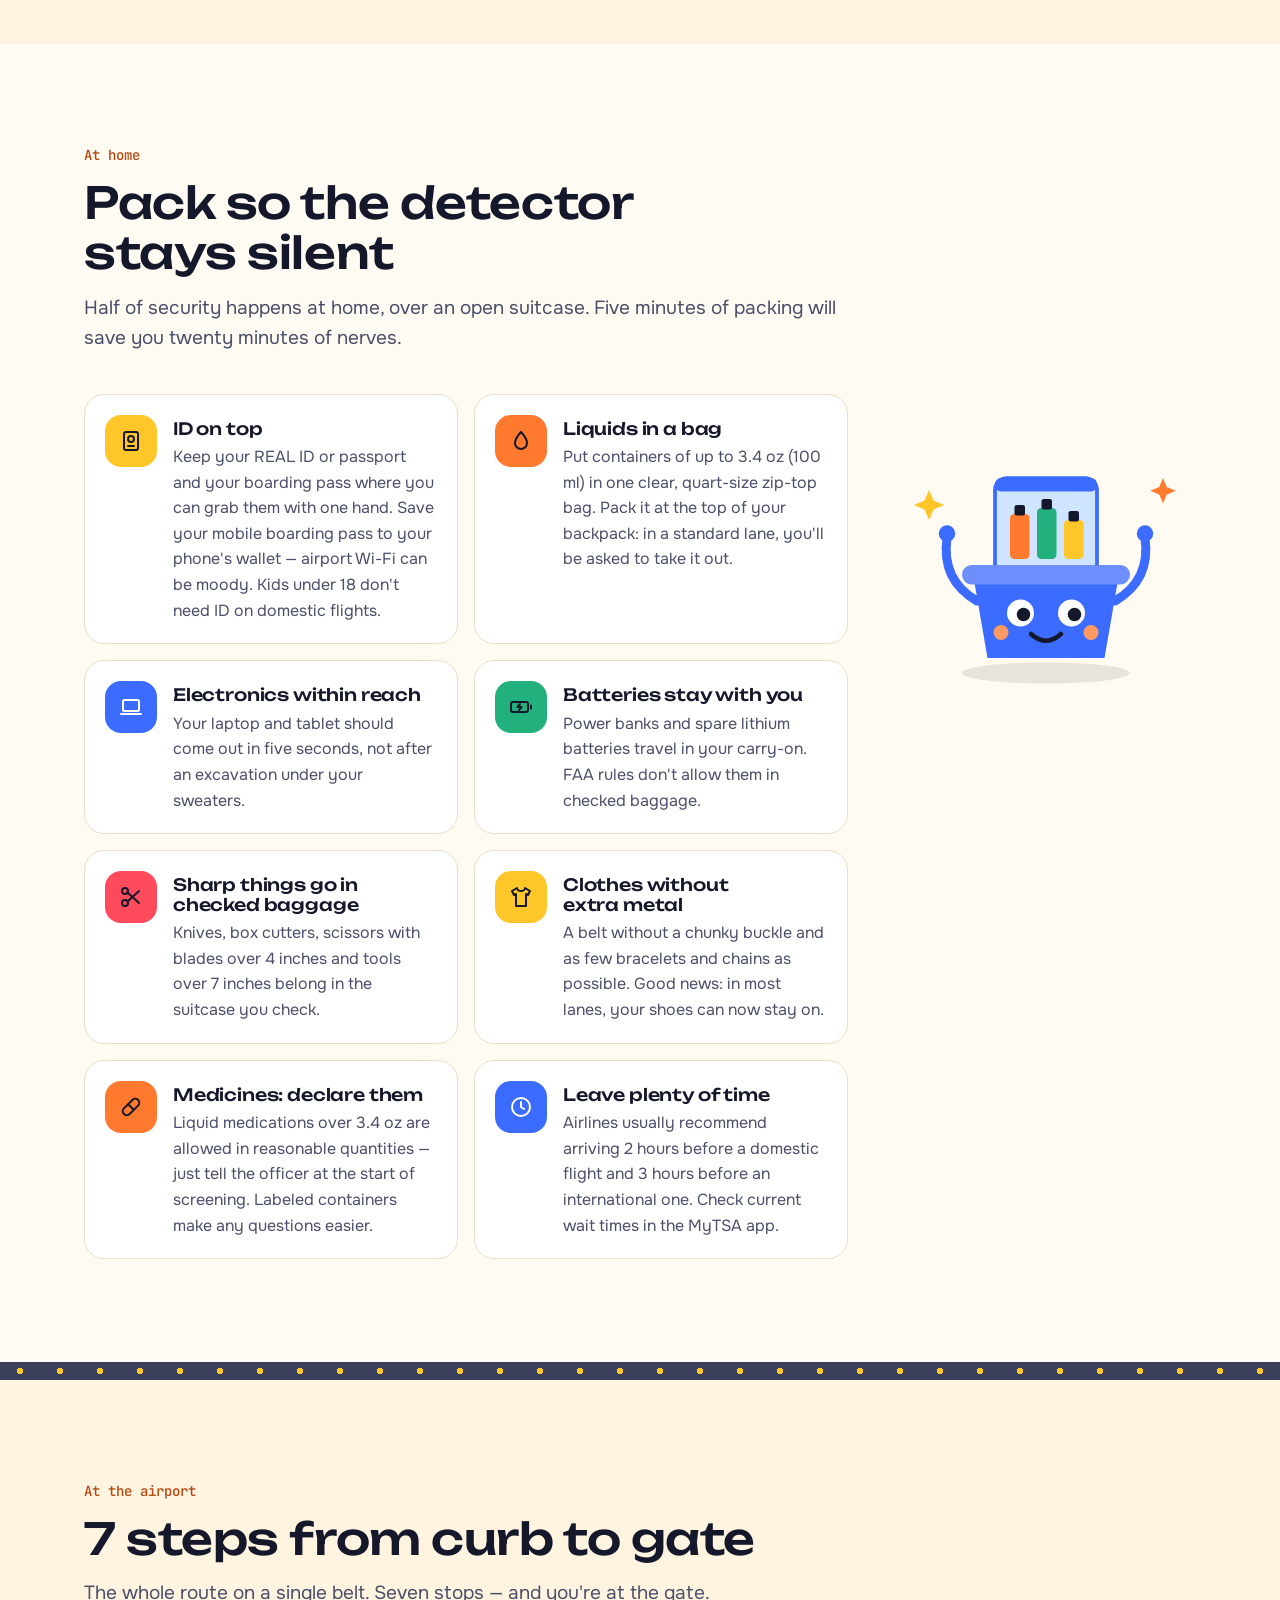
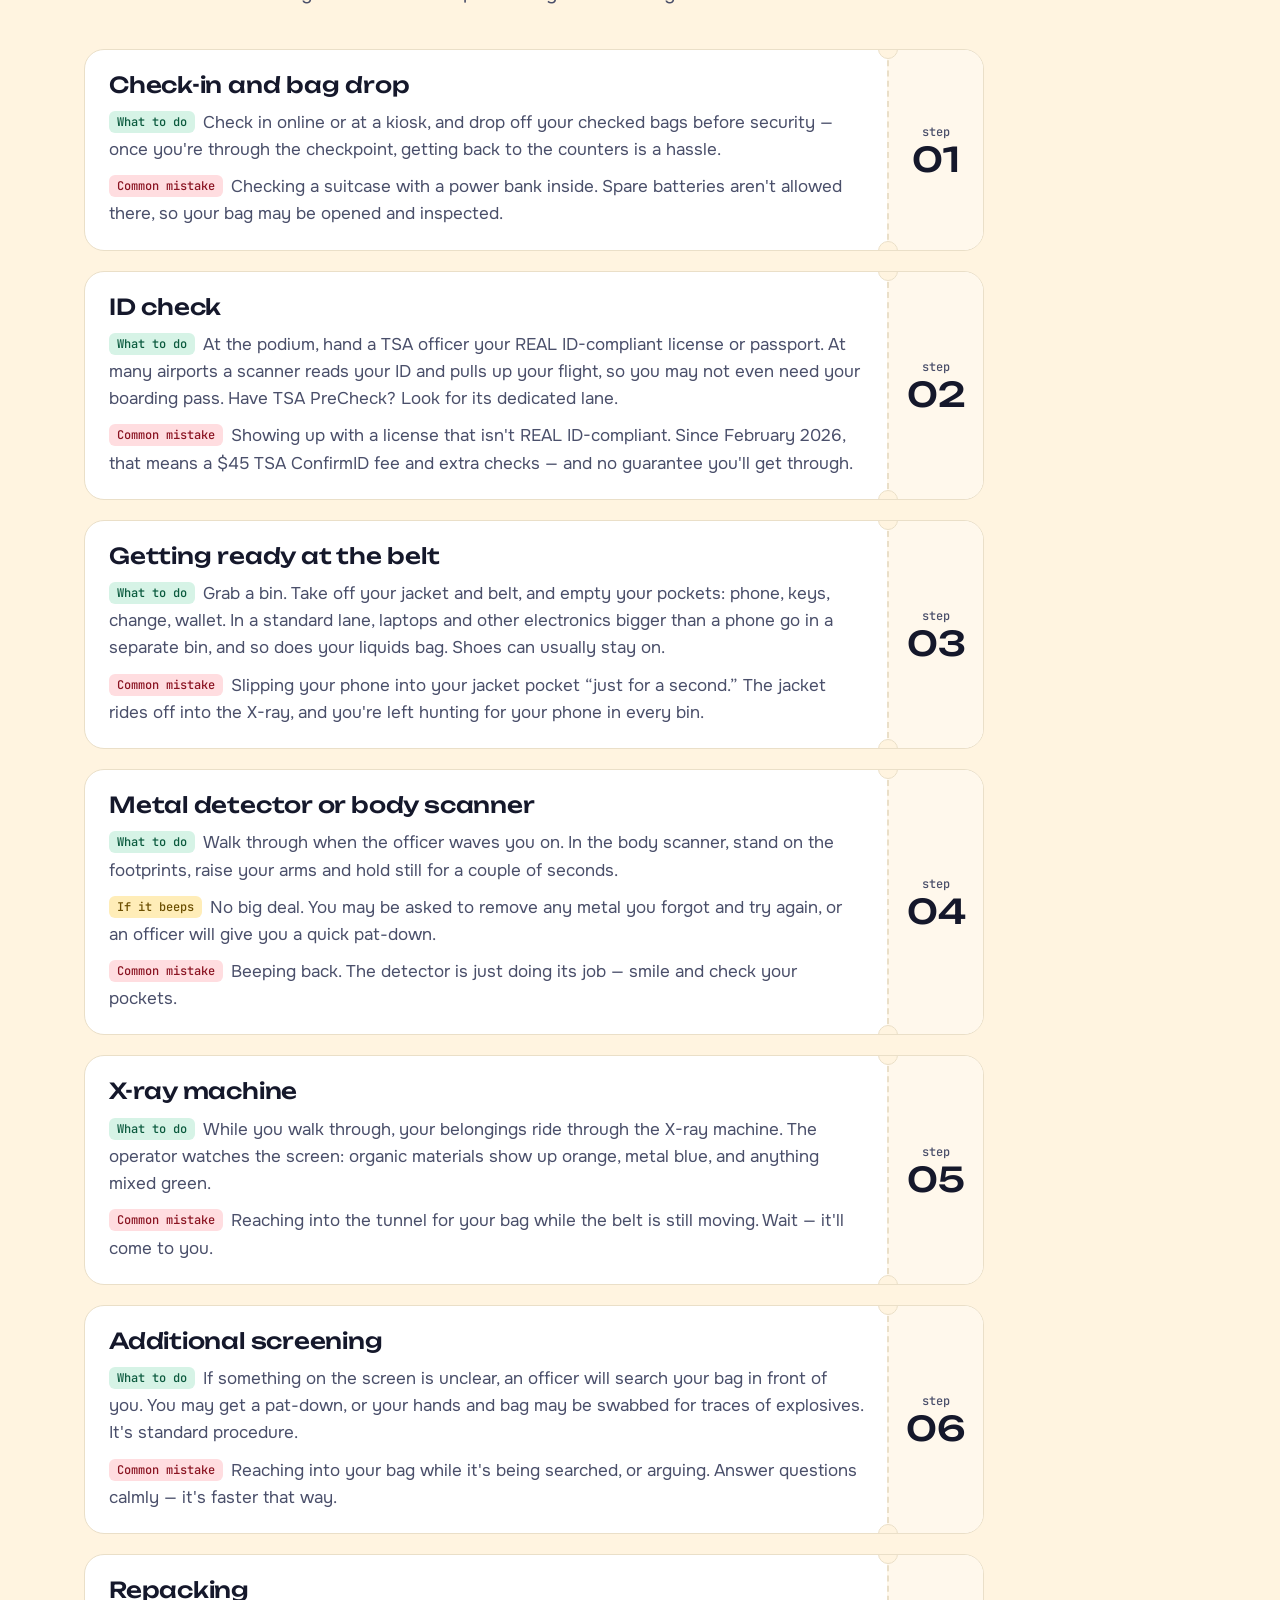
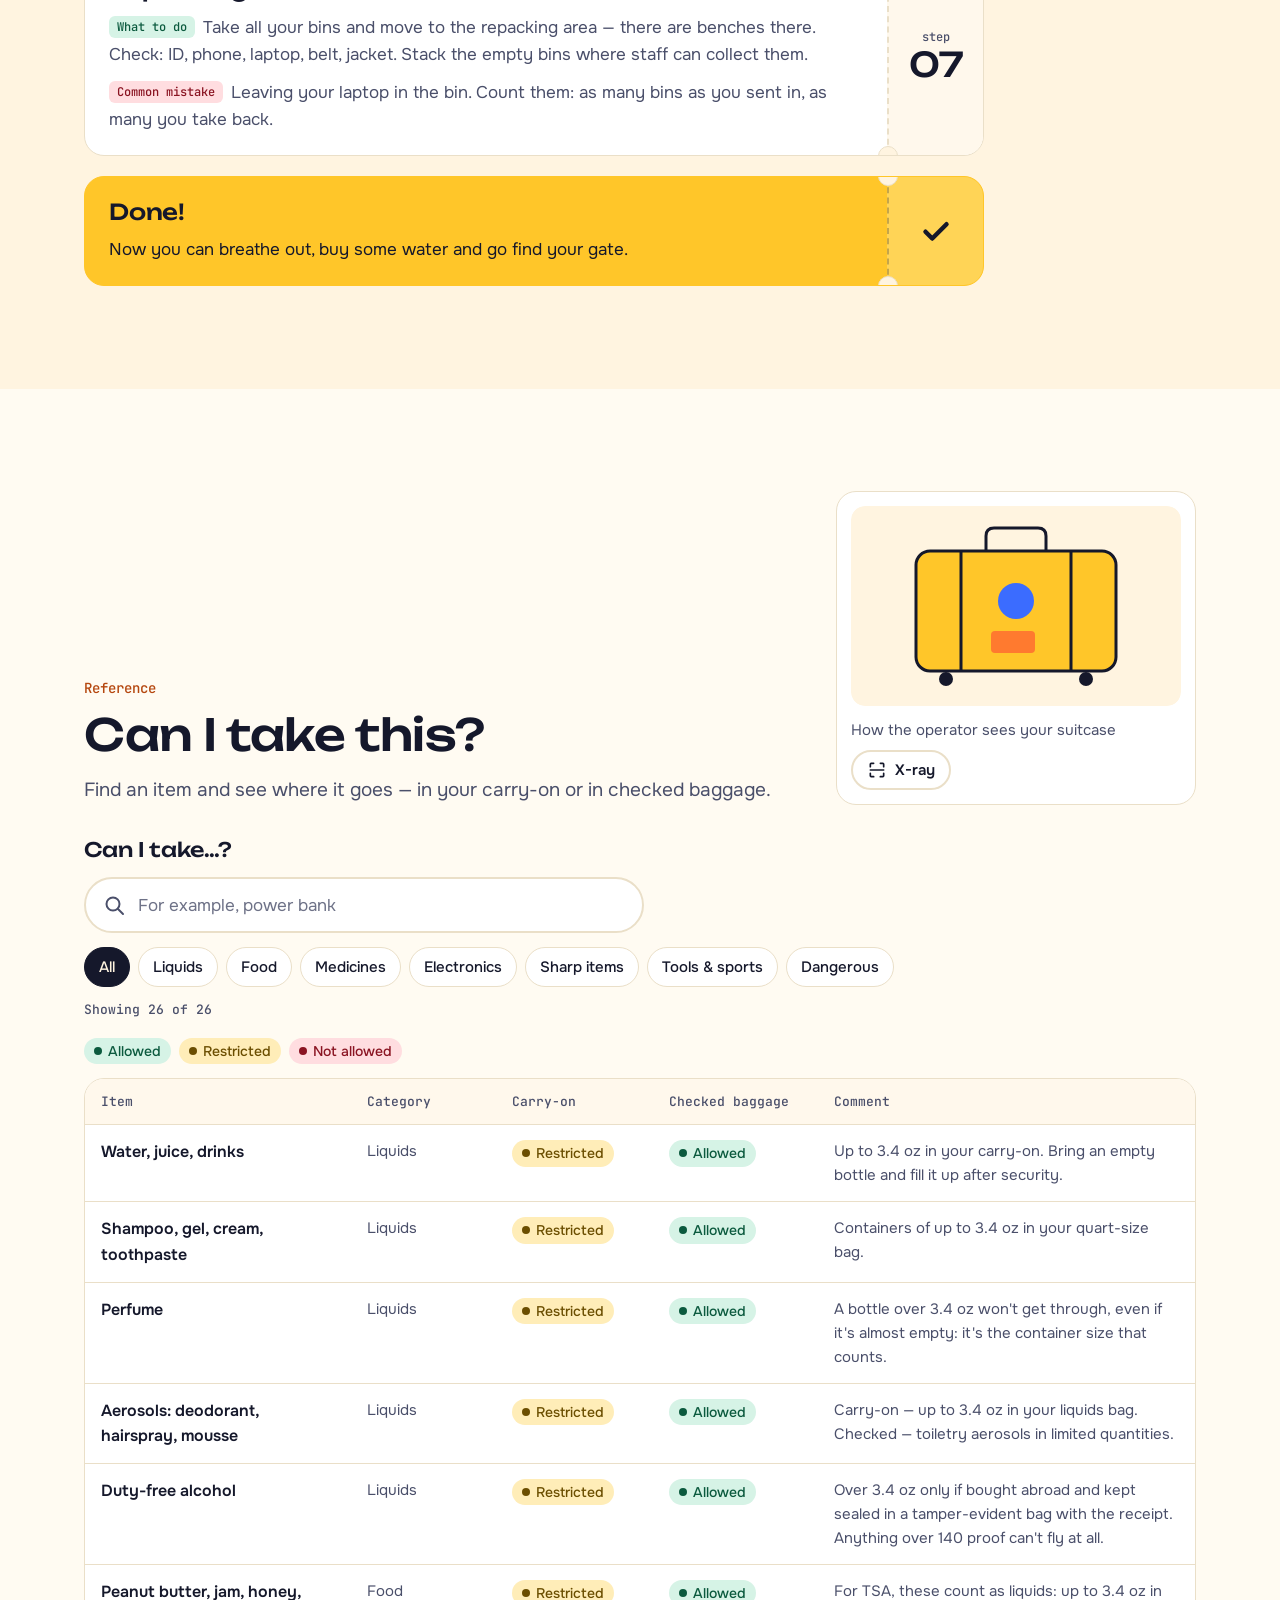
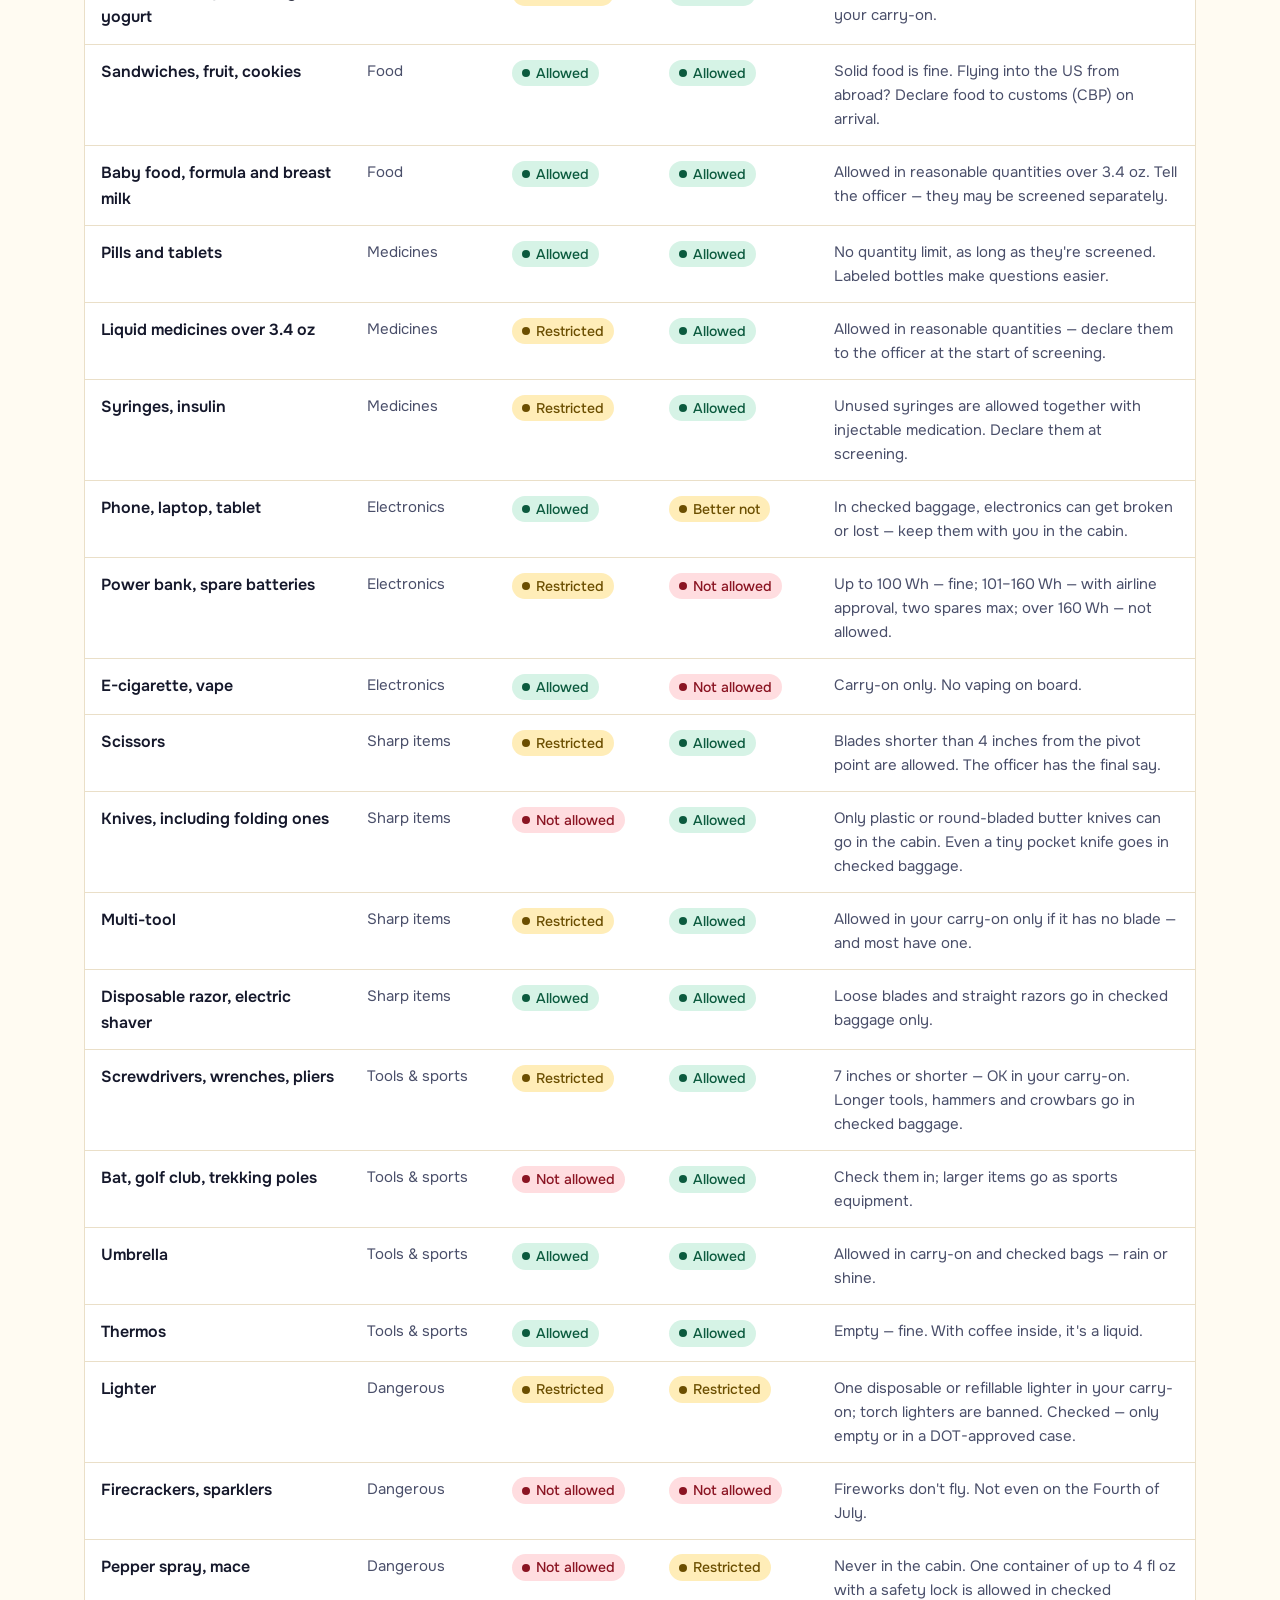
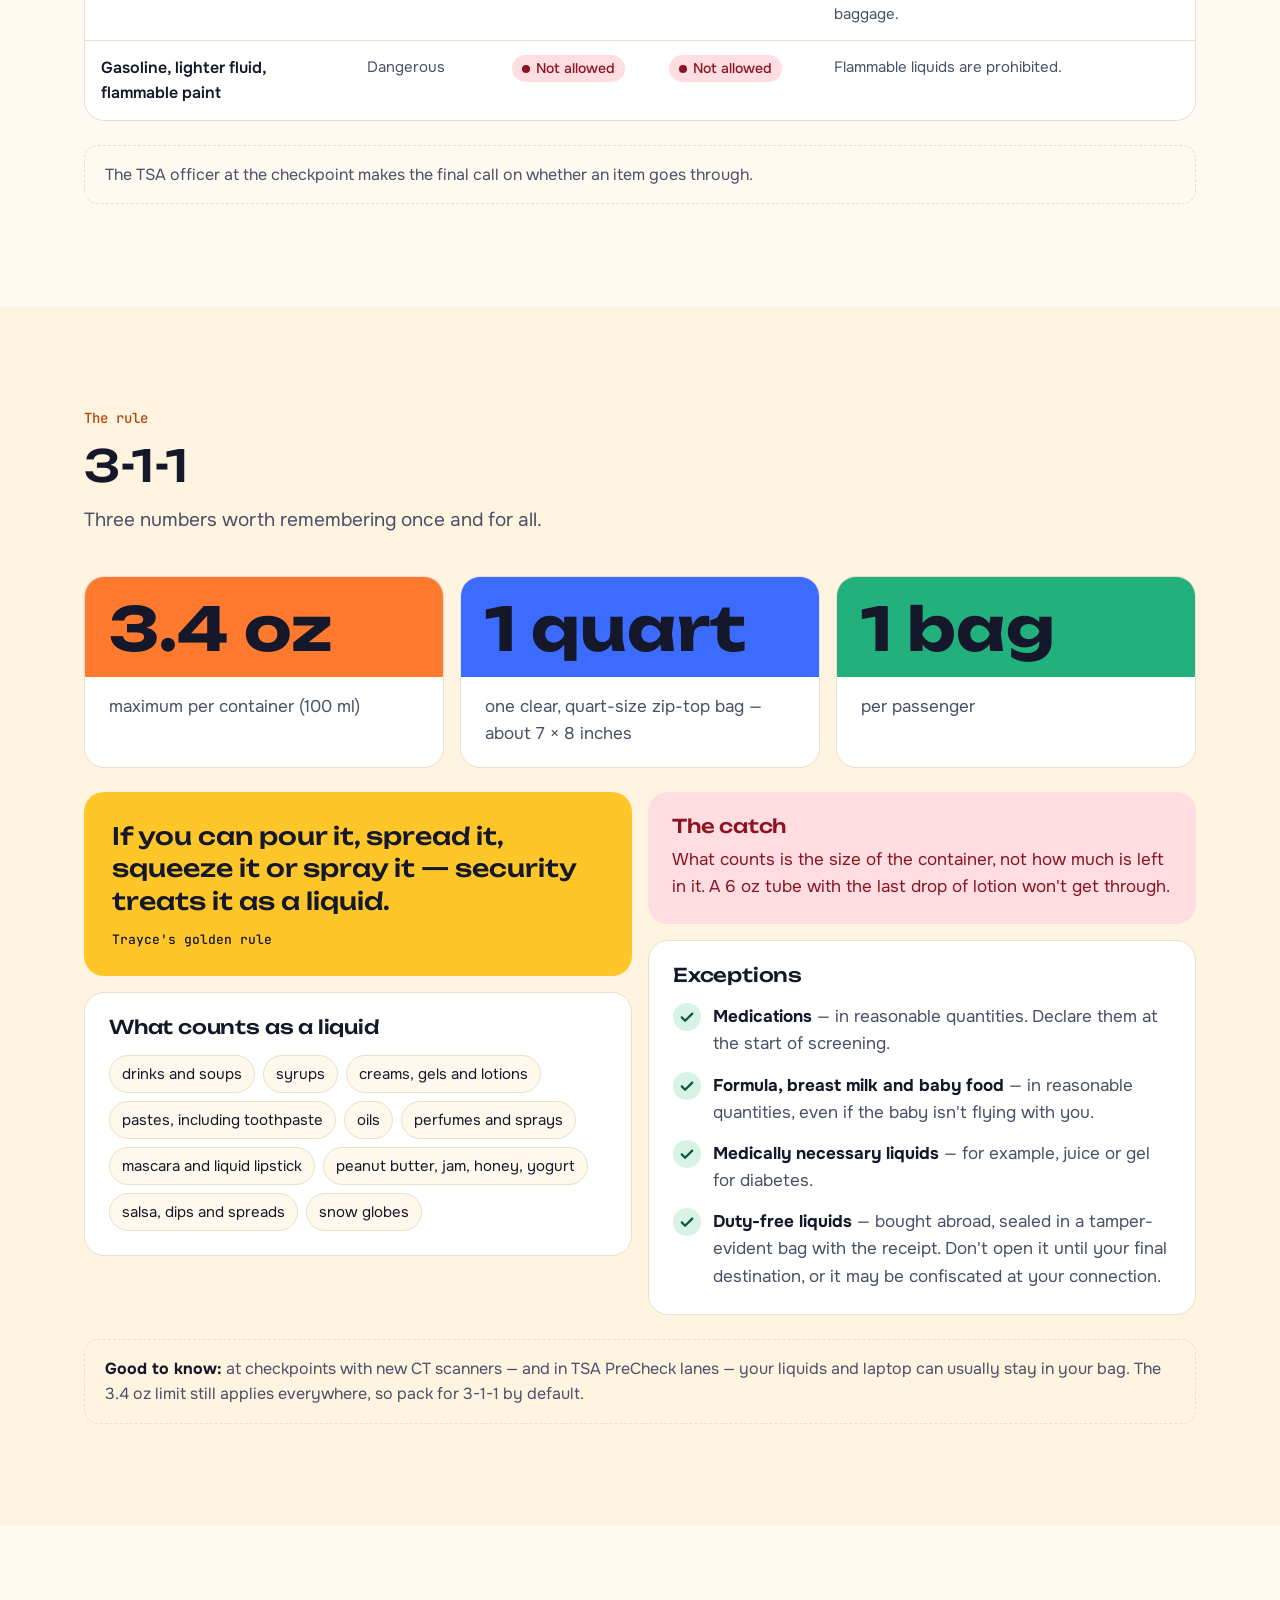
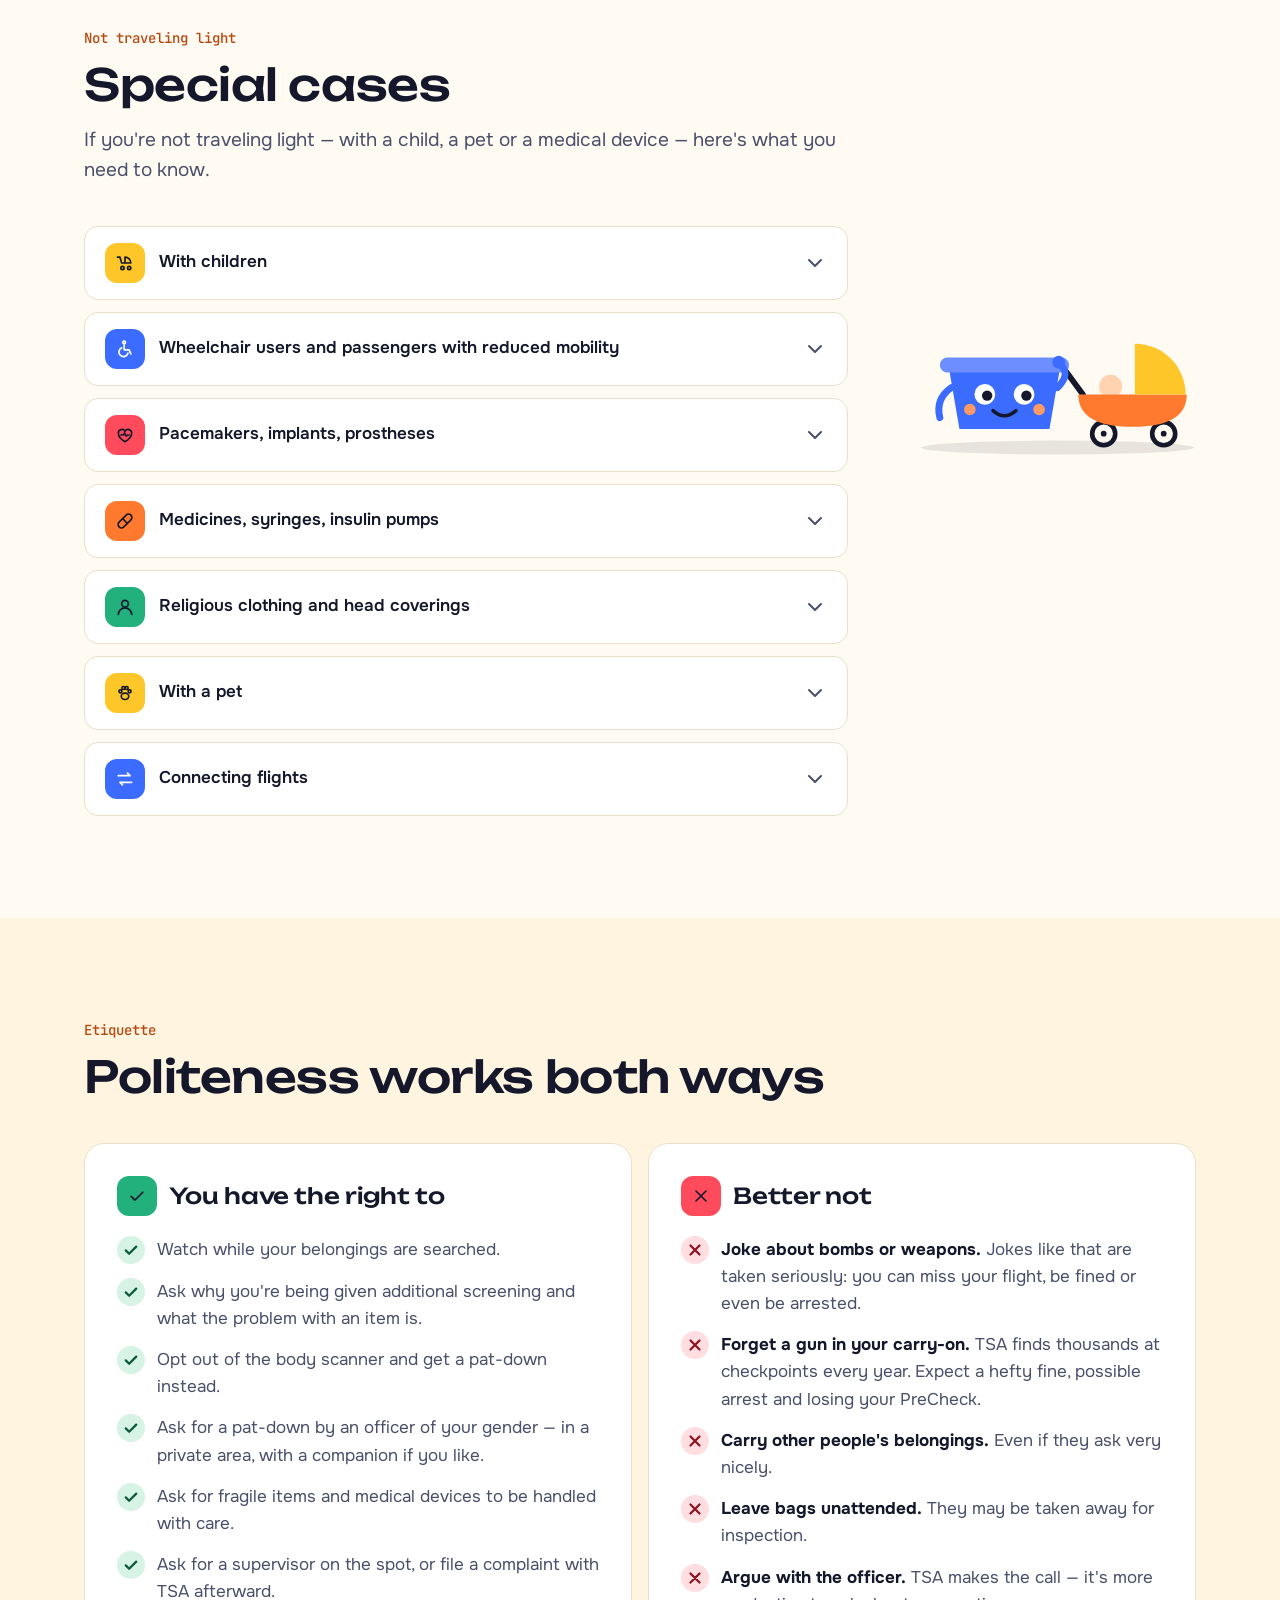
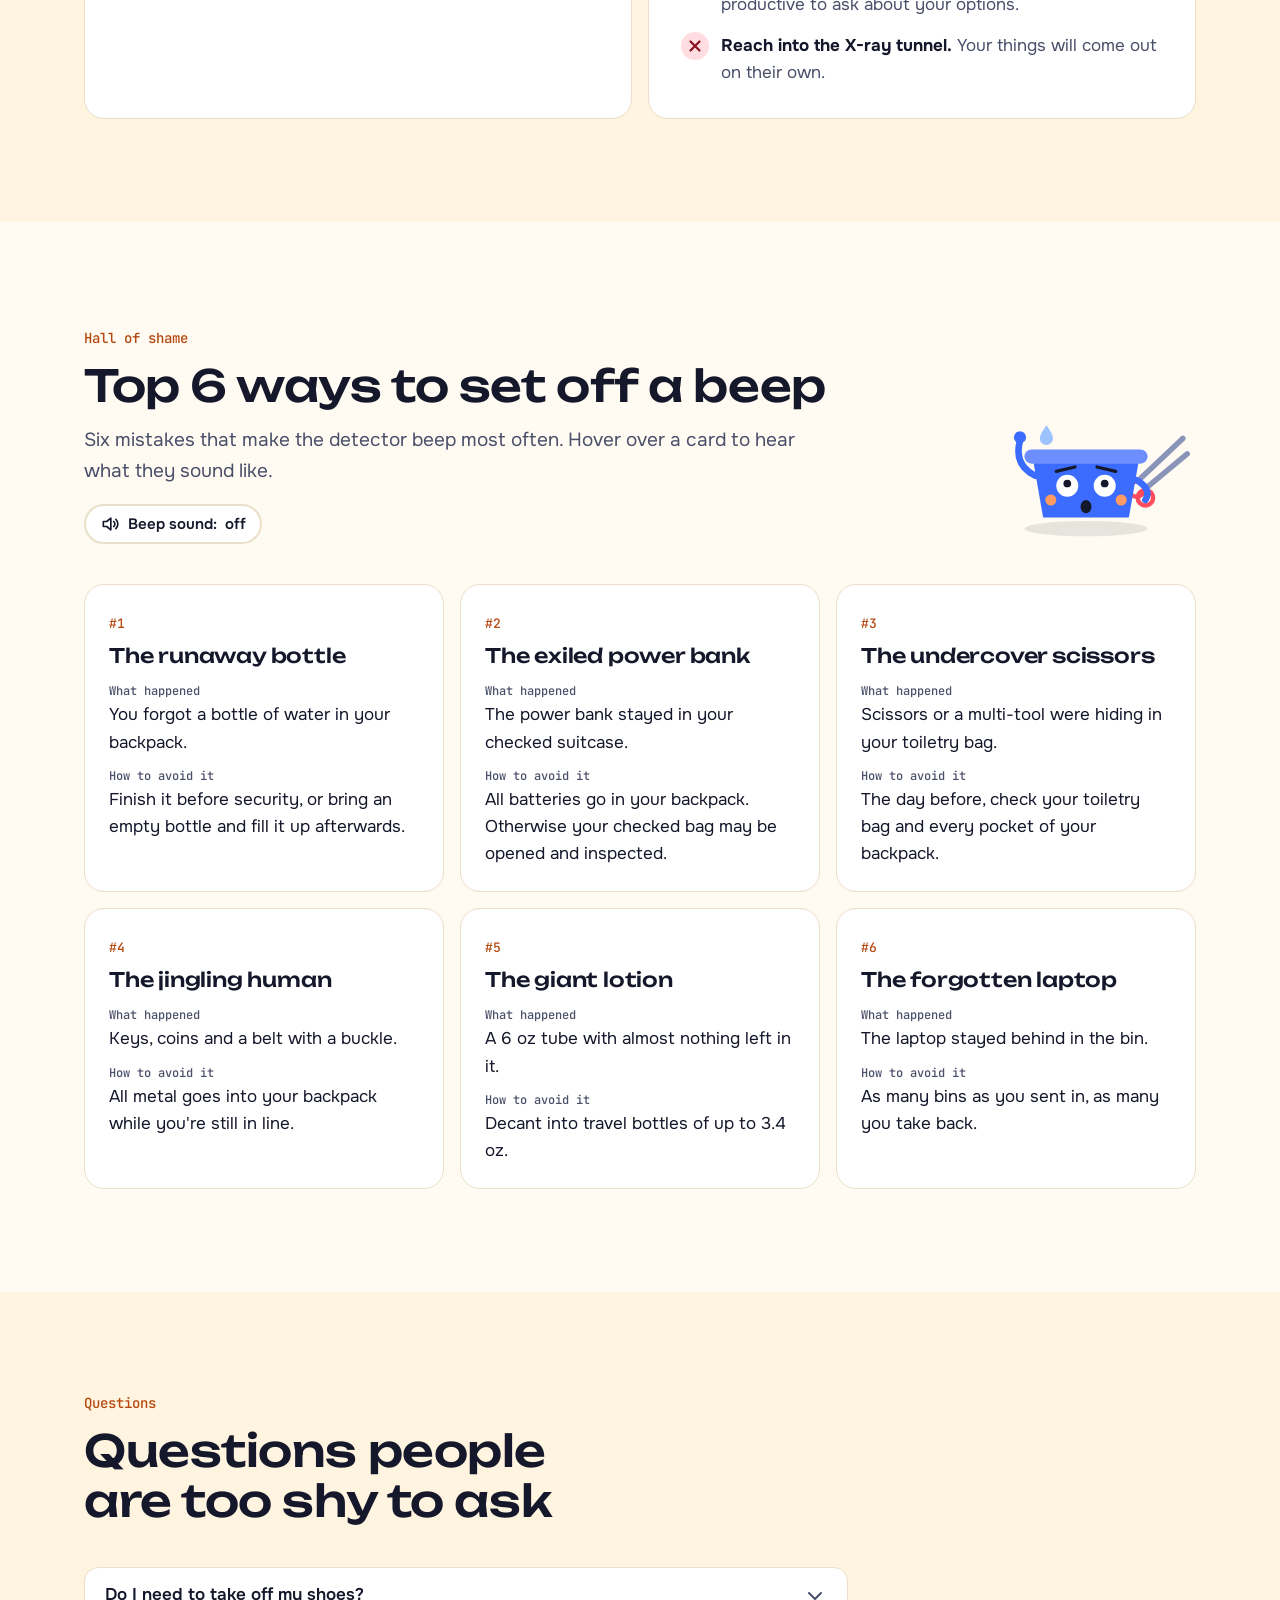
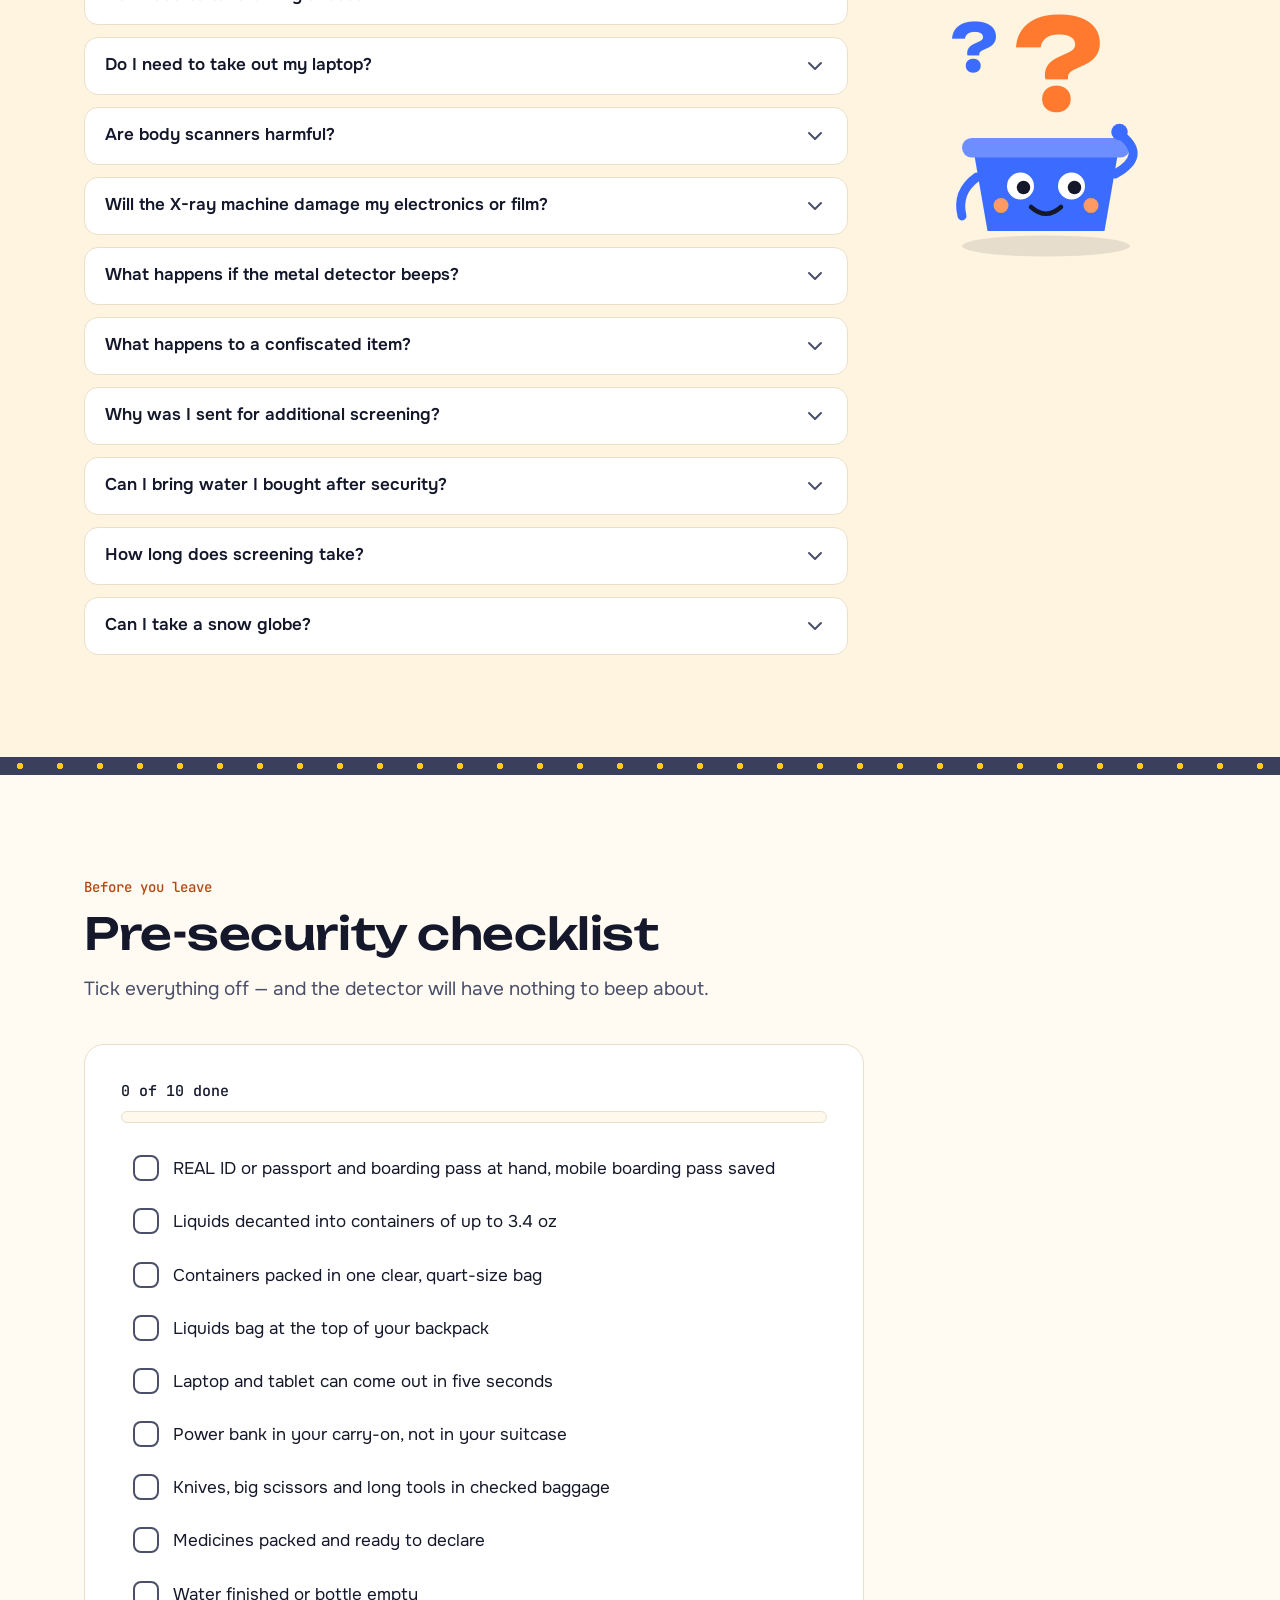
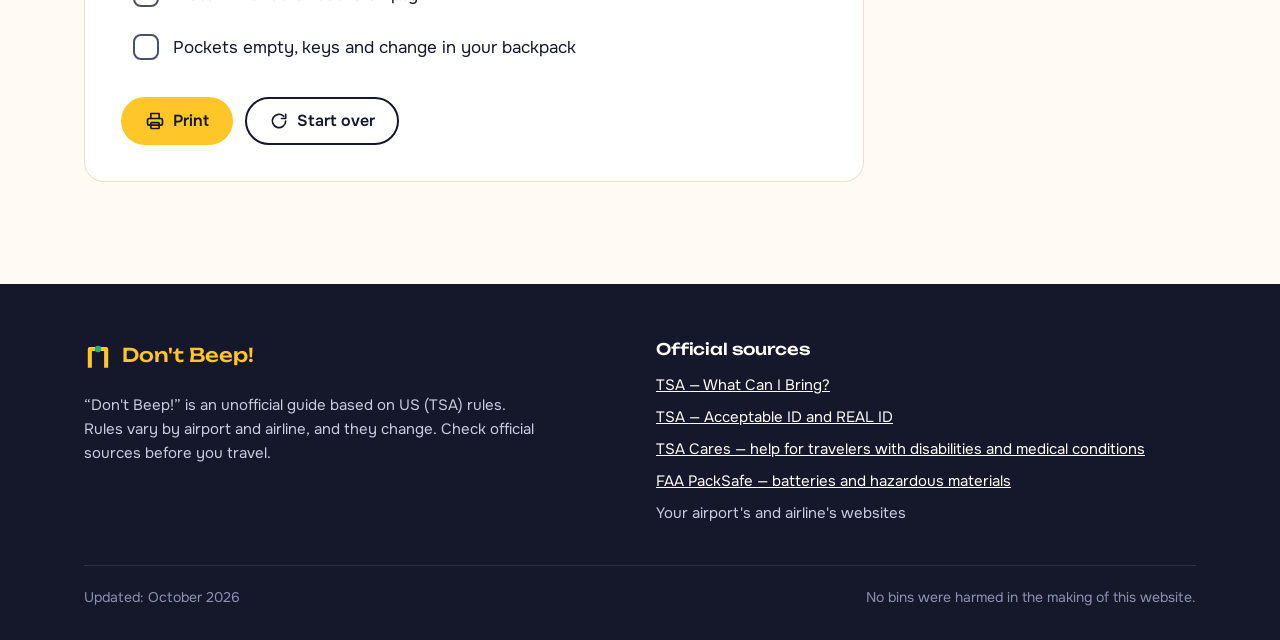
==== commit ba69899e: "🇺🇸 Translate website" ====
--- a/index.html
+++ b/index.html
@@ -1,15 +1,15 @@
 <!doctype html>
-<html lang="ru">
+<html lang="en">
 <head>
   <meta charset="utf-8">
   <meta name="viewport" content="width=device-width, initial-scale=1">
-  <title>Не пищи! — весёлый гид по досмотру в аэропорту</title>
-  <meta name="description" content="Как пройти досмотр в аэропорту быстро и без нервов: 7 шагов, что можно брать в ручную кладь, правило жидкостей, частые ошибки и чек-лист.">
+  <title>Don't Beep! — a fun guide to airport security</title>
+  <meta name="description" content="How to get through TSA airport security quickly and calmly: 7 steps, what you can take in your carry-on, the 3-1-1 liquids rule, common mistakes and a checklist.">
   <meta name="theme-color" content="#15182B">
   <meta property="og:type" content="website">
-  <meta property="og:locale" content="ru_RU">
-  <meta property="og:title" content="Не пищи! — весёлый гид по досмотру в аэропорту">
-  <meta property="og:description" content="7 шагов от входа до гейта, правило жидкостей «100 · 1 · 1», частые ошибки и чек-лист перед досмотром.">
+  <meta property="og:locale" content="en_US">
+  <meta property="og:title" content="Don't Beep! — a fun guide to airport security">
+  <meta property="og:description" content="7 steps from curb to gate, the 3-1-1 liquids rule, common mistakes and a pre-security checklist.">
   <link rel="icon" href="favicon.svg" type="image/svg+xml">
   <link rel="preconnect" href="https://fonts.googleapis.com">
   <link rel="preconnect" href="https://fonts.gstatic.com" crossorigin>
@@ -21,16 +21,16 @@
     "@context": "https://schema.org",
     "@type": "FAQPage",
     "mainEntity": [
-      {"@type": "Question", "name": "Нужно ли снимать обувь?", "acceptedAnswer": {"@type": "Answer", "text": "Зависит от аэропорта: где-то просят всегда, где-то — выборочно или если рамка запищала. Обувь без металла, которую легко снять, экономит время."}},
-      {"@type": "Question", "name": "Нужно ли доставать ноутбук?", "acceptedAnswer": {"@type": "Answer", "text": "Обычно да — в отдельный лоток. В аэропортах с новыми КТ-сканерами можно не доставать. Следите за табличками и подсказками сотрудников."}},
-      {"@type": "Question", "name": "Вредны ли сканеры тела?", "acceptedAnswer": {"@type": "Answer", "text": "Большинство сканеров работают на миллиметровых волнах — это не рентген, и излучение у них очень слабое. Если не хотите проходить сканер, спросите про альтернативу — обычно это ручной досмотр."}},
-      {"@type": "Question", "name": "Интроскоп испортит технику или фотоплёнку?", "acceptedAnswer": {"@type": "Answer", "text": "Телефонам, ноутбукам и цифровым камерам он не вредит. Высокочувствительную плёнку (ISO 800 и выше) лучше попросить проверить вручную."}},
-      {"@type": "Question", "name": "Что будет, если рамка запищала?", "acceptedAnswer": {"@type": "Answer", "text": "Ничего страшного. Вас попросят вернуться и выложить забытый металл или проверят ручным металлодетектором."}},
-      {"@type": "Question", "name": "Что будет с изъятым предметом?", "acceptedAnswer": {"@type": "Answer", "text": "Обычно есть варианты: вернуться и сдать его в багаж, если позволяет время, отдать провожающим или оставить. В некоторых аэропортах есть платное хранение."}},
-      {"@type": "Question", "name": "Почему меня отправили на дополнительную проверку?", "acceptedAnswer": {"@type": "Answer", "text": "Часть проверок выборочные, часть — потому что на экране интроскопа что-то непонятно. Это не значит, что вас в чём-то подозревают."}},
-      {"@type": "Question", "name": "Можно ли пронести воду, купленную после досмотра?", "acceptedAnswer": {"@type": "Answer", "text": "Да, в зоне вылета можно покупать любые напитки. Но если у вас пересадка с повторным досмотром, бутылку могут не пропустить."}},
-      {"@type": "Question", "name": "Сколько длится досмотр?", "acceptedAnswer": {"@type": "Answer", "text": "Сам досмотр — несколько минут. Основное время уходит на очередь, поэтому в часы пик закладывайте запас."}},
-      {"@type": "Question", "name": "Можно ли везти снежный шар?", "acceptedAnswer": {"@type": "Answer", "text": "Это жидкость в стеклянной упаковке. Маленький шар, в котором явно меньше 100 мл, может пройти в пакете с жидкостями. Большой — только в багаж."}}
+      {"@type": "Question", "name": "Do I need to take off my shoes?", "acceptedAnswer": {"@type": "Answer", "text": "Usually not. Since July 2025, TSA no longer requires most travelers to remove their shoes. You may still be asked to if you need additional screening."}},
+      {"@type": "Question", "name": "Do I need to take out my laptop?", "acceptedAnswer": {"@type": "Answer", "text": "In a standard lane, yes — anything bigger than a phone goes in its own bin. In TSA PreCheck lanes and at checkpoints with CT scanners, it can usually stay in your bag. Follow the officers' instructions."}},
+      {"@type": "Question", "name": "Are body scanners harmful?", "acceptedAnswer": {"@type": "Answer", "text": "TSA's body scanners use millimeter waves, not X-rays, and the energy they emit is very low. If you'd rather skip the scanner, you can opt out and get a pat-down instead."}},
+      {"@type": "Question", "name": "Will the X-ray machine damage my electronics or film?", "acceptedAnswer": {"@type": "Answer", "text": "Phones, laptops and digital cameras are fine. Undeveloped film is another story: CT scanners can damage it, so ask for a hand inspection — especially for film rated ISO 800 and up."}},
+      {"@type": "Question", "name": "What happens if the metal detector beeps?", "acceptedAnswer": {"@type": "Answer", "text": "Nothing terrible. You may be asked to remove any metal you forgot and walk through again, or an officer will give you a quick pat-down."}},
+      {"@type": "Question", "name": "What happens to a confiscated item?", "acceptedAnswer": {"@type": "Answer", "text": "You usually have options: go back and check it, hand it to someone who isn't flying, mail it to yourself if the airport offers a mail-back service, or voluntarily give it up."}},
+      {"@type": "Question", "name": "Why was I sent for additional screening?", "acceptedAnswer": {"@type": "Answer", "text": "Some checks are random, others happen because something on the X-ray screen is unclear. If your boarding pass says SSSS, you've been selected for enhanced screening. It doesn't mean you're suspected of anything."}},
+      {"@type": "Question", "name": "Can I bring water I bought after security?", "acceptedAnswer": {"@type": "Answer", "text": "Yes, you can buy any drinks past the checkpoint. But if you have an international connection with another security check, the bottle may not get through."}},
+      {"@type": "Question", "name": "How long does screening take?", "acceptedAnswer": {"@type": "Answer", "text": "The screening itself takes a few minutes. Most of the time is spent in line, so check current wait times in the MyTSA app and allow extra time at peak hours."}},
+      {"@type": "Question", "name": "Can I take a snow globe?", "acceptedAnswer": {"@type": "Answer", "text": "TSA treats it as a liquid. A snow globe about the size of a tennis ball or smaller (under 3.4 oz of liquid) can go in your quart-size bag. Anything bigger goes in checked baggage."}}
     ]
   }
   </script>
@@ -92,31 +92,31 @@
     </defs>
   </svg>
 
-  <a class="skip-link" href="#main">Перейти к содержанию</a>
+  <a class="skip-link" href="#main">Skip to content</a>
   <div class="progress" aria-hidden="true"></div>
 
   <header class="site-header">
     <div class="container site-header__inner">
-      <a class="logo" href="#top" aria-label="Не пищи! — в начало страницы">
+      <a class="logo" href="#top" aria-label="Don't Beep! — back to top">
         <svg viewBox="0 0 24 24" aria-hidden="true" focusable="false">
           <path d="M5 22V6H19V22" fill="none" stroke="#FFC629" stroke-width="3.5" stroke-linejoin="round"/>
           <circle class="lamp" cx="12" cy="6" r="2.8"/>
         </svg>
-        <span>Не пищи!</span>
+        <span>Don't Beep!</span>
       </a>
-      <button class="nav-toggle" type="button" aria-expanded="false" aria-controls="site-nav" aria-label="Открыть меню">
+      <button class="nav-toggle" type="button" aria-expanded="false" aria-controls="site-nav" aria-label="Open menu">
         <svg class="icon icon--open" aria-hidden="true"><use href="#i-menu"/></svg>
         <svg class="icon icon--close" aria-hidden="true"><use href="#i-x"/></svg>
       </button>
-      <nav class="nav" id="site-nav" aria-label="Разделы сайта">
+      <nav class="nav" id="site-nav" aria-label="Site sections">
         <ul class="nav__list">
-          <li><a class="nav__link" href="#prepare">Подготовка</a></li>
-          <li><a class="nav__link" href="#steps">Этапы</a></li>
-          <li><a class="nav__link" href="#items">Можно / нельзя</a></li>
-          <li><a class="nav__link" href="#liquids">Жидкости</a></li>
-          <li><a class="nav__link" href="#special">Особые случаи</a></li>
+          <li><a class="nav__link" href="#prepare">Packing</a></li>
+          <li><a class="nav__link" href="#steps">Steps</a></li>
+          <li><a class="nav__link" href="#items">Allowed / banned</a></li>
+          <li><a class="nav__link" href="#liquids">Liquids</a></li>
+          <li><a class="nav__link" href="#special">Special cases</a></li>
           <li><a class="nav__link" href="#faq">FAQ</a></li>
-          <li><a class="nav__link" href="#checklist">Чек-лист</a></li>
+          <li><a class="nav__link" href="#checklist">Checklist</a></li>
         </ul>
       </nav>
     </div>
@@ -128,17 +128,17 @@
     <section class="hero" id="top">
       <div class="container hero__grid">
         <div class="hero__text">
-          <p class="eyebrow"><span class="eyebrow__dot" aria-hidden="true"></span>Рейс SEC-001 · гейт 3 · посадка идёт</p>
-          <h1>Пройти рамку и не пищать</h1>
-          <p class="hero__lead">Весёлый гид по досмотру в аэропорту: что достать, что снять и почему бутылка воды — главный беглец аэропорта.</p>
+          <p class="eyebrow"><span class="eyebrow__dot" aria-hidden="true"></span>Flight SEC-001 · Gate 3 · Now boarding</p>
+          <h1>Clear security without a beep</h1>
+          <p class="hero__lead">A fun guide to TSA airport security: what to take out, what to take off, and why a water bottle is the airport's most wanted fugitive.</p>
           <div class="btn-row">
-            <a class="btn btn--primary" href="#steps">На посадку <svg class="icon" aria-hidden="true"><use href="#i-arrow-right"/></svg></a>
-            <a class="btn btn--ghost" href="#checklist">Чек-лист</a>
+            <a class="btn btn--primary" href="#steps">Start boarding <svg class="icon" aria-hidden="true"><use href="#i-arrow-right"/></svg></a>
+            <a class="btn btn--ghost" href="#checklist">Checklist</a>
           </div>
           <ul class="facts">
-            <li class="fact"><span class="fact__num">7</span><span class="fact__label">шагов от входа до гейта</span></li>
-            <li class="fact"><span class="fact__num">100&nbsp;мл</span><span class="fact__label">магическое число для жидкостей</span></li>
-            <li class="fact"><span class="fact__num">0</span><span class="fact__label">поводов паниковать</span></li>
+            <li class="fact"><span class="fact__num">7</span><span class="fact__label">steps from curb to gate</span></li>
+            <li class="fact"><span class="fact__num">3.4&nbsp;oz</span><span class="fact__label">the magic number for liquids</span></li>
+            <li class="fact"><span class="fact__num">0</span><span class="fact__label">reasons to panic</span></li>
           </ul>
         </div>
         <div class="hero__art">
@@ -172,28 +172,28 @@
     <section class="section" id="why" aria-labelledby="why-title">
       <div class="container">
         <div class="section__head">
-          <span class="kicker">Брифинг</span>
-          <h2 id="why-title">Зачем всё это</h2>
-          <p class="section__lead">Досмотр — не экзамен и не допрос. Это короткая проверка, после которой все на борту знают: ничего опасного с ними не летит.</p>
+          <span class="kicker">Briefing</span>
+          <h2 id="why-title">What it's all for</h2>
+          <p class="section__lead">Security screening isn't an exam or an interrogation. It's a quick check, after which everyone on board knows nothing dangerous is flying with them.</p>
         </div>
         <div class="cards">
           <article class="card">
             <span class="icon-badge"><svg class="icon" aria-hidden="true"><use href="#i-shield"/></svg></span>
-            <h3>Безопасность полёта</h3>
-            <p>В салон не должно попасть ничего, что может навредить людям или самолёту: оружие, взрывоопасные и легковоспламеняющиеся вещества, острые предметы.</p>
+            <h3>Flight safety</h3>
+            <p>Nothing that could harm people or the aircraft should make it into the cabin: weapons, explosive and flammable substances, sharp objects.</p>
           </article>
           <article class="card">
             <span class="icon-badge icon-badge--blue"><svg class="icon" aria-hidden="true"><use href="#i-users"/></svg></span>
-            <h3>Одинаково для всех</h3>
-            <p>Досмотр проходят все пассажиры — и те, кто летит первый раз, и те, кто летает каждую неделю. Экипажи и сотрудники аэропорта тоже проверяются.</p>
+            <h3>The same for everyone</h3>
+            <p>Every passenger goes through screening — first-time flyers and frequent flyers alike. Flight crews and airport workers are screened too.</p>
           </article>
           <article class="card">
             <span class="icon-badge icon-badge--green"><svg class="icon" aria-hidden="true"><use href="#i-search"/></svg></span>
-            <h3>Это не подозрение</h3>
-            <p>Если вас попросили открыть сумку или провели ручным металлодетектором — это рутина. Часть проверок выборочные, часть — потому что на экране интроскопа что-то непонятно.</p>
+            <h3>It's not suspicion</h3>
+            <p>If you're asked to open your bag or get a pat-down, that's routine. Some checks are random, others happen because something on the X-ray screen is unclear.</p>
           </article>
         </div>
-        <p class="note">Досмотр проводит служба авиационной безопасности аэропорта. Отказаться от него можно, но тогда и полететь не получится.</p>
+        <p class="note">In the US, passenger screening is run by the Transportation Security Administration (TSA). You can decline it, but then you won't get past the checkpoint.</p>
       </div>
     </section>
 
@@ -201,43 +201,43 @@
     <section class="section section--alt" id="prepare" aria-labelledby="prepare-title">
       <div class="container">
         <div class="section__head">
-          <span class="kicker">Дома</span>
-          <h2 id="prepare-title">Собираемся так, чтобы рамка молчала</h2>
-          <p class="section__lead">Половина досмотра проходит дома, у раскрытого чемодана. Пять минут сборов сэкономят двадцать минут нервов.</p>
+          <span class="kicker">At home</span>
+          <h2 id="prepare-title">Pack so the detector stays silent</h2>
+          <p class="section__lead">Half of security happens at home, over an open suitcase. Five minutes of packing will save you twenty minutes of nerves.</p>
         </div>
         <div class="split">
           <ul class="tips">
             <li class="tip">
               <span class="icon-badge"><svg class="icon" aria-hidden="true"><use href="#i-doc"/></svg></span>
-              <div><h3>Документы — сверху</h3><p>Паспорт и посадочный держите там, где их можно достать одной рукой. Электронный посадочный сохраните скриншотом — интернет в аэропорту бывает капризным. Для детей — их паспорт или свидетельство о рождении.</p></div>
+              <div><h3>ID on top</h3><p>Keep your REAL ID or passport and your boarding pass where you can grab them with one hand. Save your mobile boarding pass to your phone's wallet — airport Wi-Fi can be moody. Kids under 18 don't need ID on domestic flights.</p></div>
             </li>
             <li class="tip">
               <span class="icon-badge icon-badge--orange"><svg class="icon" aria-hidden="true"><use href="#i-drop"/></svg></span>
-              <div><h3>Жидкости — в пакет</h3><p>Ёмкости до 100 мл сложите в прозрачный пакет с застёжкой объёмом до 1 литра. Пакет кладите сверху в рюкзак: его попросят достать.</p></div>
+              <div><h3>Liquids in a bag</h3><p>Put containers of up to 3.4 oz (100 ml) in one clear, quart-size zip-top bag. Pack it at the top of your backpack: in a standard lane, you'll be asked to take it out.</p></div>
             </li>
             <li class="tip">
               <span class="icon-badge icon-badge--blue"><svg class="icon" aria-hidden="true"><use href="#i-laptop"/></svg></span>
-              <div><h3>Электроника — под рукой</h3><p>Ноутбук и планшет должны доставаться за пять секунд, а не после раскопок под свитерами.</p></div>
+              <div><h3>Electronics within reach</h3><p>Your laptop and tablet should come out in five seconds, not after an excavation under your sweaters.</p></div>
             </li>
             <li class="tip">
               <span class="icon-badge icon-badge--green"><svg class="icon" aria-hidden="true"><use href="#i-battery"/></svg></span>
-              <div><h3>Аккумуляторы — только с собой</h3><p>Пауэрбанки и запасные батареи едут в ручной клади. В сдаваемом багаже их возить нельзя.</p></div>
+              <div><h3>Batteries stay with you</h3><p>Power banks and spare lithium batteries travel in your carry-on. FAA rules don't allow them in checked baggage.</p></div>
             </li>
             <li class="tip">
               <span class="icon-badge icon-badge--red"><svg class="icon" aria-hidden="true"><use href="#i-scissors"/></svg></span>
-              <div><h3>Острое — в багаж</h3><p>Ножи, мультитулы, большие ножницы и инструменты отправляйте в чемодан, который сдаёте.</p></div>
+              <div><h3>Sharp things go in checked baggage</h3><p>Knives, box cutters, scissors with blades over 4 inches and tools over 7 inches belong in the suitcase you check.</p></div>
             </li>
             <li class="tip">
               <span class="icon-badge"><svg class="icon" aria-hidden="true"><use href="#i-shirt"/></svg></span>
-              <div><h3>Одежда — без лишнего металла</h3><p>Ремень без массивной пряжки, обувь, которую легко снять, минимум браслетов и цепочек.</p></div>
+              <div><h3>Clothes without extra metal</h3><p>A belt without a chunky buckle and as few bracelets and chains as possible. Good news: in most lanes, your shoes can now stay on.</p></div>
             </li>
             <li class="tip">
               <span class="icon-badge icon-badge--orange"><svg class="icon" aria-hidden="true"><use href="#i-pill"/></svg></span>
-              <div><h3>Лекарства — в оригинальной упаковке</h3><p>Если везёте жидкие лекарства больше 100 мл или шприцы, возьмите рецепт или выписку врача.</p></div>
+              <div><h3>Medicines: declare them</h3><p>Liquid medications over 3.4 oz are allowed in reasonable quantities — just tell the officer at the start of screening. Labeled containers make any questions easier.</p></div>
             </li>
             <li class="tip">
               <span class="icon-badge icon-badge--blue"><svg class="icon" aria-hidden="true"><use href="#i-clock"/></svg></span>
-              <div><h3>Время — с запасом</h3><p>Обычно советуют приезжать за 2 часа до внутреннего рейса и за 3 часа до международного. Точное время закрытия регистрации смотрите у своей авиакомпании.</p></div>
+              <div><h3>Leave plenty of time</h3><p>Airlines usually recommend arriving 2 hours before a domestic flight and 3 hours before an international one. Check current wait times in the MyTSA app.</p></div>
             </li>
           </ul>
           <div class="split__art">
@@ -266,72 +266,72 @@
     <section class="section" id="steps" aria-labelledby="steps-title">
       <div class="container">
         <div class="section__head">
-          <span class="kicker">В аэропорту</span>
-          <h2 id="steps-title">7 шагов от входа до гейта</h2>
-          <p class="section__lead">Весь маршрут — на одной ленте. Семь остановок — и вы у гейта.</p>
+          <span class="kicker">At the airport</span>
+          <h2 id="steps-title">7 steps from curb to gate</h2>
+          <p class="section__lead">The whole route on a single belt. Seven stops — and you're at the gate.</p>
         </div>
         <ol class="steps">
           <li class="pass">
             <div class="pass__main">
-              <h3>Вход в терминал</h3>
-              <p class="pass__row"><span class="pass__label">Что делать</span>Во многих российских аэропортах первая проверка — уже на входе. Поставьте сумки на ленту интроскопа и пройдите через рамку. Это быстро: жидкости и ноутбук здесь обычно доставать не нужно.</p>
-              <p class="pass__row"><span class="pass__label pass__label--warn">Частая ошибка</span>Остановиться прямо за рамкой и искать, куда ехала сумка. Отойдите в сторону — за вами очередь.</p>
-            </div>
-            <div class="pass__stub" aria-hidden="true"><span class="pass__stub-label">шаг</span><span class="pass__num">01</span></div>
+              <h3>Check-in and bag drop</h3>
+              <p class="pass__row"><span class="pass__label">What to do</span>Check in online or at a kiosk, and drop off your checked bags before security — once you're through the checkpoint, getting back to the counters is a hassle.</p>
+              <p class="pass__row"><span class="pass__label pass__label--warn">Common mistake</span>Checking a suitcase with a power bank inside. Spare batteries aren't allowed there, so your bag may be opened and inspected.</p>
+            </div>
+            <div class="pass__stub" aria-hidden="true"><span class="pass__stub-label">step</span><span class="pass__num">01</span></div>
           </li>
           <li class="pass">
             <div class="pass__main">
-              <h3>Регистрация и документы</h3>
-              <p class="pass__row"><span class="pass__label">Что делать</span>Сначала зарегистрируйтесь и сдайте багаж — после досмотра вернуться к стойкам будет сложно. Перед зоной досмотра сотрудник проверит паспорт и посадочный.</p>
-              <p class="pass__row"><span class="pass__label pass__label--warn">Частая ошибка</span>Сдать чемодан с пауэрбанком внутри. Вас могут вызвать вскрывать багаж — прямо перед посадкой.</p>
-            </div>
-            <div class="pass__stub" aria-hidden="true"><span class="pass__stub-label">шаг</span><span class="pass__num">02</span></div>
+              <h3>ID check</h3>
+              <p class="pass__row"><span class="pass__label">What to do</span>At the podium, hand a TSA officer your REAL ID-compliant license or passport. At many airports a scanner reads your ID and pulls up your flight, so you may not even need your boarding pass. Have TSA PreCheck? Look for its dedicated lane.</p>
+              <p class="pass__row"><span class="pass__label pass__label--warn">Common mistake</span>Showing up with a license that isn't REAL ID-compliant. Since February 2026, that means a $45 TSA ConfirmID fee and extra checks — and no guarantee you'll get through.</p>
+            </div>
+            <div class="pass__stub" aria-hidden="true"><span class="pass__stub-label">step</span><span class="pass__num">02</span></div>
           </li>
           <li class="pass">
             <div class="pass__main">
-              <h3>Подготовка у ленты</h3>
-              <p class="pass__row"><span class="pass__label">Что делать</span>Возьмите лоток. Снимите верхнюю одежду и ремень, выложите всё из карманов: телефон, ключи, мелочь, кошелёк. Ноутбук и планшет — в отдельный лоток. Пакет с жидкостями — тоже отдельно. Обувь снимайте, если просят.</p>
-              <p class="pass__row"><span class="pass__label pass__label--warn">Частая ошибка</span>Сунуть телефон в карман куртки «на секунду». Куртка уедет в интроскоп, а вы — искать телефон по всем лоткам.</p>
-            </div>
-            <div class="pass__stub" aria-hidden="true"><span class="pass__stub-label">шаг</span><span class="pass__num">03</span></div>
+              <h3>Getting ready at the belt</h3>
+              <p class="pass__row"><span class="pass__label">What to do</span>Grab a bin. Take off your jacket and belt, and empty your pockets: phone, keys, change, wallet. In a standard lane, laptops and other electronics bigger than a phone go in a separate bin, and so does your liquids bag. Shoes can usually stay on.</p>
+              <p class="pass__row"><span class="pass__label pass__label--warn">Common mistake</span>Slipping your phone into your jacket pocket “just for a second.” The jacket rides off into the X-ray, and you're left hunting for your phone in every bin.</p>
+            </div>
+            <div class="pass__stub" aria-hidden="true"><span class="pass__stub-label">step</span><span class="pass__num">03</span></div>
           </li>
           <li class="pass">
             <div class="pass__main">
-              <h3>Рамка или сканер</h3>
-              <p class="pass__row"><span class="pass__label">Что делать</span>Проходите по приглашению сотрудника. В сканере тела встаньте на отметки, поднимите руки и замрите на пару секунд.</p>
-              <p class="pass__row"><span class="pass__label pass__label--info">Если запищало</span>Не страшно. Вас попросят вернуться и выложить забытый металл или проверят ручным металлодетектором.</p>
-              <p class="pass__row"><span class="pass__label pass__label--warn">Частая ошибка</span>Пищать в ответ. Рамка просто делает свою работу — улыбнитесь и проверьте карманы.</p>
-            </div>
-            <div class="pass__stub" aria-hidden="true"><span class="pass__stub-label">шаг</span><span class="pass__num">04</span></div>
+              <h3>Metal detector or body scanner</h3>
+              <p class="pass__row"><span class="pass__label">What to do</span>Walk through when the officer waves you on. In the body scanner, stand on the footprints, raise your arms and hold still for a couple of seconds.</p>
+              <p class="pass__row"><span class="pass__label pass__label--info">If it beeps</span>No big deal. You may be asked to remove any metal you forgot and try again, or an officer will give you a quick pat-down.</p>
+              <p class="pass__row"><span class="pass__label pass__label--warn">Common mistake</span>Beeping back. The detector is just doing its job — smile and check your pockets.</p>
+            </div>
+            <div class="pass__stub" aria-hidden="true"><span class="pass__stub-label">step</span><span class="pass__num">04</span></div>
           </li>
           <li class="pass">
             <div class="pass__main">
-              <h3>Интроскоп</h3>
-              <p class="pass__row"><span class="pass__label">Что делать</span>Пока вы проходите рамку, ваши вещи едут через интроскоп. Оператор смотрит на экран: органика там оранжевая, металл синий, всё смешанное — зелёное.</p>
-              <p class="pass__row"><span class="pass__label pass__label--warn">Частая ошибка</span>Тянуться за сумкой в туннель, пока лента ещё едет. Подождите, она сама приедет.</p>
-            </div>
-            <div class="pass__stub" aria-hidden="true"><span class="pass__stub-label">шаг</span><span class="pass__num">05</span></div>
+              <h3>X-ray machine</h3>
+              <p class="pass__row"><span class="pass__label">What to do</span>While you walk through, your belongings ride through the X-ray machine. The operator watches the screen: organic materials show up orange, metal blue, and anything mixed green.</p>
+              <p class="pass__row"><span class="pass__label pass__label--warn">Common mistake</span>Reaching into the tunnel for your bag while the belt is still moving. Wait — it'll come to you.</p>
+            </div>
+            <div class="pass__stub" aria-hidden="true"><span class="pass__stub-label">step</span><span class="pass__num">05</span></div>
           </li>
           <li class="pass">
             <div class="pass__main">
-              <h3>Дополнительный досмотр</h3>
-              <p class="pass__row"><span class="pass__label">Что делать</span>Если на экране что-то непонятно, сумку откроют при вас. Могут провести ручным металлодетектором или взять смыв — проверить на следы взрывчатых веществ. Это обычная процедура.</p>
-              <p class="pass__row"><span class="pass__label pass__label--warn">Частая ошибка</span>Самому лезть в сумку, пока её досматривают, или спорить. Спокойно отвечайте на вопросы — так быстрее.</p>
-            </div>
-            <div class="pass__stub" aria-hidden="true"><span class="pass__stub-label">шаг</span><span class="pass__num">06</span></div>
+              <h3>Additional screening</h3>
+              <p class="pass__row"><span class="pass__label">What to do</span>If something on the screen is unclear, an officer will search your bag in front of you. You may get a pat-down, or your hands and bag may be swabbed for traces of explosives. It's standard procedure.</p>
+              <p class="pass__row"><span class="pass__label pass__label--warn">Common mistake</span>Reaching into your bag while it's being searched, or arguing. Answer questions calmly — it's faster that way.</p>
+            </div>
+            <div class="pass__stub" aria-hidden="true"><span class="pass__stub-label">step</span><span class="pass__num">06</span></div>
           </li>
           <li class="pass">
             <div class="pass__main">
-              <h3>Сбор вещей</h3>
-              <p class="pass__row"><span class="pass__label">Что делать</span>Заберите все лотки и отойдите в зону сбора — там есть скамейки. Проверьте: паспорт, телефон, ноутбук, ремень, куртка. Пустые лотки верните на стойку.</p>
-              <p class="pass__row"><span class="pass__label pass__label--warn">Частая ошибка</span>Оставить ноутбук в лотке. Посчитайте: сколько лотков отдали — столько и забрали.</p>
-            </div>
-            <div class="pass__stub" aria-hidden="true"><span class="pass__stub-label">шаг</span><span class="pass__num">07</span></div>
+              <h3>Repacking</h3>
+              <p class="pass__row"><span class="pass__label">What to do</span>Take all your bins and move to the repacking area — there are benches there. Check: ID, phone, laptop, belt, jacket. Stack the empty bins where staff can collect them.</p>
+              <p class="pass__row"><span class="pass__label pass__label--warn">Common mistake</span>Leaving your laptop in the bin. Count them: as many bins as you sent in, as many you take back.</p>
+            </div>
+            <div class="pass__stub" aria-hidden="true"><span class="pass__stub-label">step</span><span class="pass__num">07</span></div>
           </li>
           <li class="pass pass--final">
             <div class="pass__main">
-              <h3>Готово!</h3>
-              <p class="pass__row">Теперь можно выдохнуть, купить воды и искать свой гейт.</p>
+              <h3>Done!</h3>
+              <p class="pass__row">Now you can breathe out, buy some water and go find your gate.</p>
             </div>
             <div class="pass__stub" aria-hidden="true"><svg class="icon pass__check"><use href="#i-check"/></svg></div>
           </li>
@@ -344,9 +344,9 @@
       <div class="container">
         <div class="items-head">
           <div class="section__head">
-            <span class="kicker">Справочник</span>
-            <h2 id="items-title">Можно ли это взять?</h2>
-            <p class="section__lead">Найдите предмет и посмотрите, куда его класть — в ручную кладь или в багаж.</p>
+            <span class="kicker">Reference</span>
+            <h2 id="items-title">Can I take this?</h2>
+            <p class="section__lead">Find an item and see where it goes — in your carry-on or in checked baggage.</p>
           </div>
           <figure class="xray">
             <div class="xray__stage">
@@ -381,181 +381,181 @@
               </svg>
             </div>
             <figcaption>
-              <span>Так ваш чемодан видит оператор</span>
+              <span>How the operator sees your suitcase</span>
               <button class="btn btn--small xray__toggle" type="button" aria-pressed="false">
-                <svg class="icon" aria-hidden="true"><use href="#i-scan"/></svg>Рентген
+                <svg class="icon" aria-hidden="true"><use href="#i-scan"/></svg>X-ray
               </button>
             </figcaption>
           </figure>
         </div>
 
-        <form class="finder" id="finder" role="search" aria-label="Поиск предметов">
-          <label class="finder__label" for="items-search">Можно ли взять…?</label>
+        <form class="finder" id="finder" role="search" aria-label="Item search">
+          <label class="finder__label" for="items-search">Can I take…?</label>
           <div class="search">
             <svg class="icon" aria-hidden="true"><use href="#i-search"/></svg>
-            <input id="items-search" type="search" placeholder="Например, пауэрбанк" autocomplete="off">
-          </div>
-          <div class="chips" role="group" aria-label="Категории">
-            <button class="chip" type="button" data-filter="all" aria-pressed="true">Все</button>
-            <button class="chip" type="button" data-filter="liquids" aria-pressed="false">Жидкости</button>
-            <button class="chip" type="button" data-filter="food" aria-pressed="false">Еда</button>
-            <button class="chip" type="button" data-filter="meds" aria-pressed="false">Лекарства</button>
-            <button class="chip" type="button" data-filter="electronics" aria-pressed="false">Электроника</button>
-            <button class="chip" type="button" data-filter="sharp" aria-pressed="false">Острое</button>
-            <button class="chip" type="button" data-filter="tools" aria-pressed="false">Инструменты и спорт</button>
-            <button class="chip" type="button" data-filter="danger" aria-pressed="false">Опасное</button>
+            <input id="items-search" type="search" placeholder="For example, power bank" autocomplete="off">
+          </div>
+          <div class="chips" role="group" aria-label="Categories">
+            <button class="chip" type="button" data-filter="all" aria-pressed="true">All</button>
+            <button class="chip" type="button" data-filter="liquids" aria-pressed="false">Liquids</button>
+            <button class="chip" type="button" data-filter="food" aria-pressed="false">Food</button>
+            <button class="chip" type="button" data-filter="meds" aria-pressed="false">Medicines</button>
+            <button class="chip" type="button" data-filter="electronics" aria-pressed="false">Electronics</button>
+            <button class="chip" type="button" data-filter="sharp" aria-pressed="false">Sharp items</button>
+            <button class="chip" type="button" data-filter="tools" aria-pressed="false">Tools &amp; sports</button>
+            <button class="chip" type="button" data-filter="danger" aria-pressed="false">Dangerous</button>
           </div>
           <p class="finder__count" id="items-count" aria-live="polite"></p>
         </form>
 
         <div class="legend" aria-hidden="true">
-          <span class="badge badge--yes">Можно</span>
-          <span class="badge badge--limit">С ограничениями</span>
-          <span class="badge badge--no">Нельзя</span>
+          <span class="badge badge--yes">Allowed</span>
+          <span class="badge badge--limit">Restricted</span>
+          <span class="badge badge--no">Not allowed</span>
         </div>
 
         <div class="table-wrap">
           <table class="items-table" id="items-table">
-            <caption class="visually-hidden">Что можно взять в ручную кладь и в сдаваемый багаж</caption>
+            <caption class="visually-hidden">What you can take in your carry-on and in checked baggage</caption>
             <thead>
-              <tr><th scope="col">Предмет</th><th scope="col">Категория</th><th scope="col">Ручная кладь</th><th scope="col">Багаж</th><th scope="col">Комментарий</th></tr>
+              <tr><th scope="col">Item</th><th scope="col">Category</th><th scope="col">Carry-on</th><th scope="col">Checked baggage</th><th scope="col">Comment</th></tr>
             </thead>
             <tbody>
-              <tr data-category="liquids" data-keywords="бутылка напиток газировка кола сок вода">
-                <th scope="row">Вода, соки, напитки</th><td class="cat" data-label="Категория">Жидкости</td>
-                <td data-label="Ручная кладь"><span class="badge badge--limit">С ограничениями</span></td><td data-label="Багаж"><span class="badge badge--yes">Можно</span></td>
-                <td class="comment" data-label="Комментарий">В салон — до 100 мл. Пустую бутылку можно наполнить после досмотра.</td>
-              </tr>
-              <tr data-category="liquids" data-keywords="косметика гель для душа кондиционер">
-                <th scope="row">Шампунь, гель, крем, зубная паста</th><td class="cat" data-label="Категория">Жидкости</td>
-                <td data-label="Ручная кладь"><span class="badge badge--limit">С ограничениями</span></td><td data-label="Багаж"><span class="badge badge--yes">Можно</span></td>
-                <td class="comment" data-label="Комментарий">Ёмкости до 100 мл в прозрачном пакете.</td>
-              </tr>
-              <tr data-category="liquids" data-keywords="парфюм туалетная вода одеколон">
-                <th scope="row">Духи</th><td class="cat" data-label="Категория">Жидкости</td>
-                <td data-label="Ручная кладь"><span class="badge badge--limit">С ограничениями</span></td><td data-label="Багаж"><span class="badge badge--yes">Можно</span></td>
-                <td class="comment" data-label="Комментарий">Флакон больше 100 мл не пропустят, даже если он почти пустой: считается объём ёмкости.</td>
-              </tr>
-              <tr data-category="liquids" data-keywords="спрей баллончик дезодорант лак для волос пена">
-                <th scope="row">Аэрозоли: дезодорант, лак, пенка</th><td class="cat" data-label="Категория">Жидкости</td>
-                <td data-label="Ручная кладь"><span class="badge badge--limit">С ограничениями</span></td><td data-label="Багаж"><span class="badge badge--yes">Можно</span></td>
-                <td class="comment" data-label="Комментарий">В салон — до 100 мл в пакете с жидкостями, в багаж — в небольшом количестве.</td>
-              </tr>
-              <tr data-category="liquids" data-keywords="дьюти фри виски вино коньяк алкоголь">
-                <th scope="row">Алкоголь из duty free</th><td class="cat" data-label="Категория">Жидкости</td>
-                <td data-label="Ручная кладь"><span class="badge badge--limit">С ограничениями</span></td><td data-label="Багаж"><span class="badge badge--yes">Можно</span></td>
-                <td class="comment" data-label="Комментарий">В запечатанном пакете с чеком. Не вскрывайте до конца поездки, включая пересадки.</td>
-              </tr>
-              <tr data-category="food" data-keywords="джем паштет соус сгущёнка">
-                <th scope="row">Мёд, варенье, йогурт, икра</th><td class="cat" data-label="Категория">Еда</td>
-                <td data-label="Ручная кладь"><span class="badge badge--limit">С ограничениями</span></td><td data-label="Багаж"><span class="badge badge--yes">Можно</span></td>
-                <td class="comment" data-label="Комментарий">Для досмотра это жидкости: до 100 мл в салон.</td>
-              </tr>
-              <tr data-category="food" data-keywords="еда перекус сэндвич яблоко">
-                <th scope="row">Бутерброды, фрукты, печенье</th><td class="cat" data-label="Категория">Еда</td>
-                <td data-label="Ручная кладь"><span class="badge badge--yes">Можно</span></td><td data-label="Багаж"><span class="badge badge--yes">Можно</span></td>
-                <td class="comment" data-label="Комментарий">На международных рейсах ввоз продуктов может ограничивать страна прилёта.</td>
-              </tr>
-              <tr data-category="food" data-keywords="смесь пюре бутылочка ребёнок малыш">
-                <th scope="row">Детское питание и молоко</th><td class="cat" data-label="Категория">Еда</td>
-                <td data-label="Ручная кладь"><span class="badge badge--yes">Можно</span></td><td data-label="Багаж"><span class="badge badge--yes">Можно</span></td>
-                <td class="comment" data-label="Комментарий">В количестве, нужном на время полёта. Могут попросить попробовать или проверить отдельно.</td>
-              </tr>
-              <tr data-category="meds" data-keywords="аптечка лекарство">
-                <th scope="row">Таблетки</th><td class="cat" data-label="Категория">Лекарства</td>
-                <td data-label="Ручная кладь"><span class="badge badge--yes">Можно</span></td><td data-label="Багаж"><span class="badge badge--yes">Можно</span></td>
-                <td class="comment" data-label="Комментарий">Лучше в оригинальной упаковке.</td>
-              </tr>
-              <tr data-category="meds" data-keywords="сироп капли лекарство">
-                <th scope="row">Жидкие лекарства больше 100 мл</th><td class="cat" data-label="Категория">Лекарства</td>
-                <td data-label="Ручная кладь"><span class="badge badge--limit">С ограничениями</span></td><td data-label="Багаж"><span class="badge badge--yes">Можно</span></td>
-                <td class="comment" data-label="Комментарий">Нужны на время полёта — подтвердите рецептом или выпиской.</td>
-              </tr>
-              <tr data-category="meds" data-keywords="диабет игла шприц-ручка">
-                <th scope="row">Шприцы, инсулин</th><td class="cat" data-label="Категория">Лекарства</td>
-                <td data-label="Ручная кладь"><span class="badge badge--limit">С ограничениями</span></td><td data-label="Багаж"><span class="badge badge--yes">Можно</span></td>
-                <td class="comment" data-label="Комментарий">С медицинским обоснованием.</td>
-              </tr>
-              <tr data-category="electronics" data-keywords="смартфон айфон макбук компьютер техника">
-                <th scope="row">Телефон, ноутбук, планшет</th><td class="cat" data-label="Категория">Электроника</td>
-                <td data-label="Ручная кладь"><span class="badge badge--yes">Можно</span></td><td data-label="Багаж"><span class="badge badge--limit">Лучше не надо</span></td>
-                <td class="comment" data-label="Комментарий">В багаже технику могут разбить или потерять — везите в салоне.</td>
-              </tr>
-              <tr data-category="electronics" data-keywords="повербанк power bank powerbank аккумулятор батарея батарейка зарядка">
-                <th scope="row">Пауэрбанк, запасные аккумуляторы</th><td class="cat" data-label="Категория">Электроника</td>
-                <td data-label="Ручная кладь"><span class="badge badge--limit">С ограничениями</span></td><td data-label="Багаж"><span class="badge badge--no">Нельзя</span></td>
-                <td class="comment" data-label="Комментарий">До 100 Вт·ч — свободно, 100–160 Вт·ч — с согласия авиакомпании, больше — нельзя.</td>
-              </tr>
-              <tr data-category="electronics" data-keywords="электронка айкос iqos электронная сигарета">
-                <th scope="row">Электронная сигарета, вейп</th><td class="cat" data-label="Категория">Электроника</td>
-                <td data-label="Ручная кладь"><span class="badge badge--yes">Можно</span></td><td data-label="Багаж"><span class="badge badge--no">Нельзя</span></td>
-                <td class="comment" data-label="Комментарий">Только в ручной клади. Курить на борту нельзя.</td>
-              </tr>
-              <tr data-category="sharp" data-keywords="ножнички маникюр">
-                <th scope="row">Маникюрные ножницы</th><td class="cat" data-label="Категория">Острое</td>
-                <td data-label="Ручная кладь"><span class="badge badge--limit">С ограничениями</span></td><td data-label="Багаж"><span class="badge badge--yes">Можно</span></td>
-                <td class="comment" data-label="Комментарий">С лезвиями до 6 см обычно пропускают. Последнее слово — за сотрудником.</td>
-              </tr>
-              <tr data-category="sharp" data-keywords="нож перочинный складной">
-                <th scope="row">Ножи, включая складные</th><td class="cat" data-label="Категория">Острое</td>
-                <td data-label="Ручная кладь"><span class="badge badge--no">Нельзя</span></td><td data-label="Багаж"><span class="badge badge--yes">Можно</span></td>
-                <td class="comment" data-label="Комментарий">Даже маленький перочинный нож лучше сразу положить в багаж.</td>
-              </tr>
-              <tr data-category="sharp" data-keywords="мультиинструмент leatherman">
-                <th scope="row">Мультитул</th><td class="cat" data-label="Категория">Острое</td>
-                <td data-label="Ручная кладь"><span class="badge badge--no">Нельзя</span></td><td data-label="Багаж"><span class="badge badge--yes">Можно</span></td>
-                <td class="comment" data-label="Комментарий">В нём почти всегда есть нож.</td>
-              </tr>
-              <tr data-category="sharp" data-keywords="бритва лезвие станок">
-                <th scope="row">Бритвенный станок, электробритва</th><td class="cat" data-label="Категория">Острое</td>
-                <td data-label="Ручная кладь"><span class="badge badge--yes">Можно</span></td><td data-label="Багаж"><span class="badge badge--yes">Можно</span></td>
-                <td class="comment" data-label="Комментарий">Отдельные лезвия — только в багаж.</td>
-              </tr>
-              <tr data-category="tools" data-keywords="инструмент плоскогубцы гаечный">
-                <th scope="row">Отвёртки, ключи, молоток</th><td class="cat" data-label="Категория">Инструменты и спорт</td>
-                <td data-label="Ручная кладь"><span class="badge badge--no">Нельзя</span></td><td data-label="Багаж"><span class="badge badge--yes">Можно</span></td>
-                <td class="comment" data-label="Комментарий">Как правило, только в сдаваемом багаже.</td>
-              </tr>
-              <tr data-category="tools" data-keywords="спорт спортинвентарь лыжные палки гольф">
-                <th scope="row">Бита, клюшка, треккинговые палки</th><td class="cat" data-label="Категория">Инструменты и спорт</td>
-                <td data-label="Ручная кладь"><span class="badge badge--no">Нельзя</span></td><td data-label="Багаж"><span class="badge badge--yes">Можно</span></td>
-                <td class="comment" data-label="Комментарий">Сдавайте в багаж, крупное — как спортинвентарь.</td>
-              </tr>
-              <tr data-category="tools" data-keywords="зонтик трость">
-                <th scope="row">Зонт</th><td class="cat" data-label="Категория">Инструменты и спорт</td>
-                <td data-label="Ручная кладь"><span class="badge badge--yes">Можно</span></td><td data-label="Багаж"><span class="badge badge--yes">Можно</span></td>
-                <td class="comment" data-label="Комментарий">Зонт-трость с острым наконечником могут попросить сдать в багаж.</td>
-              </tr>
-              <tr data-category="tools" data-keywords="термокружка чай кофе">
-                <th scope="row">Термос</th><td class="cat" data-label="Категория">Инструменты и спорт</td>
-                <td data-label="Ручная кладь"><span class="badge badge--yes">Можно</span></td><td data-label="Багаж"><span class="badge badge--yes">Можно</span></td>
-                <td class="comment" data-label="Комментарий">Пустой — можно. С чаем — это уже жидкость.</td>
-              </tr>
-              <tr data-category="danger" data-keywords="зажигалка огонь">
-                <th scope="row">Зажигалка</th><td class="cat" data-label="Категория">Опасное</td>
-                <td data-label="Ручная кладь"><span class="badge badge--limit">С ограничениями</span></td><td data-label="Багаж"><span class="badge badge--no">Нельзя</span></td>
-                <td class="comment" data-label="Комментарий">Одна небольшая зажигалка — при себе. В сдаваемом багаже нельзя.</td>
-              </tr>
-              <tr data-category="danger" data-keywords="пиротехника хлопушка салют фейерверк">
-                <th scope="row">Петарды, бенгальские огни</th><td class="cat" data-label="Категория">Опасное</td>
-                <td data-label="Ручная кладь"><span class="badge badge--no">Нельзя</span></td><td data-label="Багаж"><span class="badge badge--no">Нельзя</span></td>
-                <td class="comment" data-label="Комментарий">Пиротехника не летает. Совсем.</td>
-              </tr>
-              <tr data-category="danger" data-keywords="перцовка самооборона баллончик">
-                <th scope="row">Газовые баллончики, перцовый спрей</th><td class="cat" data-label="Категория">Опасное</td>
-                <td data-label="Ручная кладь"><span class="badge badge--no">Нельзя</span></td><td data-label="Багаж"><span class="badge badge--no">Нельзя</span></td>
-                <td class="comment" data-label="Комментарий">Под запретом у большинства авиакомпаний.</td>
-              </tr>
-              <tr data-category="danger" data-keywords="жидкость для розжига топливо горючее">
-                <th scope="row">Краска, растворитель, бензин</th><td class="cat" data-label="Категория">Опасное</td>
-                <td data-label="Ручная кладь"><span class="badge badge--no">Нельзя</span></td><td data-label="Багаж"><span class="badge badge--no">Нельзя</span></td>
-                <td class="comment" data-label="Комментарий">Легковоспламеняющиеся вещества запрещены.</td>
+              <tr data-category="liquids" data-keywords="bottle drink beverage soda cola juice water">
+                <th scope="row">Water, juice, drinks</th><td class="cat" data-label="Category">Liquids</td>
+                <td data-label="Carry-on"><span class="badge badge--limit">Restricted</span></td><td data-label="Checked baggage"><span class="badge badge--yes">Allowed</span></td>
+                <td class="comment" data-label="Comment">Up to 3.4 oz in your carry-on. Bring an empty bottle and fill it up after security.</td>
+              </tr>
+              <tr data-category="liquids" data-keywords="cosmetics toiletries shower gel conditioner lotion">
+                <th scope="row">Shampoo, gel, cream, toothpaste</th><td class="cat" data-label="Category">Liquids</td>
+                <td data-label="Carry-on"><span class="badge badge--limit">Restricted</span></td><td data-label="Checked baggage"><span class="badge badge--yes">Allowed</span></td>
+                <td class="comment" data-label="Comment">Containers of up to 3.4 oz in your quart-size bag.</td>
+              </tr>
+              <tr data-category="liquids" data-keywords="perfume fragrance eau de toilette cologne">
+                <th scope="row">Perfume</th><td class="cat" data-label="Category">Liquids</td>
+                <td data-label="Carry-on"><span class="badge badge--limit">Restricted</span></td><td data-label="Checked baggage"><span class="badge badge--yes">Allowed</span></td>
+                <td class="comment" data-label="Comment">A bottle over 3.4 oz won't get through, even if it's almost empty: it's the container size that counts.</td>
+              </tr>
+              <tr data-category="liquids" data-keywords="spray can deodorant hairspray mousse foam shaving cream">
+                <th scope="row">Aerosols: deodorant, hairspray, mousse</th><td class="cat" data-label="Category">Liquids</td>
+                <td data-label="Carry-on"><span class="badge badge--limit">Restricted</span></td><td data-label="Checked baggage"><span class="badge badge--yes">Allowed</span></td>
+                <td class="comment" data-label="Comment">Carry-on — up to 3.4 oz in your liquids bag. Checked — toiletry aerosols in limited quantities.</td>
+              </tr>
+              <tr data-category="liquids" data-keywords="duty-free dutyfree whisky whiskey wine liquor alcohol">
+                <th scope="row">Duty-free alcohol</th><td class="cat" data-label="Category">Liquids</td>
+                <td data-label="Carry-on"><span class="badge badge--limit">Restricted</span></td><td data-label="Checked baggage"><span class="badge badge--yes">Allowed</span></td>
+                <td class="comment" data-label="Comment">Over 3.4 oz only if bought abroad and kept sealed in a tamper-evident bag with the receipt. Anything over 140 proof can't fly at all.</td>
+              </tr>
+              <tr data-category="food" data-keywords="jelly preserves sauce salsa dip hummus spread">
+                <th scope="row">Peanut butter, jam, honey, yogurt</th><td class="cat" data-label="Category">Food</td>
+                <td data-label="Carry-on"><span class="badge badge--limit">Restricted</span></td><td data-label="Checked baggage"><span class="badge badge--yes">Allowed</span></td>
+                <td class="comment" data-label="Comment">For TSA, these count as liquids: up to 3.4 oz in your carry-on.</td>
+              </tr>
+              <tr data-category="food" data-keywords="food snack sandwich apple">
+                <th scope="row">Sandwiches, fruit, cookies</th><td class="cat" data-label="Category">Food</td>
+                <td data-label="Carry-on"><span class="badge badge--yes">Allowed</span></td><td data-label="Checked baggage"><span class="badge badge--yes">Allowed</span></td>
+                <td class="comment" data-label="Comment">Solid food is fine. Flying into the US from abroad? Declare food to customs (CBP) on arrival.</td>
+              </tr>
+              <tr data-category="food" data-keywords="formula breast milk puree bottle baby infant toddler">
+                <th scope="row">Baby food, formula and breast milk</th><td class="cat" data-label="Category">Food</td>
+                <td data-label="Carry-on"><span class="badge badge--yes">Allowed</span></td><td data-label="Checked baggage"><span class="badge badge--yes">Allowed</span></td>
+                <td class="comment" data-label="Comment">Allowed in reasonable quantities over 3.4 oz. Tell the officer — they may be screened separately.</td>
+              </tr>
+              <tr data-category="meds" data-keywords="first aid kit medicine medication prescription">
+                <th scope="row">Pills and tablets</th><td class="cat" data-label="Category">Medicines</td>
+                <td data-label="Carry-on"><span class="badge badge--yes">Allowed</span></td><td data-label="Checked baggage"><span class="badge badge--yes">Allowed</span></td>
+                <td class="comment" data-label="Comment">No quantity limit, as long as they're screened. Labeled bottles make questions easier.</td>
+              </tr>
+              <tr data-category="meds" data-keywords="syrup drops medicine medication">
+                <th scope="row">Liquid medicines over 3.4 oz</th><td class="cat" data-label="Category">Medicines</td>
+                <td data-label="Carry-on"><span class="badge badge--limit">Restricted</span></td><td data-label="Checked baggage"><span class="badge badge--yes">Allowed</span></td>
+                <td class="comment" data-label="Comment">Allowed in reasonable quantities — declare them to the officer at the start of screening.</td>
+              </tr>
+              <tr data-category="meds" data-keywords="diabetes needle insulin pen">
+                <th scope="row">Syringes, insulin</th><td class="cat" data-label="Category">Medicines</td>
+                <td data-label="Carry-on"><span class="badge badge--limit">Restricted</span></td><td data-label="Checked baggage"><span class="badge badge--yes">Allowed</span></td>
+                <td class="comment" data-label="Comment">Unused syringes are allowed together with injectable medication. Declare them at screening.</td>
+              </tr>
+              <tr data-category="electronics" data-keywords="smartphone iphone macbook computer gadget tech">
+                <th scope="row">Phone, laptop, tablet</th><td class="cat" data-label="Category">Electronics</td>
+                <td data-label="Carry-on"><span class="badge badge--yes">Allowed</span></td><td data-label="Checked baggage"><span class="badge badge--limit">Better not</span></td>
+                <td class="comment" data-label="Comment">In checked baggage, electronics can get broken or lost — keep them with you in the cabin.</td>
+              </tr>
+              <tr data-category="electronics" data-keywords="powerbank power bank battery batteries charger lithium">
+                <th scope="row">Power bank, spare batteries</th><td class="cat" data-label="Category">Electronics</td>
+                <td data-label="Carry-on"><span class="badge badge--limit">Restricted</span></td><td data-label="Checked baggage"><span class="badge badge--no">Not allowed</span></td>
+                <td class="comment" data-label="Comment">Up to 100 Wh — fine; 101–160 Wh — with airline approval, two spares max; over 160 Wh — not allowed.</td>
+              </tr>
+              <tr data-category="electronics" data-keywords="e-cig ecig electronic cigarette vaping">
+                <th scope="row">E-cigarette, vape</th><td class="cat" data-label="Category">Electronics</td>
+                <td data-label="Carry-on"><span class="badge badge--yes">Allowed</span></td><td data-label="Checked baggage"><span class="badge badge--no">Not allowed</span></td>
+                <td class="comment" data-label="Comment">Carry-on only. No vaping on board.</td>
+              </tr>
+              <tr data-category="sharp" data-keywords="manicure nail small scissors">
+                <th scope="row">Scissors</th><td class="cat" data-label="Category">Sharp items</td>
+                <td data-label="Carry-on"><span class="badge badge--limit">Restricted</span></td><td data-label="Checked baggage"><span class="badge badge--yes">Allowed</span></td>
+                <td class="comment" data-label="Comment">Blades shorter than 4 inches from the pivot point are allowed. The officer has the final say.</td>
+              </tr>
+              <tr data-category="sharp" data-keywords="knife pocket knife penknife folding box cutter">
+                <th scope="row">Knives, including folding ones</th><td class="cat" data-label="Category">Sharp items</td>
+                <td data-label="Carry-on"><span class="badge badge--no">Not allowed</span></td><td data-label="Checked baggage"><span class="badge badge--yes">Allowed</span></td>
+                <td class="comment" data-label="Comment">Only plastic or round-bladed butter knives can go in the cabin. Even a tiny pocket knife goes in checked baggage.</td>
+              </tr>
+              <tr data-category="sharp" data-keywords="multitool leatherman">
+                <th scope="row">Multi-tool</th><td class="cat" data-label="Category">Sharp items</td>
+                <td data-label="Carry-on"><span class="badge badge--limit">Restricted</span></td><td data-label="Checked baggage"><span class="badge badge--yes">Allowed</span></td>
+                <td class="comment" data-label="Comment">Allowed in your carry-on only if it has no blade — and most have one.</td>
+              </tr>
+              <tr data-category="sharp" data-keywords="razor blade blades shaving">
+                <th scope="row">Disposable razor, electric shaver</th><td class="cat" data-label="Category">Sharp items</td>
+                <td data-label="Carry-on"><span class="badge badge--yes">Allowed</span></td><td data-label="Checked baggage"><span class="badge badge--yes">Allowed</span></td>
+                <td class="comment" data-label="Comment">Loose blades and straight razors go in checked baggage only.</td>
+              </tr>
+              <tr data-category="tools" data-keywords="tool tools hammer crowbar spanner">
+                <th scope="row">Screwdrivers, wrenches, pliers</th><td class="cat" data-label="Category">Tools &amp; sports</td>
+                <td data-label="Carry-on"><span class="badge badge--limit">Restricted</span></td><td data-label="Checked baggage"><span class="badge badge--yes">Allowed</span></td>
+                <td class="comment" data-label="Comment">7 inches or shorter — OK in your carry-on. Longer tools, hammers and crowbars go in checked baggage.</td>
+              </tr>
+              <tr data-category="tools" data-keywords="sport sports equipment baseball softball golf hockey stick ski poles hiking">
+                <th scope="row">Bat, golf club, trekking poles</th><td class="cat" data-label="Category">Tools &amp; sports</td>
+                <td data-label="Carry-on"><span class="badge badge--no">Not allowed</span></td><td data-label="Checked baggage"><span class="badge badge--yes">Allowed</span></td>
+                <td class="comment" data-label="Comment">Check them in; larger items go as sports equipment.</td>
+              </tr>
+              <tr data-category="tools" data-keywords="umbrella cane">
+                <th scope="row">Umbrella</th><td class="cat" data-label="Category">Tools &amp; sports</td>
+                <td data-label="Carry-on"><span class="badge badge--yes">Allowed</span></td><td data-label="Checked baggage"><span class="badge badge--yes">Allowed</span></td>
+                <td class="comment" data-label="Comment">Allowed in carry-on and checked bags — rain or shine.</td>
+              </tr>
+              <tr data-category="tools" data-keywords="flask travel mug tea coffee">
+                <th scope="row">Thermos</th><td class="cat" data-label="Category">Tools &amp; sports</td>
+                <td data-label="Carry-on"><span class="badge badge--yes">Allowed</span></td><td data-label="Checked baggage"><span class="badge badge--yes">Allowed</span></td>
+                <td class="comment" data-label="Comment">Empty — fine. With coffee inside, it's a liquid.</td>
+              </tr>
+              <tr data-category="danger" data-keywords="lighter fire zippo">
+                <th scope="row">Lighter</th><td class="cat" data-label="Category">Dangerous</td>
+                <td data-label="Carry-on"><span class="badge badge--limit">Restricted</span></td><td data-label="Checked baggage"><span class="badge badge--limit">Restricted</span></td>
+                <td class="comment" data-label="Comment">One disposable or refillable lighter in your carry-on; torch lighters are banned. Checked — only empty or in a DOT-approved case.</td>
+              </tr>
+              <tr data-category="danger" data-keywords="pyrotechnics fireworks party popper">
+                <th scope="row">Firecrackers, sparklers</th><td class="cat" data-label="Category">Dangerous</td>
+                <td data-label="Carry-on"><span class="badge badge--no">Not allowed</span></td><td data-label="Checked baggage"><span class="badge badge--no">Not allowed</span></td>
+                <td class="comment" data-label="Comment">Fireworks don't fly. Not even on the Fourth of July.</td>
+              </tr>
+              <tr data-category="danger" data-keywords="pepper spray mace self-defense canister">
+                <th scope="row">Pepper spray, mace</th><td class="cat" data-label="Category">Dangerous</td>
+                <td data-label="Carry-on"><span class="badge badge--no">Not allowed</span></td><td data-label="Checked baggage"><span class="badge badge--limit">Restricted</span></td>
+                <td class="comment" data-label="Comment">Never in the cabin. One container of up to 4 fl oz with a safety lock is allowed in checked baggage.</td>
+              </tr>
+              <tr data-category="danger" data-keywords="lighter fluid fuel petrol solvent flammable">
+                <th scope="row">Gasoline, lighter fluid, flammable paint</th><td class="cat" data-label="Category">Dangerous</td>
+                <td data-label="Carry-on"><span class="badge badge--no">Not allowed</span></td><td data-label="Checked baggage"><span class="badge badge--no">Not allowed</span></td>
+                <td class="comment" data-label="Comment">Flammable liquids are prohibited.</td>
               </tr>
             </tbody>
           </table>
-          <p class="empty" id="items-empty" hidden>Такого предмета у нас пока нет. Уточните у авиакомпании или спросите сотрудника досмотра — они видели всё.</p>
-        </div>
-        <p class="note">Окончательное решение о проносе предмета принимает сотрудник службы авиационной безопасности.</p>
+          <p class="empty" id="items-empty" hidden>We don't have that item listed yet. Check TSA's “What Can I Bring?” tool or ask an officer — they've seen it all.</p>
+        </div>
+        <p class="note">The TSA officer at the checkpoint makes the final call on whether an item goes through.</p>
       </div>
     </section>
 
@@ -563,46 +563,46 @@
     <section class="section" id="liquids" aria-labelledby="liquids-title">
       <div class="container">
         <div class="section__head">
-          <span class="kicker">Правило</span>
-          <h2 id="liquids-title">100 · 1 · 1</h2>
-          <p class="section__lead">Три цифры, которые стоит запомнить раз и навсегда.</p>
+          <span class="kicker">The rule</span>
+          <h2 id="liquids-title">3-1-1</h2>
+          <p class="section__lead">Three numbers worth remembering once and for all.</p>
         </div>
         <ul class="rule">
-          <li class="rule__tile"><span class="rule__num rule__num--orange">100 мл</span><span class="rule__text">максимальный объём одной ёмкости</span></li>
-          <li class="rule__tile"><span class="rule__num rule__num--blue">1 литр</span><span class="rule__text">объём прозрачного пакета с застёжкой — примерно 20 × 20 см</span></li>
-          <li class="rule__tile"><span class="rule__num rule__num--green">1 пакет</span><span class="rule__text">на одного пассажира</span></li>
+          <li class="rule__tile"><span class="rule__num rule__num--orange">3.4 oz</span><span class="rule__text">maximum per container (100 ml)</span></li>
+          <li class="rule__tile"><span class="rule__num rule__num--blue">1 quart</span><span class="rule__text">one clear, quart-size zip-top bag — about 7 × 8 inches</span></li>
+          <li class="rule__tile"><span class="rule__num rule__num--green">1 bag</span><span class="rule__text">per passenger</span></li>
         </ul>
 
         <div class="liquids-grid">
           <div class="liquids-col">
             <blockquote class="motto">
-              <p>Если это можно налить, намазать, выдавить или распылить — для досмотра это жидкость.</p>
-              <footer>Главное правило Лотика</footer>
+              <p>If you can pour it, spread it, squeeze it or spray it — security treats it as a liquid.</p>
+              <footer>Trayce's golden rule</footer>
             </blockquote>
             <div class="panel">
-              <h3>Что считается жидкостью</h3>
+              <h3>What counts as a liquid</h3>
               <ul class="tags">
-                <li>напитки и супы</li><li>сиропы</li><li>кремы, гели и лосьоны</li><li>пасты, включая зубную</li><li>масла</li><li>духи и спреи</li><li>тушь и жидкая помада</li><li>мёд, варенье, йогурт, икра</li><li>консервы с соусом</li><li>снежные шары</li>
+                <li>drinks and soups</li><li>syrups</li><li>creams, gels and lotions</li><li>pastes, including toothpaste</li><li>oils</li><li>perfumes and sprays</li><li>mascara and liquid lipstick</li><li>peanut butter, jam, honey, yogurt</li><li>salsa, dips and spreads</li><li>snow globes</li>
               </ul>
             </div>
           </div>
           <div class="liquids-col">
             <div class="callout callout--warn">
-              <h3>Подвох</h3>
-              <p>Считается объём ёмкости, а не сколько в ней осталось. Тюбик на 200 мл с последней каплей крема не пройдёт.</p>
+              <h3>The catch</h3>
+              <p>What counts is the size of the container, not how much is left in it. A 6 oz tube with the last drop of lotion won't get through.</p>
             </div>
             <div class="panel">
-              <h3>Исключения</h3>
+              <h3>Exceptions</h3>
               <ul class="checks">
-                <li><svg class="icon" aria-hidden="true"><use href="#i-check"/></svg><span><strong>Лекарства</strong> — в количестве, нужном на время полёта. Могут попросить подтверждение.</span></li>
-                <li><svg class="icon" aria-hidden="true"><use href="#i-check"/></svg><span><strong>Детское питание и молоко</strong> — тоже на время полёта.</span></li>
-                <li><svg class="icon" aria-hidden="true"><use href="#i-check"/></svg><span><strong>Специальное питание</strong> — например, при диабете.</span></li>
-                <li><svg class="icon" aria-hidden="true"><use href="#i-check"/></svg><span><strong>Покупки duty free</strong> — в запечатанном пакете с чеком. Не вскрывайте его до конца поездки, иначе на пересадке жидкости могут изъять.</span></li>
+                <li><svg class="icon" aria-hidden="true"><use href="#i-check"/></svg><span><strong>Medications</strong> — in reasonable quantities. Declare them at the start of screening.</span></li>
+                <li><svg class="icon" aria-hidden="true"><use href="#i-check"/></svg><span><strong>Formula, breast milk and baby food</strong> — in reasonable quantities, even if the baby isn't flying with you.</span></li>
+                <li><svg class="icon" aria-hidden="true"><use href="#i-check"/></svg><span><strong>Medically necessary liquids</strong> — for example, juice or gel for diabetes.</span></li>
+                <li><svg class="icon" aria-hidden="true"><use href="#i-check"/></svg><span><strong>Duty-free liquids</strong> — bought abroad, sealed in a tamper-evident bag with the receipt. Don't open it until your final destination, or it may be confiscated at your connection.</span></li>
               </ul>
             </div>
           </div>
         </div>
-        <p class="note"><strong>Важно:</strong> в некоторых аэропортах уже стоят новые КТ-сканеры, и там жидкости и ноутбуки можно не доставать, а лимиты отличаются. Но правила разные и меняются, поэтому по умолчанию готовьтесь к 100 мл.</p>
+        <p class="note"><strong>Good to know:</strong> at checkpoints with new CT scanners — and in TSA PreCheck lanes — your liquids and laptop can usually stay in your bag. The 3.4 oz limit still applies everywhere, so pack for 3-1-1 by default.</p>
       </div>
     </section>
 
@@ -610,54 +610,54 @@
     <section class="section section--alt" id="special" aria-labelledby="special-title">
       <div class="container">
         <div class="section__head">
-          <span class="kicker">Не налегке</span>
-          <h2 id="special-title">Особые случаи</h2>
-          <p class="section__lead">Если вы летите не налегке — с ребёнком, питомцем или медицинским прибором — вот что нужно знать.</p>
+          <span class="kicker">Not traveling light</span>
+          <h2 id="special-title">Special cases</h2>
+          <p class="section__lead">If you're not traveling light — with a child, a pet or a medical device — here's what you need to know.</p>
         </div>
         <div class="split">
           <div class="accordion">
             <details class="acc">
-              <summary><span class="icon-badge icon-badge--sm"><svg class="icon" aria-hidden="true"><use href="#i-stroller"/></svg></span>С детьми<svg class="icon acc__chev" aria-hidden="true"><use href="#i-chevron"/></svg></summary>
+              <summary><span class="icon-badge icon-badge--sm"><svg class="icon" aria-hidden="true"><use href="#i-stroller"/></svg></span>With children<svg class="icon acc__chev" aria-hidden="true"><use href="#i-chevron"/></svg></summary>
               <div class="acc__body">
-                <p>Дети проходят рамку сами или на руках у взрослого. Коляску сложите и отправьте на ленту — если она не помещается, её проверят вручную. Детское питание и молоко можно взять в количестве на время полёта. Документы ребёнка держите вместе со своими.</p>
-                <p><strong>Совет:</strong> заранее расскажите ребёнку, что лоток просто покатает игрушку по ленте и вернёт.</p>
+                <p>Little ones walk through the metal detector on their own or in your arms, and kids 12 and under can keep their shoes and light jackets on. Fold the stroller and put it on the belt — if it doesn't fit, an officer will inspect it by hand. Formula, breast milk and baby food are allowed in reasonable quantities. Kids under 18 don't need ID on domestic flights.</p>
+                <p><strong>Tip:</strong> tell your child in advance that the bin will just give their toy a ride on the belt and bring it right back.</p>
               </div>
             </details>
             <details class="acc">
-              <summary><span class="icon-badge icon-badge--sm icon-badge--blue"><svg class="icon" aria-hidden="true"><use href="#i-wheelchair"/></svg></span>Пассажиры на коляске или с ограниченной мобильностью<svg class="icon acc__chev" aria-hidden="true"><use href="#i-chevron"/></svg></summary>
+              <summary><span class="icon-badge icon-badge--sm icon-badge--blue"><svg class="icon" aria-hidden="true"><use href="#i-wheelchair"/></svg></span>Wheelchair users and passengers with reduced mobility<svg class="icon acc__chev" aria-hidden="true"><use href="#i-chevron"/></svg></summary>
               <div class="acc__body">
-                <p>Предупредите авиакомпанию заранее — лучше за 48 часов до вылета. Досмотр проведут вручную, вставать с коляски не придётся. Трость или костыли проверят на интроскопе или вручную.</p>
+                <p>Call TSA Cares at (855) 787-2227 at least 72 hours before your flight to arrange help at the checkpoint, and ask your airline for wheelchair assistance — TSA doesn't provide it. You won't have to get out of your wheelchair: an officer will screen you with a pat-down. Canes and crutches go through the X-ray or are checked by hand.</p>
               </div>
             </details>
             <details class="acc">
-              <summary><span class="icon-badge icon-badge--sm icon-badge--red"><svg class="icon" aria-hidden="true"><use href="#i-heart"/></svg></span>Кардиостимулятор, импланты, протезы<svg class="icon acc__chev" aria-hidden="true"><use href="#i-chevron"/></svg></summary>
+              <summary><span class="icon-badge icon-badge--sm icon-badge--red"><svg class="icon" aria-hidden="true"><use href="#i-heart"/></svg></span>Pacemakers, implants, prostheses<svg class="icon acc__chev" aria-hidden="true"><use href="#i-chevron"/></svg></summary>
               <div class="acc__body">
-                <p>Сообщите сотруднику до того, как подойдёте к рамке, и покажите карту пациента или справку. Можно попросить ручной досмотр. Эндопротезы суставов и металлические пластины часто звенят — это нормально, просто предупредите.</p>
+                <p>Tell the officer before you reach the metal detector — a TSA disability notification card or your device ID card helps. You can ask for a pat-down instead. Joint replacements and metal plates often set off the detector — that's normal, just give a heads-up.</p>
               </div>
             </details>
             <details class="acc">
-              <summary><span class="icon-badge icon-badge--sm icon-badge--orange"><svg class="icon" aria-hidden="true"><use href="#i-pill"/></svg></span>Лекарства, шприцы, инсулиновые помпы<svg class="icon acc__chev" aria-hidden="true"><use href="#i-chevron"/></svg></summary>
+              <summary><span class="icon-badge icon-badge--sm icon-badge--orange"><svg class="icon" aria-hidden="true"><use href="#i-pill"/></svg></span>Medicines, syringes, insulin pumps<svg class="icon acc__chev" aria-hidden="true"><use href="#i-chevron"/></svg></summary>
               <div class="acc__body">
-                <p>Везите лекарства в оригинальной упаковке, возьмите рецепт или выписку. Многие производители помп и датчиков глюкозы не рекомендуют проносить их через сканер тела и интроскоп — в этом случае попросите ручной досмотр.</p>
-                <p>Для международных рейсов проверьте, разрешён ли ввоз ваших лекарств в страну прилёта.</p>
+                <p>Declare medications, syringes and medical devices at the start of screening — you won't have to remove devices attached to your body. Many insulin pump and glucose monitor makers advise against sending them through body scanners or X-ray machines — in that case, ask for a pat-down and a hand inspection.</p>
+                <p>Flying abroad? Check whether your medicines are allowed into the destination country.</p>
               </div>
             </details>
             <details class="acc">
-              <summary><span class="icon-badge icon-badge--sm icon-badge--green"><svg class="icon" aria-hidden="true"><use href="#i-user"/></svg></span>Религиозная одежда и головные уборы<svg class="icon acc__chev" aria-hidden="true"><use href="#i-chevron"/></svg></summary>
+              <summary><span class="icon-badge icon-badge--sm icon-badge--green"><svg class="icon" aria-hidden="true"><use href="#i-user"/></svg></span>Religious clothing and head coverings<svg class="icon acc__chev" aria-hidden="true"><use href="#i-chevron"/></svg></summary>
               <div class="acc__body">
-                <p>Если головной убор нужно проверить, вы можете попросить провести досмотр в отдельном помещении сотрудником вашего пола.</p>
+                <p>If your head covering needs a closer look, you can ask for a pat-down by an officer of your gender in a private screening area — or pat it down yourself and have your hands swabbed.</p>
               </div>
             </details>
             <details class="acc">
-              <summary><span class="icon-badge icon-badge--sm"><svg class="icon" aria-hidden="true"><use href="#i-paw"/></svg></span>С питомцем<svg class="icon acc__chev" aria-hidden="true"><use href="#i-chevron"/></svg></summary>
+              <summary><span class="icon-badge icon-badge--sm"><svg class="icon" aria-hidden="true"><use href="#i-paw"/></svg></span>With a pet<svg class="icon acc__chev" aria-hidden="true"><use href="#i-chevron"/></svg></summary>
               <div class="acc__body">
-                <p>Питомца достают из переноски и проносят через рамку на руках — держите его на шлейке или поводке. Переноска едет через интроскоп. Документы питомца держите под рукой.</p>
+                <p>Your pet comes out of the carrier and is carried through the metal detector in your arms — keep it on a harness or leash. The carrier goes through the X-ray machine. Keep your pet's documents handy.</p>
               </div>
             </details>
             <details class="acc">
-              <summary><span class="icon-badge icon-badge--sm icon-badge--blue"><svg class="icon" aria-hidden="true"><use href="#i-transfer"/></svg></span>Пересадка<svg class="icon acc__chev" aria-hidden="true"><use href="#i-chevron"/></svg></summary>
+              <summary><span class="icon-badge icon-badge--sm icon-badge--blue"><svg class="icon" aria-hidden="true"><use href="#i-transfer"/></svg></span>Connecting flights<svg class="icon acc__chev" aria-hidden="true"><use href="#i-chevron"/></svg></summary>
               <div class="acc__body">
-                <p>При пересадке, особенно международной, досмотр могут провести ещё раз. Вода, купленная после первого досмотра, может не пройти второй. Покупки duty free не вскрывайте до конечного пункта.</p>
+                <p>Arriving from abroad and connecting in the US? You'll clear customs (CBP), recheck your bags and go through TSA screening again. Water bought before the first check won't make it through, and duty-free liquids must stay sealed in a tamper-evident bag with the receipt.</p>
               </div>
             </details>
           </div>
@@ -687,30 +687,30 @@
     <section class="section" id="rights" aria-labelledby="rights-title">
       <div class="container">
         <div class="section__head">
-          <span class="kicker">Этикет</span>
-          <h2 id="rights-title">Вежливость работает в обе стороны</h2>
+          <span class="kicker">Etiquette</span>
+          <h2 id="rights-title">Politeness works both ways</h2>
         </div>
         <div class="rights">
           <div class="rights__col">
-            <h3><span class="icon-badge icon-badge--sm icon-badge--green"><svg class="icon" aria-hidden="true"><use href="#i-check"/></svg></span>Вы вправе</h3>
+            <h3><span class="icon-badge icon-badge--sm icon-badge--green"><svg class="icon" aria-hidden="true"><use href="#i-check"/></svg></span>You have the right to</h3>
             <ul class="checks">
-              <li><svg class="icon" aria-hidden="true"><use href="#i-check"/></svg><span>Присутствовать при досмотре своих вещей.</span></li>
-              <li><svg class="icon" aria-hidden="true"><use href="#i-check"/></svg><span>Спросить, почему проводится дополнительная проверка и что не так с предметом.</span></li>
-              <li><svg class="icon" aria-hidden="true"><use href="#i-check"/></svg><span>Попросить, чтобы личный досмотр проводил сотрудник вашего пола, — и провести его в отдельном помещении.</span></li>
-              <li><svg class="icon" aria-hidden="true"><use href="#i-check"/></svg><span>Попросить бережно обращаться с хрупкими вещами и медицинскими устройствами.</span></li>
-              <li><svg class="icon" aria-hidden="true"><use href="#i-check"/></svg><span>Узнать, какие есть варианты, если предмет нельзя пронести.</span></li>
-              <li><svg class="icon" aria-hidden="true"><use href="#i-check"/></svg><span>Оставить обращение в администрацию аэропорта, если с вами обошлись некорректно.</span></li>
+              <li><svg class="icon" aria-hidden="true"><use href="#i-check"/></svg><span>Watch while your belongings are searched.</span></li>
+              <li><svg class="icon" aria-hidden="true"><use href="#i-check"/></svg><span>Ask why you're being given additional screening and what the problem with an item is.</span></li>
+              <li><svg class="icon" aria-hidden="true"><use href="#i-check"/></svg><span>Opt out of the body scanner and get a pat-down instead.</span></li>
+              <li><svg class="icon" aria-hidden="true"><use href="#i-check"/></svg><span>Ask for a pat-down by an officer of your gender — in a private area, with a companion if you like.</span></li>
+              <li><svg class="icon" aria-hidden="true"><use href="#i-check"/></svg><span>Ask for fragile items and medical devices to be handled with care.</span></li>
+              <li><svg class="icon" aria-hidden="true"><use href="#i-check"/></svg><span>Ask for a supervisor on the spot, or file a complaint with TSA afterward.</span></li>
             </ul>
           </div>
           <div class="rights__col">
-            <h3><span class="icon-badge icon-badge--sm icon-badge--red"><svg class="icon" aria-hidden="true"><use href="#i-x"/></svg></span>Лучше не делать</h3>
+            <h3><span class="icon-badge icon-badge--sm icon-badge--red"><svg class="icon" aria-hidden="true"><use href="#i-x"/></svg></span>Better not</h3>
             <ul class="checks checks--no">
-              <li><svg class="icon" aria-hidden="true"><use href="#i-x"/></svg><span><strong>Шутить про бомбы и оружие.</strong> Такие шутки воспринимают всерьёз: снятие с рейса и ответственность вплоть до уголовной.</span></li>
-              <li><svg class="icon" aria-hidden="true"><use href="#i-x"/></svg><span><strong>Снимать зону досмотра.</strong> Во многих аэропортах это запрещено.</span></li>
-              <li><svg class="icon" aria-hidden="true"><use href="#i-x"/></svg><span><strong>Везти чужие вещи.</strong> Даже если просят очень вежливо.</span></li>
-              <li><svg class="icon" aria-hidden="true"><use href="#i-x"/></svg><span><strong>Оставлять сумки без присмотра.</strong> Их могут унести на проверку.</span></li>
-              <li><svg class="icon" aria-hidden="true"><use href="#i-x"/></svg><span><strong>Спорить с сотрудником.</strong> Решение принимает служба безопасности — конструктивнее спросить про варианты.</span></li>
-              <li><svg class="icon" aria-hidden="true"><use href="#i-x"/></svg><span><strong>Тянуться в туннель интроскопа.</strong> Вещи приедут сами.</span></li>
+              <li><svg class="icon" aria-hidden="true"><use href="#i-x"/></svg><span><strong>Joke about bombs or weapons.</strong> Jokes like that are taken seriously: you can miss your flight, be fined or even be arrested.</span></li>
+              <li><svg class="icon" aria-hidden="true"><use href="#i-x"/></svg><span><strong>Forget a gun in your carry-on.</strong> TSA finds thousands at checkpoints every year. Expect a hefty fine, possible arrest and losing your PreCheck.</span></li>
+              <li><svg class="icon" aria-hidden="true"><use href="#i-x"/></svg><span><strong>Carry other people's belongings.</strong> Even if they ask very nicely.</span></li>
+              <li><svg class="icon" aria-hidden="true"><use href="#i-x"/></svg><span><strong>Leave bags unattended.</strong> They may be taken away for inspection.</span></li>
+              <li><svg class="icon" aria-hidden="true"><use href="#i-x"/></svg><span><strong>Argue with the officer.</strong> TSA makes the call — it's more productive to ask about your options.</span></li>
+              <li><svg class="icon" aria-hidden="true"><use href="#i-x"/></svg><span><strong>Reach into the X-ray tunnel.</strong> Your things will come out on their own.</span></li>
             </ul>
           </div>
         </div>
@@ -722,11 +722,11 @@
       <div class="container">
         <div class="head-with-art">
           <div class="section__head">
-            <span class="kicker">Антирейтинг</span>
-            <h2 id="mistakes-title">Топ-6 способов запищать</h2>
-            <p class="section__lead">Шесть ошибок, из-за которых рамка пищит чаще всего. Наведите курсор на карточку — и услышите, как они звучат.</p>
+            <span class="kicker">Hall of shame</span>
+            <h2 id="mistakes-title">Top 6 ways to set off a beep</h2>
+            <p class="section__lead">Six mistakes that make the detector beep most often. Hover over a card to hear what they sound like.</p>
             <button class="btn btn--small sound-toggle" type="button" aria-pressed="false">
-              <svg class="icon" aria-hidden="true"><use href="#i-volume"/></svg>Звук «пип»: <span class="sound-toggle__state">выкл</span>
+              <svg class="icon" aria-hidden="true"><use href="#i-volume"/></svg>Beep sound: <span class="sound-toggle__state">off</span>
             </button>
           </div>
           <div class="head-with-art__art">
@@ -747,33 +747,33 @@
         <div class="mistakes">
           <article class="mistake">
             <span class="mistake__num">#1</span>
-            <h3>Бутылка-беглец</h3>
-            <dl><div><dt>Что случилось</dt><dd>Забыли воду в рюкзаке.</dd></div><div><dt>Как избежать</dt><dd>Допейте до досмотра или возьмите пустую бутылку и наполните её после.</dd></div></dl>
+            <h3>The runaway bottle</h3>
+            <dl><div><dt>What happened</dt><dd>You forgot a bottle of water in your backpack.</dd></div><div><dt>How to avoid it</dt><dd>Finish it before security, or bring an empty bottle and fill it up afterwards.</dd></div></dl>
           </article>
           <article class="mistake">
             <span class="mistake__num">#2</span>
-            <h3>Пауэрбанк в изгнании</h3>
-            <dl><div><dt>Что случилось</dt><dd>Пауэрбанк остался в сдаваемом чемодане.</dd></div><div><dt>Как избежать</dt><dd>Все аккумуляторы — в рюкзак. Иначе вас могут вызвать вскрывать багаж.</dd></div></dl>
+            <h3>The exiled power bank</h3>
+            <dl><div><dt>What happened</dt><dd>The power bank stayed in your checked suitcase.</dd></div><div><dt>How to avoid it</dt><dd>All batteries go in your backpack. Otherwise your checked bag may be opened and inspected.</dd></div></dl>
           </article>
           <article class="mistake">
             <span class="mistake__num">#3</span>
-            <h3>Ножницы-шпион</h3>
-            <dl><div><dt>Что случилось</dt><dd>Ножницы или мультитул затаились в косметичке.</dd></div><div><dt>Как избежать</dt><dd>Накануне проверьте косметичку и все кармашки рюкзака.</dd></div></dl>
+            <h3>The undercover scissors</h3>
+            <dl><div><dt>What happened</dt><dd>Scissors or a multi-tool were hiding in your toiletry bag.</dd></div><div><dt>How to avoid it</dt><dd>The day before, check your toiletry bag and every pocket of your backpack.</dd></div></dl>
           </article>
           <article class="mistake">
             <span class="mistake__num">#4</span>
-            <h3>Звенящий человек</h3>
-            <dl><div><dt>Что случилось</dt><dd>Ключи, монеты и ремень с пряжкой.</dd></div><div><dt>Как избежать</dt><dd>Весь металл — в рюкзак ещё в очереди.</dd></div></dl>
+            <h3>The jingling human</h3>
+            <dl><div><dt>What happened</dt><dd>Keys, coins and a belt with a buckle.</dd></div><div><dt>How to avoid it</dt><dd>All metal goes into your backpack while you're still in line.</dd></div></dl>
           </article>
           <article class="mistake">
             <span class="mistake__num">#5</span>
-            <h3>Крем-великан</h3>
-            <dl><div><dt>Что случилось</dt><dd>Тюбик на 200 мл, в котором почти ничего не осталось.</dd></div><div><dt>Как избежать</dt><dd>Переливайте в дорожные флаконы до 100 мл.</dd></div></dl>
+            <h3>The giant lotion</h3>
+            <dl><div><dt>What happened</dt><dd>A 6 oz tube with almost nothing left in it.</dd></div><div><dt>How to avoid it</dt><dd>Decant into travel bottles of up to 3.4 oz.</dd></div></dl>
           </article>
           <article class="mistake">
             <span class="mistake__num">#6</span>
-            <h3>Ноутбук-потеряшка</h3>
-            <dl><div><dt>Что случилось</dt><dd>Ноутбук остался в лотке.</dd></div><div><dt>Как избежать</dt><dd>Сколько лотков отдали — столько и забрали.</dd></div></dl>
+            <h3>The forgotten laptop</h3>
+            <dl><div><dt>What happened</dt><dd>The laptop stayed behind in the bin.</dd></div><div><dt>How to avoid it</dt><dd>As many bins as you sent in, as many you take back.</dd></div></dl>
           </article>
         </div>
       </div>
@@ -783,21 +783,21 @@
     <section class="section" id="faq" aria-labelledby="faq-title">
       <div class="container">
         <div class="section__head">
-          <span class="kicker">Вопросы</span>
-          <h2 id="faq-title">Вопросы, которые стесняются задать</h2>
+          <span class="kicker">Questions</span>
+          <h2 id="faq-title">Questions people are too shy to ask</h2>
         </div>
         <div class="split">
           <div class="accordion">
-            <details class="acc"><summary>Нужно ли снимать обувь?<svg class="icon acc__chev" aria-hidden="true"><use href="#i-chevron"/></svg></summary><div class="acc__body"><p>Зависит от аэропорта: где-то просят всегда, где-то — выборочно или если рамка запищала. Обувь без металла, которую легко снять, экономит время.</p></div></details>
-            <details class="acc"><summary>Нужно ли доставать ноутбук?<svg class="icon acc__chev" aria-hidden="true"><use href="#i-chevron"/></svg></summary><div class="acc__body"><p>Обычно да — в отдельный лоток. В аэропортах с новыми КТ-сканерами можно не доставать. Следите за табличками и подсказками сотрудников.</p></div></details>
-            <details class="acc"><summary>Вредны ли сканеры тела?<svg class="icon acc__chev" aria-hidden="true"><use href="#i-chevron"/></svg></summary><div class="acc__body"><p>Большинство сканеров работают на миллиметровых волнах — это не рентген, и излучение у них очень слабое. Если не хотите проходить сканер, спросите про альтернативу — обычно это ручной досмотр.</p></div></details>
-            <details class="acc"><summary>Интроскоп испортит технику или фотоплёнку?<svg class="icon acc__chev" aria-hidden="true"><use href="#i-chevron"/></svg></summary><div class="acc__body"><p>Телефонам, ноутбукам и цифровым камерам он не вредит. Высокочувствительную плёнку (ISO 800 и выше) лучше попросить проверить вручную.</p></div></details>
-            <details class="acc"><summary>Что будет, если рамка запищала?<svg class="icon acc__chev" aria-hidden="true"><use href="#i-chevron"/></svg></summary><div class="acc__body"><p>Ничего страшного. Вас попросят вернуться и выложить забытый металл или проверят ручным металлодетектором.</p></div></details>
-            <details class="acc"><summary>Что будет с изъятым предметом?<svg class="icon acc__chev" aria-hidden="true"><use href="#i-chevron"/></svg></summary><div class="acc__body"><p>Обычно есть варианты: вернуться и сдать его в багаж, если позволяет время, отдать провожающим или оставить. В некоторых аэропортах есть платное хранение.</p></div></details>
-            <details class="acc"><summary>Почему меня отправили на дополнительную проверку?<svg class="icon acc__chev" aria-hidden="true"><use href="#i-chevron"/></svg></summary><div class="acc__body"><p>Часть проверок выборочные, часть — потому что на экране интроскопа что-то непонятно. Это не значит, что вас в чём-то подозревают.</p></div></details>
-            <details class="acc"><summary>Можно ли пронести воду, купленную после досмотра?<svg class="icon acc__chev" aria-hidden="true"><use href="#i-chevron"/></svg></summary><div class="acc__body"><p>Да, в зоне вылета можно покупать любые напитки. Но если у вас пересадка с повторным досмотром, бутылку могут не пропустить.</p></div></details>
-            <details class="acc"><summary>Сколько длится досмотр?<svg class="icon acc__chev" aria-hidden="true"><use href="#i-chevron"/></svg></summary><div class="acc__body"><p>Сам досмотр — несколько минут. Основное время уходит на очередь, поэтому в часы пик закладывайте запас.</p></div></details>
-            <details class="acc"><summary>Можно ли везти снежный шар?<svg class="icon acc__chev" aria-hidden="true"><use href="#i-chevron"/></svg></summary><div class="acc__body"><p>Это жидкость в стеклянной упаковке. Маленький шар, в котором явно меньше 100 мл, может пройти в пакете с жидкостями. Большой — только в багаж.</p></div></details>
+            <details class="acc"><summary>Do I need to take off my shoes?<svg class="icon acc__chev" aria-hidden="true"><use href="#i-chevron"/></svg></summary><div class="acc__body"><p>Usually not. Since July 2025, TSA no longer requires most travelers to remove their shoes. You may still be asked to if you need additional screening.</p></div></details>
+            <details class="acc"><summary>Do I need to take out my laptop?<svg class="icon acc__chev" aria-hidden="true"><use href="#i-chevron"/></svg></summary><div class="acc__body"><p>In a standard lane, yes — anything bigger than a phone goes in its own bin. In TSA PreCheck lanes and at checkpoints with CT scanners, it can usually stay in your bag. Follow the officers' instructions.</p></div></details>
+            <details class="acc"><summary>Are body scanners harmful?<svg class="icon acc__chev" aria-hidden="true"><use href="#i-chevron"/></svg></summary><div class="acc__body"><p>TSA's body scanners use millimeter waves, not X-rays, and the energy they emit is very low. If you'd rather skip the scanner, you can opt out and get a pat-down instead.</p></div></details>
+            <details class="acc"><summary>Will the X-ray machine damage my electronics or film?<svg class="icon acc__chev" aria-hidden="true"><use href="#i-chevron"/></svg></summary><div class="acc__body"><p>Phones, laptops and digital cameras are fine. Undeveloped film is another story: CT scanners can damage it, so ask for a hand inspection — especially for film rated ISO 800 and up.</p></div></details>
+            <details class="acc"><summary>What happens if the metal detector beeps?<svg class="icon acc__chev" aria-hidden="true"><use href="#i-chevron"/></svg></summary><div class="acc__body"><p>Nothing terrible. You may be asked to remove any metal you forgot and walk through again, or an officer will give you a quick pat-down.</p></div></details>
+            <details class="acc"><summary>What happens to a confiscated item?<svg class="icon acc__chev" aria-hidden="true"><use href="#i-chevron"/></svg></summary><div class="acc__body"><p>You usually have options: go back and check it, hand it to someone who isn't flying, mail it to yourself if the airport offers a mail-back service, or voluntarily give it up.</p></div></details>
+            <details class="acc"><summary>Why was I sent for additional screening?<svg class="icon acc__chev" aria-hidden="true"><use href="#i-chevron"/></svg></summary><div class="acc__body"><p>Some checks are random, others happen because something on the X-ray screen is unclear. If your boarding pass says SSSS, you've been selected for enhanced screening. It doesn't mean you're suspected of anything.</p></div></details>
+            <details class="acc"><summary>Can I bring water I bought after security?<svg class="icon acc__chev" aria-hidden="true"><use href="#i-chevron"/></svg></summary><div class="acc__body"><p>Yes, you can buy any drinks past the checkpoint. But if you have an international connection with another security check, the bottle may not get through.</p></div></details>
+            <details class="acc"><summary>How long does screening take?<svg class="icon acc__chev" aria-hidden="true"><use href="#i-chevron"/></svg></summary><div class="acc__body"><p>The screening itself takes a few minutes. Most of the time is spent in line, so check current wait times in the MyTSA app and allow extra time at peak hours.</p></div></details>
+            <details class="acc"><summary>Can I take a snow globe?<svg class="icon acc__chev" aria-hidden="true"><use href="#i-chevron"/></svg></summary><div class="acc__body"><p>TSA treats it as a liquid. A snow globe about the size of a tennis ball or smaller (under 3.4 oz of liquid) can go in your quart-size bag. Anything bigger goes in checked baggage.</p></div></details>
           </div>
           <div class="split__art">
             <svg class="lotik" viewBox="0 0 200 200" aria-hidden="true" focusable="false">
@@ -820,34 +820,34 @@
     <section class="section section--alt" id="checklist" aria-labelledby="checklist-title">
       <div class="container">
         <div class="section__head">
-          <span class="kicker">Перед выездом</span>
-          <h2 id="checklist-title">Чек-лист перед досмотром</h2>
-          <p class="section__lead">Отметьте всё — и рамке будет не о чем пищать.</p>
+          <span class="kicker">Before you leave</span>
+          <h2 id="checklist-title">Pre-security checklist</h2>
+          <p class="section__lead">Tick everything off — and the detector will have nothing to beep about.</p>
         </div>
         <div class="checklist-card">
-          <p class="checklist-count" id="checklist-count" aria-live="polite">Готово 0 из 10</p>
-          <div class="meter" role="progressbar" aria-label="Прогресс чек-листа" aria-valuemin="0" aria-valuemax="10" aria-valuenow="0"><div class="meter__fill"></div></div>
+          <p class="checklist-count" id="checklist-count" aria-live="polite">0 of 10 done</p>
+          <div class="meter" role="progressbar" aria-label="Checklist progress" aria-valuemin="0" aria-valuemax="10" aria-valuenow="0"><div class="meter__fill"></div></div>
           <ul class="checklist" id="checklist-items">
-            <li><label class="check"><input type="checkbox" value="docs"><span>Паспорт и посадочный под рукой, скриншот посадочного сохранён</span></label></li>
-            <li><label class="check"><input type="checkbox" value="liquids-100"><span>Жидкости разлиты по ёмкостям до 100 мл</span></label></li>
-            <li><label class="check"><input type="checkbox" value="liquids-bag"><span>Ёмкости лежат в прозрачном пакете до 1 литра</span></label></li>
-            <li><label class="check"><input type="checkbox" value="bag-top"><span>Пакет с жидкостями — сверху в рюкзаке</span></label></li>
-            <li><label class="check"><input type="checkbox" value="laptop"><span>Ноутбук и планшет можно достать за пять секунд</span></label></li>
-            <li><label class="check"><input type="checkbox" value="powerbank"><span>Пауэрбанк — в ручной клади, а не в чемодане</span></label></li>
-            <li><label class="check"><input type="checkbox" value="sharp"><span>Ножи, ножницы и инструменты — в сдаваемом багаже</span></label></li>
-            <li><label class="check"><input type="checkbox" value="meds"><span>Лекарства в оригинальной упаковке, рецепт с собой</span></label></li>
-            <li><label class="check"><input type="checkbox" value="water"><span>Вода допита или бутылка пустая</span></label></li>
-            <li><label class="check"><input type="checkbox" value="pockets"><span>Карманы пустые, ключи и мелочь — в рюкзаке</span></label></li>
+            <li><label class="check"><input type="checkbox" value="docs"><span>REAL ID or passport and boarding pass at hand, mobile boarding pass saved</span></label></li>
+            <li><label class="check"><input type="checkbox" value="liquids-100"><span>Liquids decanted into containers of up to 3.4 oz</span></label></li>
+            <li><label class="check"><input type="checkbox" value="liquids-bag"><span>Containers packed in one clear, quart-size bag</span></label></li>
+            <li><label class="check"><input type="checkbox" value="bag-top"><span>Liquids bag at the top of your backpack</span></label></li>
+            <li><label class="check"><input type="checkbox" value="laptop"><span>Laptop and tablet can come out in five seconds</span></label></li>
+            <li><label class="check"><input type="checkbox" value="powerbank"><span>Power bank in your carry-on, not in your suitcase</span></label></li>
+            <li><label class="check"><input type="checkbox" value="sharp"><span>Knives, big scissors and long tools in checked baggage</span></label></li>
+            <li><label class="check"><input type="checkbox" value="meds"><span>Medicines packed and ready to declare</span></label></li>
+            <li><label class="check"><input type="checkbox" value="water"><span>Water finished or bottle empty</span></label></li>
+            <li><label class="check"><input type="checkbox" value="pockets"><span>Pockets empty, keys and change in your backpack</span></label></li>
           </ul>
           <div aria-live="polite">
             <div class="checklist-done" id="checklist-done" hidden>
-              <span class="stamp">Досмотрено</span>
-              <p>Готовы к вылету! Лотик вами гордится.</p>
+              <span class="stamp">Cleared</span>
+              <p>Ready for takeoff! Trayce is proud of you.</p>
             </div>
           </div>
           <div class="checklist-actions">
-            <button class="btn btn--primary" type="button" id="checklist-print"><svg class="icon" aria-hidden="true"><use href="#i-printer"/></svg>Распечатать</button>
-            <button class="btn btn--ghost" type="button" id="checklist-reset"><svg class="icon" aria-hidden="true"><use href="#i-refresh"/></svg>Начать заново</button>
+            <button class="btn btn--primary" type="button" id="checklist-print"><svg class="icon" aria-hidden="true"><use href="#i-printer"/></svg>Print</button>
+            <button class="btn btn--ghost" type="button" id="checklist-reset"><svg class="icon" aria-hidden="true"><use href="#i-refresh"/></svg>Start over</button>
           </div>
         </div>
       </div>
@@ -864,28 +864,29 @@
               <path d="M5 22V6H19V22" fill="none" stroke="#FFC629" stroke-width="3.5" stroke-linejoin="round"/>
               <circle class="lamp" cx="12" cy="6" r="2.8"/>
             </svg>
-            <span>Не пищи!</span>
+            <span>Don't Beep!</span>
           </a>
-          <p class="footer__text">«Не пищи!» — неофициальный гид. Правила досмотра зависят от страны, аэропорта и авиакомпании и могут меняться. Перед поездкой сверяйтесь с официальными источниками.</p>
+          <p class="footer__text">“Don't Beep!” is an unofficial guide based on US (TSA) rules. Rules vary by airport and airline, and they change. Check official sources before you travel.</p>
         </div>
         <div>
-          <h2 class="footer__title">Официальные источники</h2>
+          <h2 class="footer__title">Official sources</h2>
           <ul class="footer__links">
-            <li><a href="https://mintrans.gov.ru" rel="noopener" target="_blank">Министерство транспорта России</a></li>
-            <li><a href="https://favt.gov.ru" rel="noopener" target="_blank">Росавиация</a></li>
-            <li><a href="https://www.iata.org" rel="noopener" target="_blank">IATA — правила перевозки опасных грузов для пассажиров</a></li>
-            <li>Сайт вашего аэропорта и авиакомпании</li>
+            <li><a href="https://www.tsa.gov/travel/security-screening/whatcanibring/all" rel="noopener" target="_blank">TSA — What Can I Bring?</a></li>
+            <li><a href="https://www.tsa.gov/travel/security-screening/identification" rel="noopener" target="_blank">TSA — Acceptable ID and REAL ID</a></li>
+            <li><a href="https://www.tsa.gov/travel/tsa-cares" rel="noopener" target="_blank">TSA Cares — help for travelers with disabilities and medical conditions</a></li>
+            <li><a href="https://www.faa.gov/hazmat/packsafe" rel="noopener" target="_blank">FAA PackSafe — batteries and hazardous materials</a></li>
+            <li>Your airport's and airline's websites</li>
           </ul>
         </div>
       </div>
       <div class="footer__bottom">
-        <span>Обновлено: октябрь 2026</span>
-        <span>Ни один лоток не пострадал при создании сайта.</span>
+        <span>Updated: October 2026</span>
+        <span>No bins were harmed in the making of this website.</span>
       </div>
     </div>
   </footer>
 
-  <a class="to-top" href="#top" aria-label="Наверх"><svg class="icon" aria-hidden="true"><use href="#i-arrow-up"/></svg></a>
+  <a class="to-top" href="#top" aria-label="Back to top"><svg class="icon" aria-hidden="true"><use href="#i-arrow-up"/></svg></a>
 
   <script src="js/main.js" defer></script>
 </body>
